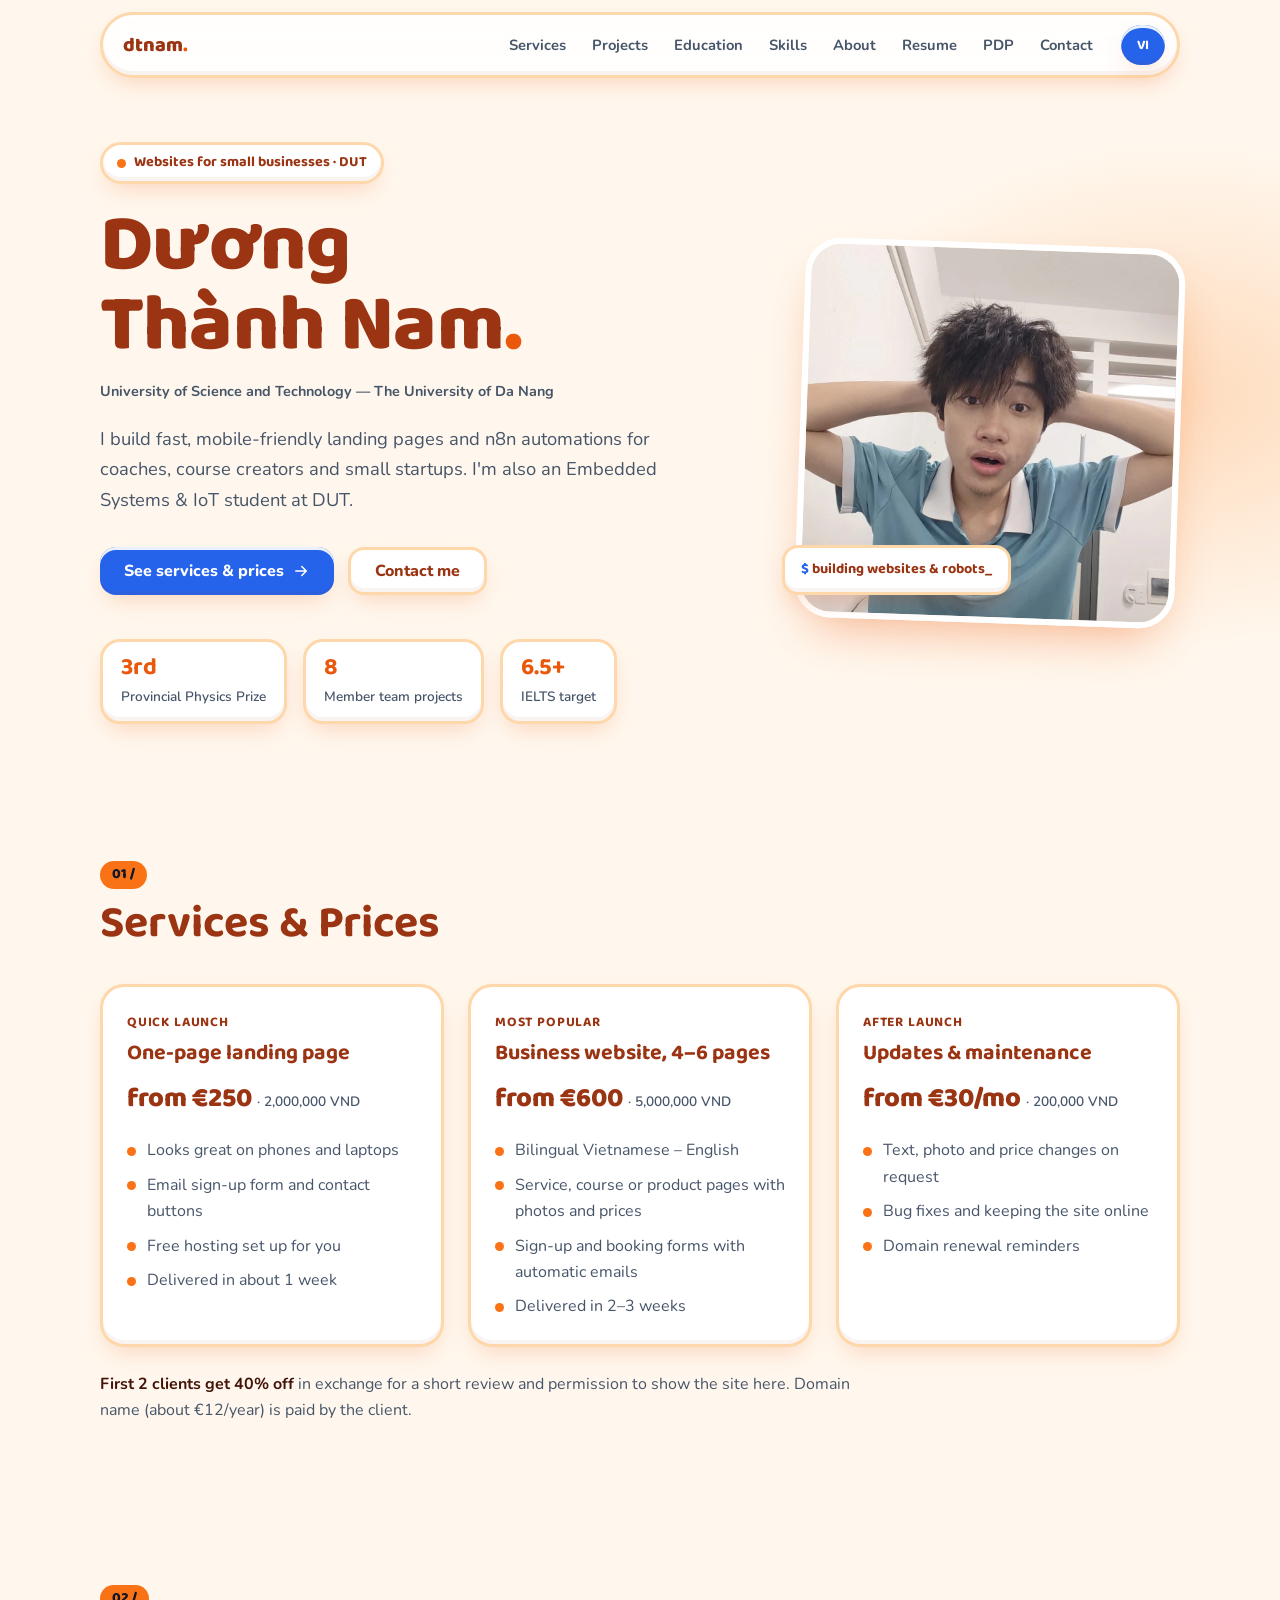
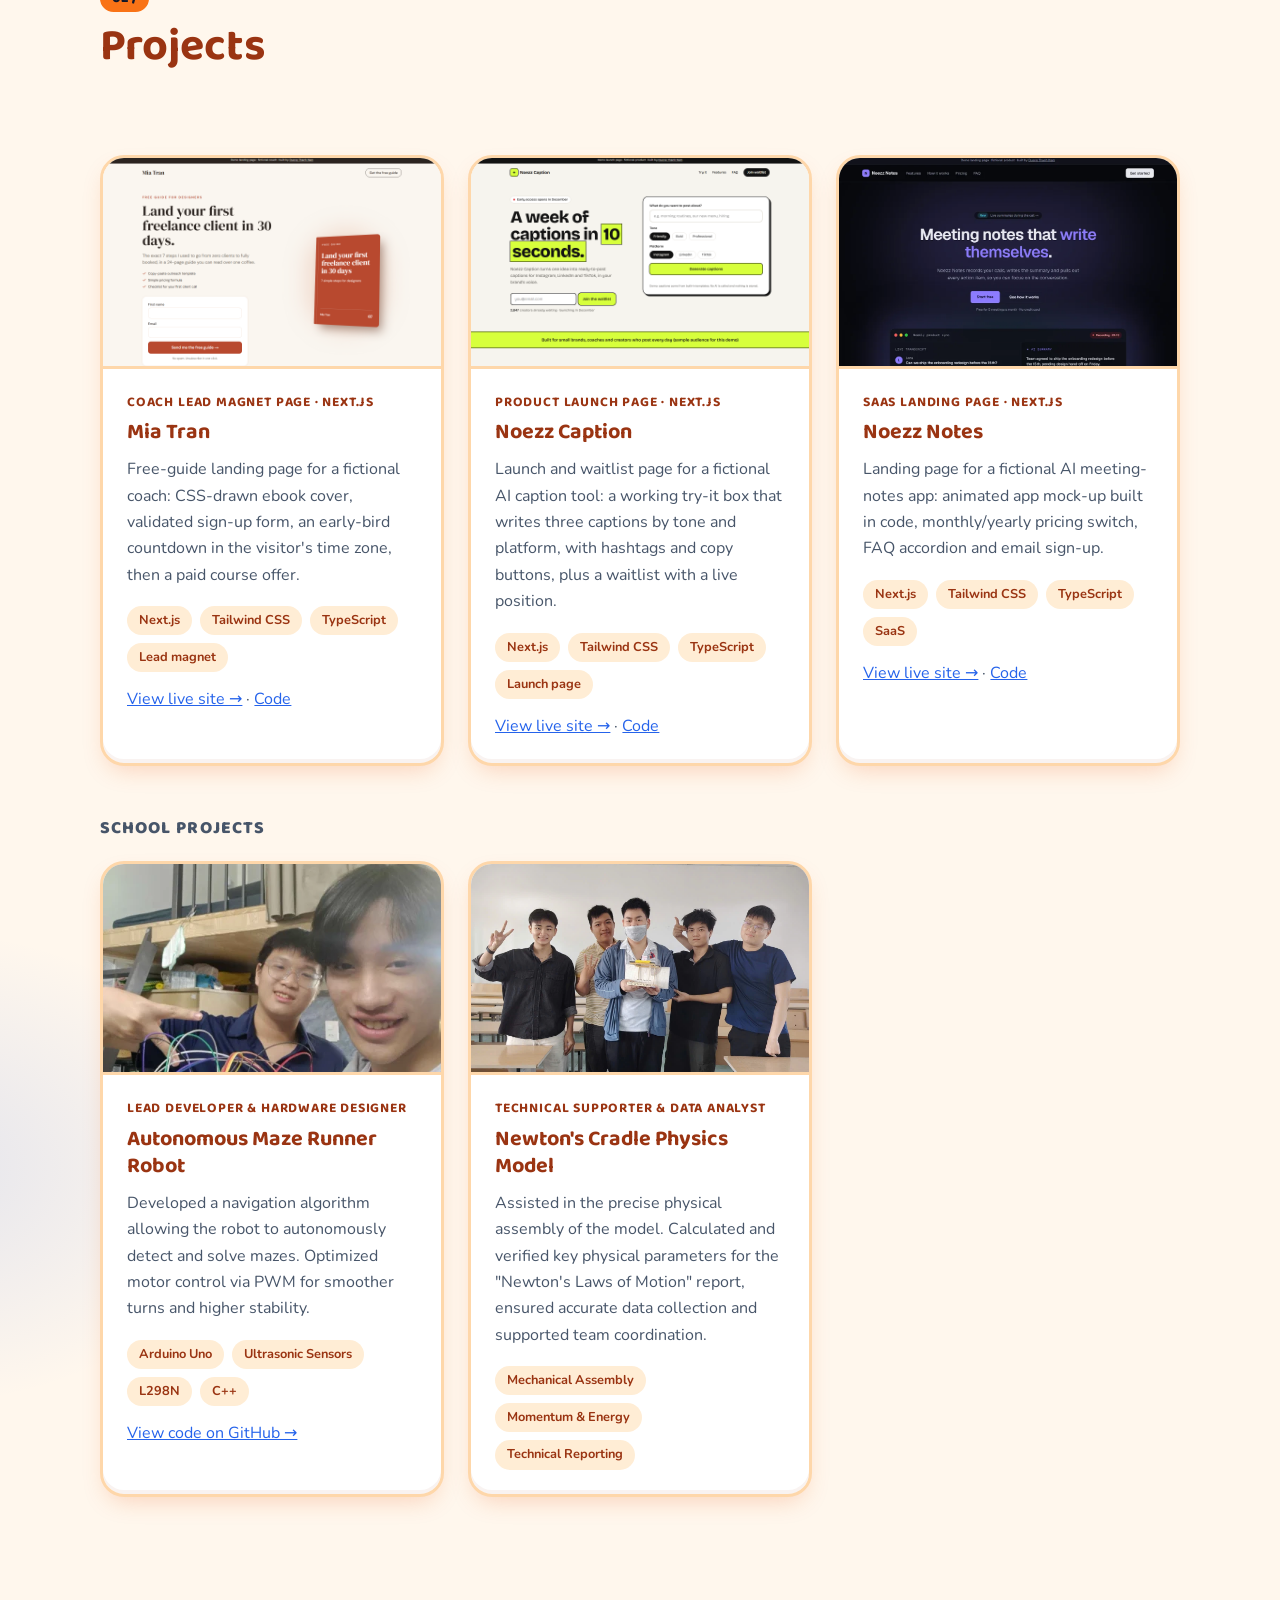
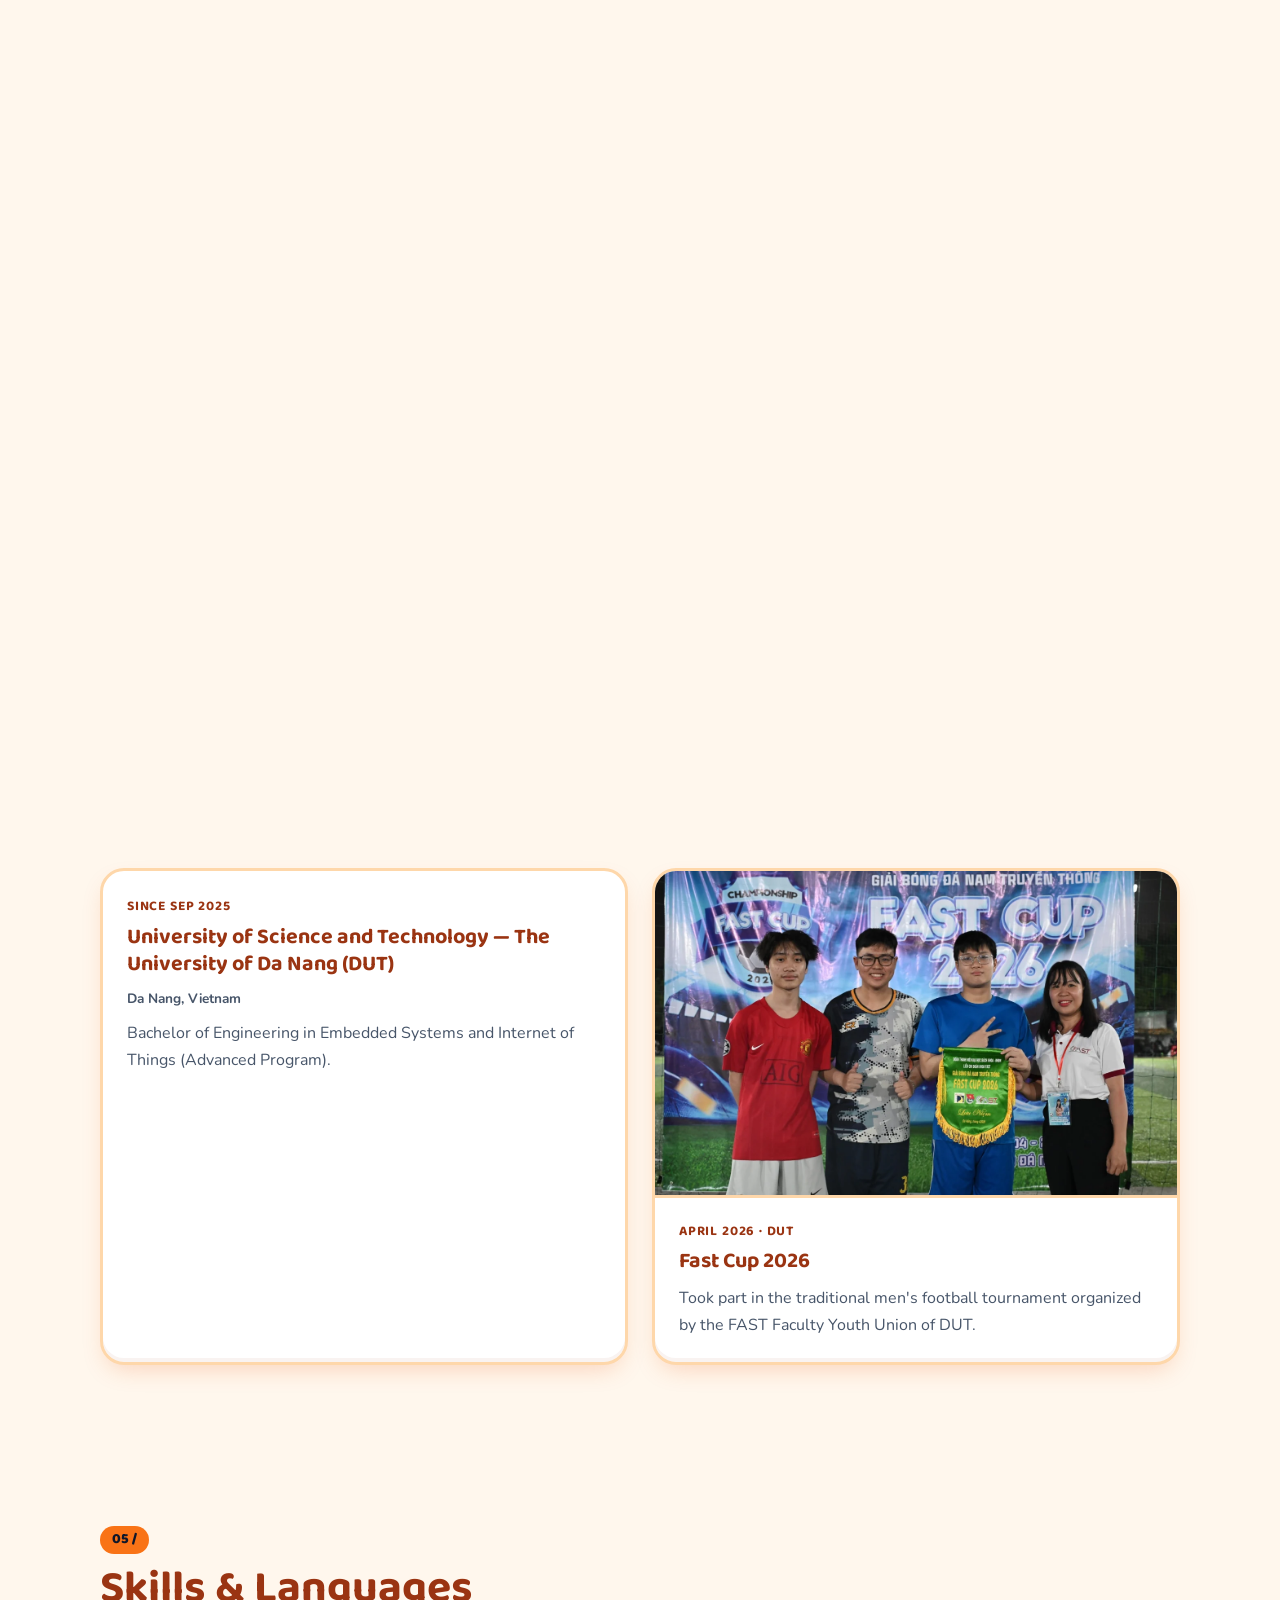
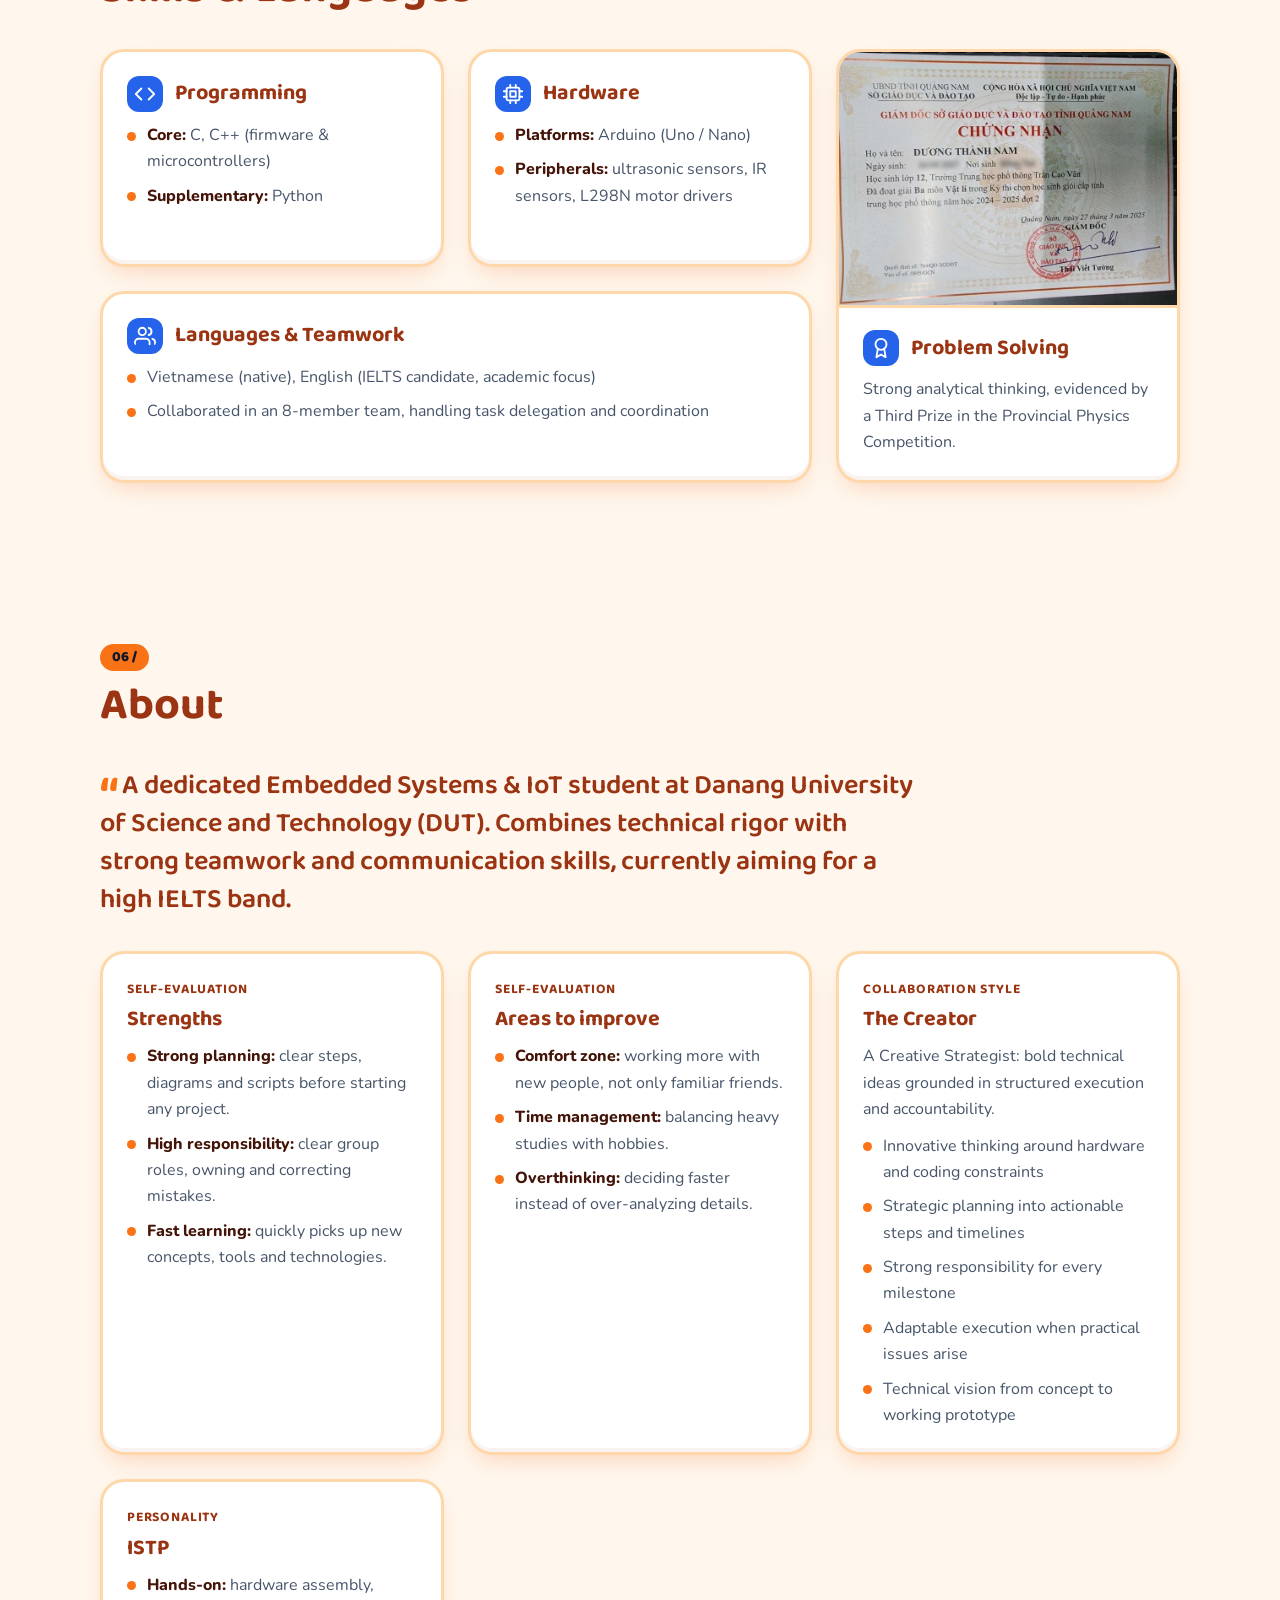
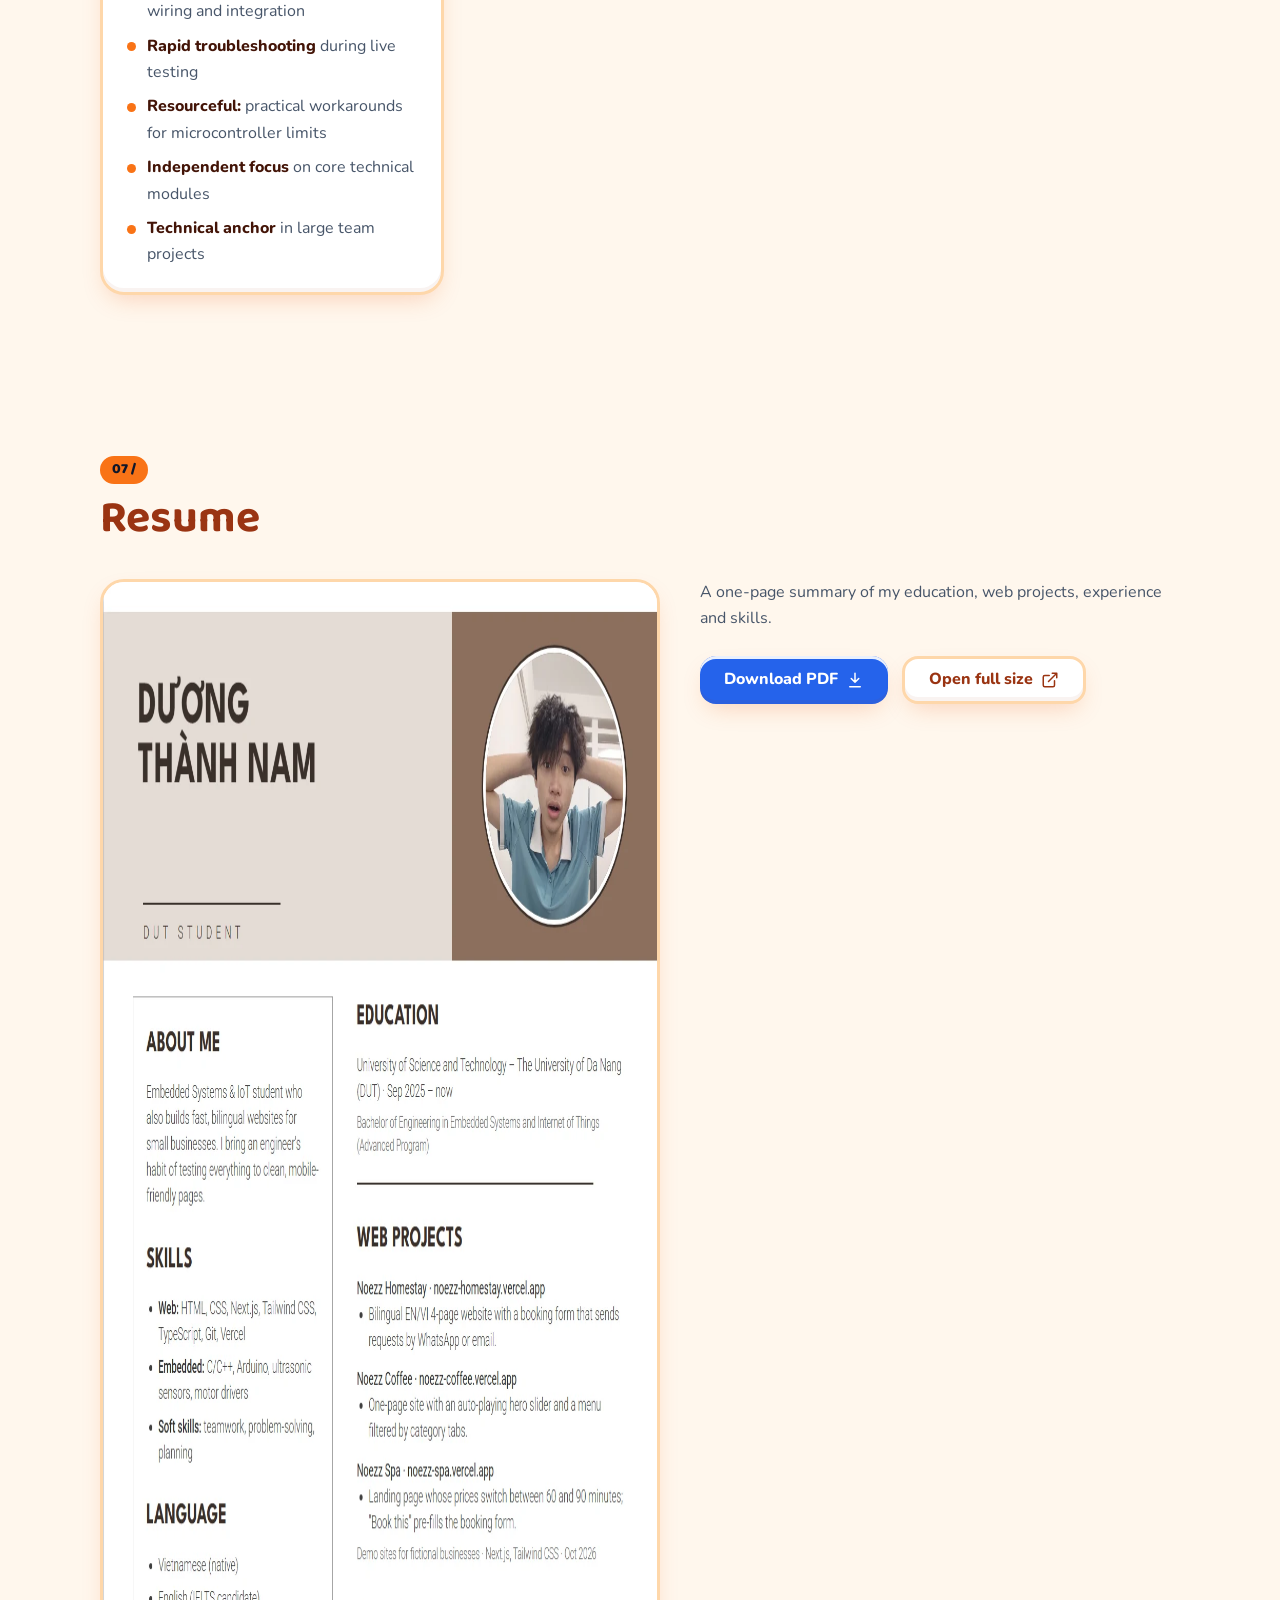
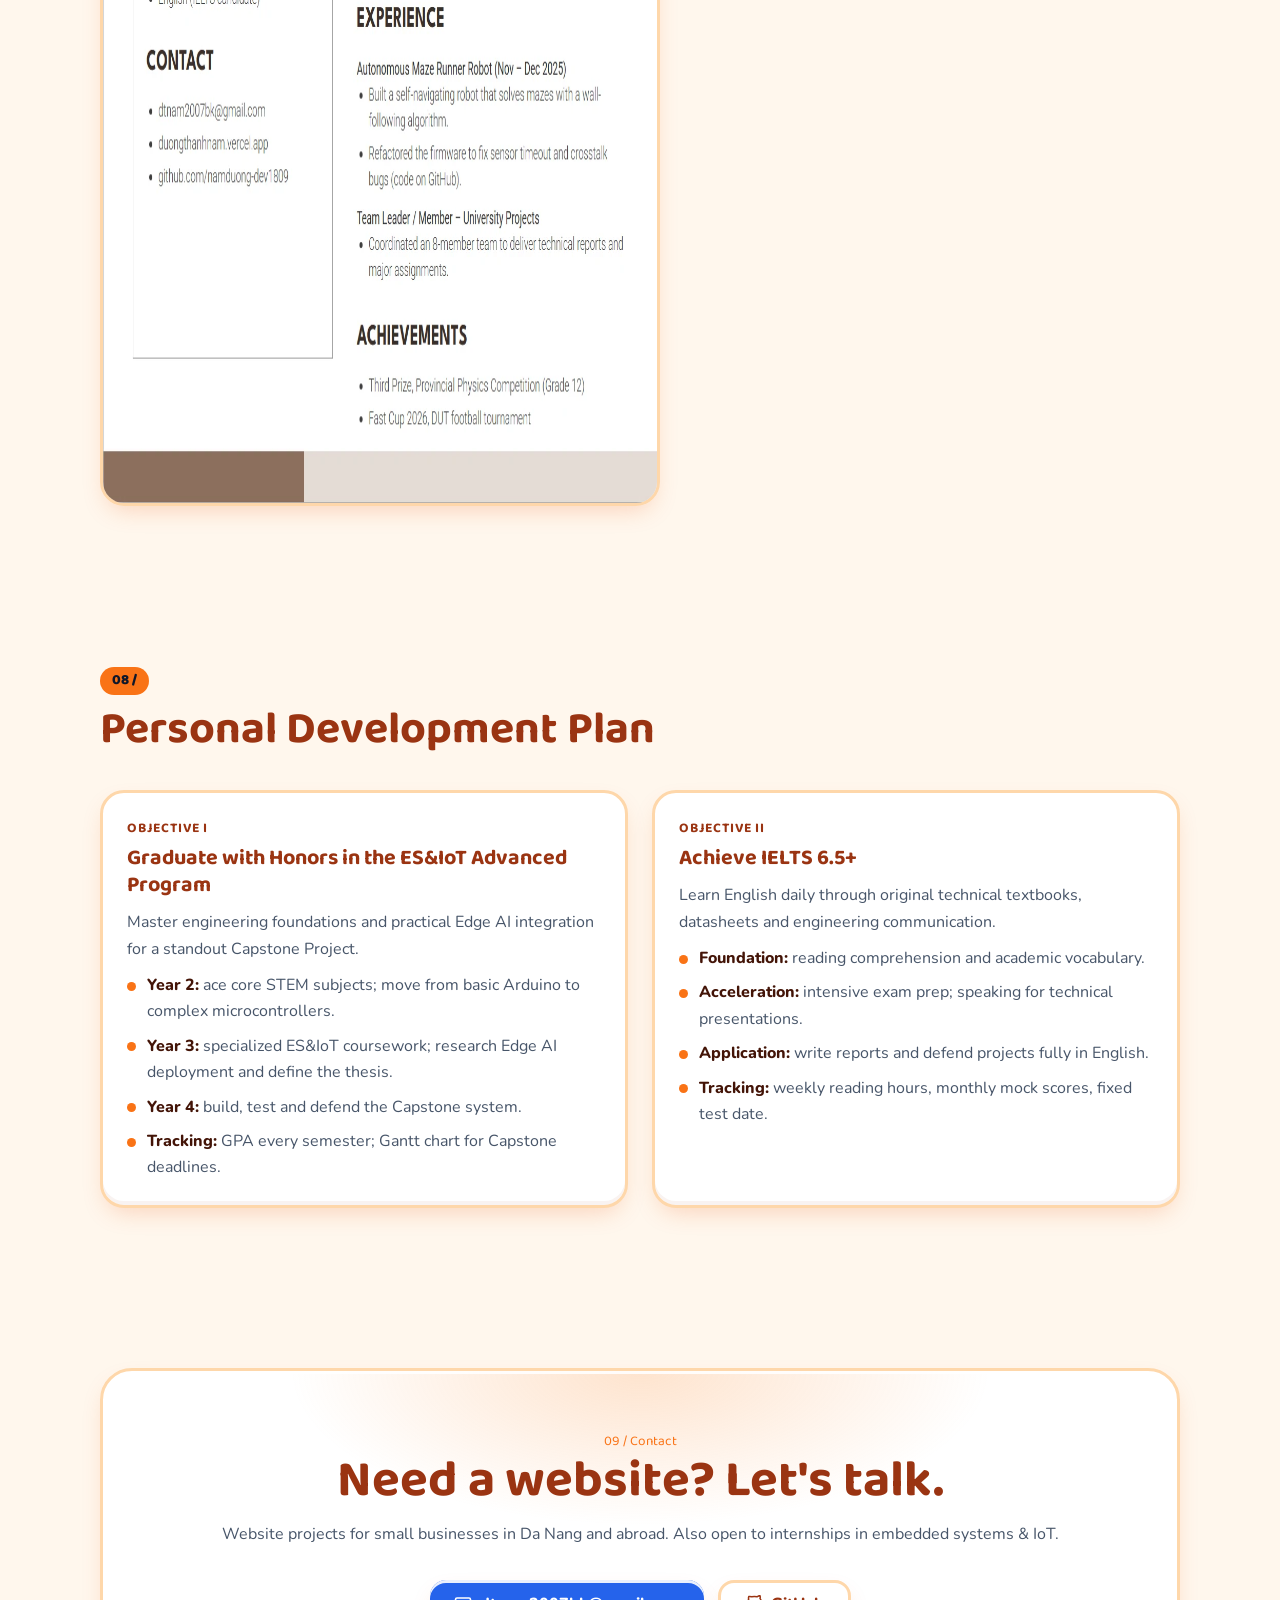
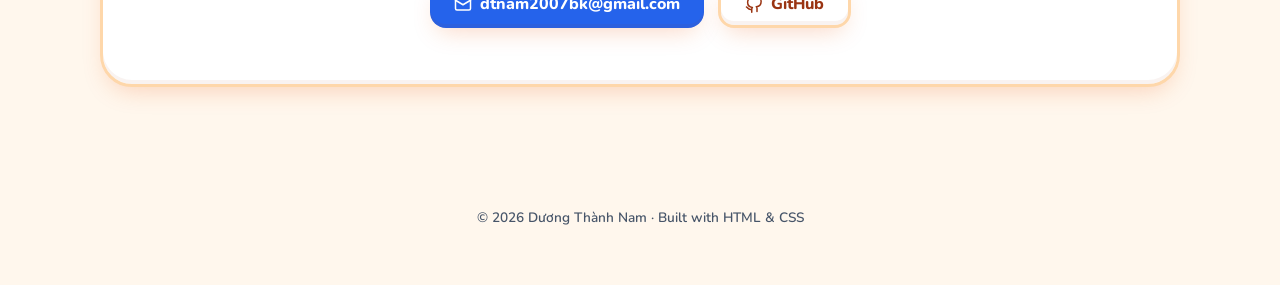
==== index.html @ d1606f35 "Playful clay redesign; add Mia Tran and Noezz Caption to Websites" ====
<!doctype html>
<html lang="en">
<head>
<meta charset="utf-8">
<meta name="viewport" content="width=device-width, initial-scale=1">
<title>Dương Thành Nam — Websites &amp; Embedded Systems</title>
<meta name="description" content="Fast, mobile-friendly websites for small businesses in Da Nang. Embedded Systems & IoT student at DUT.">
<link rel="preconnect" href="https://fonts.googleapis.com">
<link rel="preconnect" href="https://fonts.gstatic.com" crossorigin>
<link href="https://fonts.googleapis.com/css2?family=Baloo+2:wght@500;600;700;800&family=Nunito:wght@400;600;700;800&display=swap" rel="stylesheet">
<style>
  /* Design system: ui-ux-pro-max "Claymorphism" + "Playful orange + trust blue" palette.
     Headings use Baloo 2 instead of the suggested Fredoka because Fredoka has no Vietnamese glyphs. */
  :root {
    color-scheme: light;
    --bg:#fff7ed; --surface:#ffffff; --surface-2:#ffedd5;
    --line:#fed7aa; --line-strong:#fdba74;
    --text:#9a3412; --body:#431407; --muted:#475569;
    --accent:#f97316; --accent-text:#ea580c; --accent-soft:#ffedd5; --on-accent:#0f172a;
    --cta:#2563eb; --on-cta:#ffffff;
    --mono:"Baloo 2",system-ui,sans-serif;
    --sans:"Nunito",system-ui,"Segoe UI",sans-serif;
    --radius:24px; --ease:cubic-bezier(.34,1.56,.64,1);
    /* clay: soft outer shadow + inner highlight/shade */
    --clay: 0 10px 24px -8px rgba(234,88,12,.25), inset 0 -4px 0 rgba(154,52,18,.06), inset 0 3px 0 rgba(255,255,255,.9);
    --clay-press: 0 4px 10px -4px rgba(234,88,12,.3), inset 0 2px 0 rgba(154,52,18,.08);
  }
  * { box-sizing:border-box; margin:0; }
  html { scroll-behavior:smooth; scroll-padding-top:90px; }
  body {
    font-family:var(--sans); color:var(--body); line-height:1.65; font-size:16px;
    background:
      radial-gradient(520px 360px at 92% 4%, rgba(251,146,60,.28), transparent 70%),
      radial-gradient(460px 340px at -6% 28%, rgba(37,99,235,.12), transparent 70%),
      var(--bg);
  }
  h1, h2, h3 { font-family:var(--mono); color:var(--text); font-weight:700; }
  a { color:var(--cta); }
  img { max-width:100%; }
  :focus-visible { outline:3px solid var(--cta); outline-offset:3px; border-radius:10px; }
  .wrap { max-width:1120px; margin:0 auto; padding:0 20px; }

  /* nav */
  .nav { position:sticky; top:12px; z-index:10; margin-top:12px; }
  .nav .bar { display:flex; align-items:center; gap:16px; padding:10px 12px 10px 20px; border:3px solid var(--line); border-radius:999px; background:rgba(255,255,255,.88); backdrop-filter:blur(12px); -webkit-backdrop-filter:blur(12px); box-shadow:var(--clay); }
  .logo { font-family:var(--mono); font-weight:800; font-size:1.25rem; color:var(--text); text-decoration:none; white-space:nowrap; }
  .logo span { color:var(--accent-text); }
  .links { display:flex; gap:2px; margin-left:auto; overflow-x:auto; scrollbar-width:none; }
  .links::-webkit-scrollbar { display:none; }
  .links a { color:var(--muted); font-weight:700; text-decoration:none; font-size:.92rem; padding:8px 12px; border-radius:999px; white-space:nowrap; transition:color .2s, background .2s; }
  .links a:hover { color:var(--text); background:var(--surface-2); }
  .lang { flex:none; min-width:44px; min-height:40px; font:700 .85rem var(--mono); color:var(--on-cta); background:var(--cta); border:0; border-radius:999px; cursor:pointer; box-shadow:var(--clay); transition:transform .2s var(--ease); }
  .lang:hover { transform:translateY(-2px); }

  /* hero */
  .hero { display:grid; grid-template-columns:1.2fr .8fr; gap:56px; align-items:center; padding:64px 0 56px; }
  .tag { display:inline-flex; align-items:center; gap:8px; font-family:var(--mono); font-weight:700; font-size:.9rem; color:var(--text); background:var(--surface); border:3px solid var(--line); padding:6px 14px; border-radius:999px; box-shadow:var(--clay); }
  .tag::before { content:""; width:9px; height:9px; border-radius:50%; background:var(--accent); }
  .hero h1 { font-size:clamp(2.8rem,7.5vw,5rem); line-height:1; letter-spacing:-.01em; margin:22px 0 0; font-weight:800; }
  .hero h1 em { font-style:normal; color:var(--accent-text); }
  .hero .lead { color:var(--muted); font-size:1.15rem; max-width:560px; margin-top:20px; }
  .uni { font-weight:700; font-size:.9rem; color:var(--muted); margin-top:14px; }
  .actions { display:flex; flex-wrap:wrap; gap:14px; margin-top:32px; }
  .btn { display:inline-flex; align-items:center; gap:8px; min-height:48px; padding:0 24px; border-radius:16px; font-weight:800; text-decoration:none; cursor:pointer; box-shadow:var(--clay); transition:transform .2s var(--ease), box-shadow .2s ease-out, background .2s; }
  .btn:hover { transform:translateY(-3px); }
  .btn:active { transform:translateY(1px); box-shadow:var(--clay-press); }
  .btn.primary { background:var(--cta); color:var(--on-cta); }
  .btn.primary:hover { background:#1d4ed8; }
  .btn.ghost { color:var(--text); background:var(--surface); border:3px solid var(--line); }
  .btn.ghost:hover { border-color:var(--accent); }
  .btn svg { width:18px; height:18px; }
  .stats { display:flex; flex-wrap:wrap; gap:16px; margin-top:44px; }
  .stats > div { background:var(--surface); border:3px solid var(--line); border-radius:20px; padding:12px 18px; box-shadow:var(--clay); }
  .stats b { display:block; font-family:var(--mono); font-size:1.5rem; line-height:1.2; color:var(--accent-text); }
  .stats span { color:var(--muted); font-size:.85rem; font-weight:600; }
  .portrait { position:relative; justify-self:end; width:100%; max-width:380px; }
  .portrait img { display:block; width:100%; height:auto; aspect-ratio:1; object-fit:cover; object-position:50% 20%; border-radius:36px; border:6px solid var(--surface); box-shadow:0 24px 50px -18px rgba(234,88,12,.45); transform:rotate(2deg); }
  .portrait .chip { position:absolute; left:-18px; bottom:28px; font-family:var(--mono); font-weight:700; font-size:.9rem; color:var(--text); background:var(--surface); border:3px solid var(--line); padding:10px 16px; border-radius:16px; box-shadow:var(--clay); }
  .portrait .chip b { color:var(--cta); }

  /* sections */
  section { padding:80px 0; }
  .head { margin-bottom:36px; }
  .head .num { display:inline-block; font-family:var(--mono); font-weight:800; font-size:.9rem; color:var(--on-accent); background:var(--accent); padding:2px 12px; border-radius:999px; }
  .head h2 { font-size:clamp(2rem,4.4vw,2.8rem); line-height:1.1; margin-top:10px; }
  .grid { display:grid; grid-template-columns:repeat(auto-fit,minmax(300px,1fr)); gap:24px; }
  .card { position:relative; background:var(--surface); border:3px solid var(--line); border-radius:var(--radius); padding:24px; overflow:hidden; box-shadow:var(--clay); transition:transform .3s var(--ease), border-color .3s; }
  .card:hover { transform:translateY(-6px) rotate(-.4deg); border-color:var(--line-strong); }
  .card h3 { font-size:1.35rem; line-height:1.25; margin-bottom:10px; }
  .card p, .card li { color:var(--muted); }
  .card p + p, .card p + ul { margin-top:10px; }
  .card b { color:var(--body); font-weight:800; }
  .card .media { margin:-24px -24px 22px; overflow:hidden; aspect-ratio:16/10; background:var(--surface-2); border-bottom:3px solid var(--line); }
  .card .media img { display:block; width:100%; height:100%; object-fit:cover; transition:transform .6s var(--ease); }
  .card:hover .media img { transform:scale(1.04); }
  .card .media.whole { aspect-ratio:auto; }
  .label { font-family:var(--mono); font-weight:700; font-size:.85rem; color:var(--text); text-transform:uppercase; letter-spacing:.06em; margin-bottom:6px; display:block; }
  .meta { font-weight:700; font-size:.85rem; }
  ul { padding-left:0; list-style:none; }
  li { position:relative; padding-left:20px; }
  li + li { margin-top:8px; }
  li::before { content:""; position:absolute; left:0; top:.6em; width:9px; height:9px; border-radius:50%; background:var(--accent); }
  .tags { display:flex; flex-wrap:wrap; gap:8px; margin-top:18px; }
  .tags span { font-weight:700; font-size:.8rem; color:var(--text); background:var(--surface-2); padding:4px 12px; border-radius:999px; }
  .featured { grid-template-columns:repeat(auto-fill,minmax(320px,1fr)); } /* auto-fill: a lone card keeps card width */
  .subhead { font-family:var(--mono); font-size:1.1rem; font-weight:800; color:var(--muted); text-transform:uppercase; letter-spacing:.06em; margin:0 0 18px; }
  .featured + .subhead { margin-top:48px; }
  .card .price { font-family:var(--mono); font-size:1.7rem; font-weight:800; color:var(--text); margin:4px 0 16px; }
  .price small { font-family:var(--sans); font-size:.85rem; font-weight:600; color:var(--muted); }
  .note { color:var(--muted); margin-top:24px; max-width:760px; }
  .note b { color:var(--body); }

  /* bento skills */
  .bento { display:grid; grid-template-columns:repeat(3,1fr); gap:24px; }
  .bento .tall { grid-row:span 2; }
  .bento .wide { grid-column:span 2; }
  .ih { display:flex; align-items:center; gap:12px; }
  .ih svg { width:36px; height:36px; padding:7px; flex:none; color:var(--on-cta); background:var(--cta); border-radius:12px; }

  .quote { font-family:var(--mono); font-weight:600; font-size:clamp(1.3rem,2.6vw,1.7rem); line-height:1.4; max-width:820px; margin-bottom:32px; color:var(--text); }
  .quote::before { content:"\201C"; color:var(--accent); font-size:2em; line-height:0; vertical-align:-.35em; margin-right:4px; }

  .resume { display:grid; grid-template-columns:minmax(0,560px) 1fr; gap:40px; align-items:start; }
  .resume img { display:block; width:100%; border-radius:var(--radius); border:3px solid var(--line); box-shadow:var(--clay); }
  .resume p { color:var(--muted); margin-bottom:24px; }

  .contact { text-align:center; padding:56px 24px; border:3px solid var(--line); border-radius:32px; background:radial-gradient(500px 220px at 50% 0%, rgba(251,146,60,.25), transparent 70%), var(--surface); box-shadow:var(--clay); }
  .contact h2 { font-size:clamp(2rem,5vw,3.2rem); line-height:1.1; }
  .contact p { color:var(--muted); margin-top:12px; }
  .contact .actions { justify-content:center; }

  footer { padding:40px 0 56px; color:var(--muted); font-weight:600; font-size:.85rem; text-align:center; }

  /* reveal on scroll; only hidden when JS is running */
  .js .reveal { opacity:0; transform:translateY(20px) scale(.97); transition:opacity .45s ease-out, transform .45s var(--ease); }
  .js .reveal.in { opacity:1; transform:none; }
  @media (prefers-reduced-motion: reduce) {
    html { scroll-behavior:auto; }
    .js .reveal { opacity:1; transform:none; transition:none; }
    .card, .card .media img, .btn, .lang { transition:none; }
    .card:hover, .btn:hover { transform:none; }
    .portrait img { transform:none; }
  }

  @media (max-width:900px) {
    .hero { grid-template-columns:1fr; gap:40px; padding-top:56px; }
    .portrait { max-width:300px; justify-self:start; }
    .bento { grid-template-columns:1fr 1fr; }
    .resume { grid-template-columns:1fr; }
  }
  @media (max-width:600px) {
    .nav .bar { padding-left:14px; }
    .bento { grid-template-columns:1fr; }
    .bento .tall { grid-row:auto; }
    .bento .wide { grid-column:auto; }
    .grid, .featured { grid-template-columns:1fr; }
    .portrait .chip { left:12px; }
    section { padding:60px 0; }
  }
</style>
</head>
<body>
<script>document.documentElement.classList.add('js')</script>
<div class="wrap">
  <header class="nav">
    <div class="bar">
      <a class="logo" href="#top">dtnam<span>.</span></a>
      <nav class="links" aria-label="Sections">
        <a href="#services" data-vi="Dịch vụ">Services</a><a href="#projects" data-vi="Dự án">Projects</a><a href="#education" data-vi="Học vấn">Education</a><a href="#skills" data-vi="Kỹ năng">Skills</a><a href="#about" data-vi="Giới thiệu">About</a><a href="#resume" data-vi="CV">Resume</a><a href="#pdp">PDP</a><a href="#contact" data-vi="Liên hệ">Contact</a>
      </nav>
      <button class="lang" type="button">VI</button>
    </div>
  </header>

  <main id="top">
  <section class="hero">
    <div>
      <span class="tag" data-vi="Làm website cho doanh nghiệp nhỏ · DUT">Websites for small businesses · DUT</span>
      <h1>Dương<br>Thành Nam<em>.</em></h1>
      <p class="uni">University of Science and Technology — The University of Da Nang</p>
      <p class="lead" data-vi="Mình làm landing page nhanh, đẹp trên điện thoại và tự động hóa bằng n8n cho coach, người bán khóa học và startup nhỏ. Mình cũng là sinh viên Hệ thống nhúng &amp; IoT tại Bách Khoa Đà Nẵng.">I build fast, mobile-friendly landing pages and n8n automations for coaches, course creators and small startups. I'm also an Embedded Systems &amp; IoT student at DUT.</p>
      <div class="actions">
        <a class="btn primary" href="#services"><span data-vi="Xem dịch vụ &amp; giá">See services &amp; prices</span>
          <svg viewBox="0 0 24 24" fill="none" stroke="currentColor" stroke-width="2" stroke-linecap="round" aria-hidden="true"><path d="M5 12h14M13 6l6 6-6 6"/></svg></a>
        <a class="btn ghost" href="#contact" data-vi="Liên hệ">Contact me</a>
      </div>
      <div class="stats">
        <div><b>3rd</b><span>Provincial Physics Prize</span></div>
        <div><b>8</b><span>Member team projects</span></div>
        <div><b>6.5+</b><span>IELTS target</span></div>
      </div>
    </div>
    <div class="portrait">
      <img src="images/me.webp" alt="Portrait of Dương Thành Nam" width="960" height="1280">
      <div class="chip"><b>$</b> building websites &amp; robots_</div>
    </div>
  </section>

  <section id="services">
    <div class="head reveal"><span class="num">01 /</span><h2 data-vi="Dịch vụ &amp; bảng giá">Services &amp; Prices</h2></div>
    <div class="grid">
      <article class="card reveal">
        <span class="label" data-vi="Ra mắt nhanh">Quick launch</span>
        <h3 data-vi="Landing page 1 trang">One-page landing page</h3>
        <p class="price" data-vi="từ 2.000.000đ">from €250 <small>· 2,000,000 VND</small></p>
        <ul data-vi="&lt;li&gt;Đẹp trên điện thoại và máy tính&lt;/li&gt;&lt;li&gt;Form thu email hoặc đăng ký, nút Zalo và email&lt;/li&gt;&lt;li&gt;Cài đặt hosting miễn phí&lt;/li&gt;&lt;li&gt;Giao trong khoảng 1 tuần&lt;/li&gt;">
          <li>Looks great on phones and laptops</li>
          <li>Email sign-up form and contact buttons</li>
          <li>Free hosting set up for you</li>
          <li>Delivered in about 1 week</li>
        </ul>
      </article>
      <article class="card reveal">
        <span class="label" data-vi="Phổ biến nhất">Most popular</span>
        <h3 data-vi="Website giới thiệu 4–6 trang">Business website, 4–6 pages</h3>
        <p class="price" data-vi="từ 5.000.000đ">from €600 <small>· 5,000,000 VND</small></p>
        <ul data-vi="&lt;li&gt;Song ngữ Việt – Anh cho khách nước ngoài&lt;/li&gt;&lt;li&gt;Trang dịch vụ, khóa học hoặc sản phẩm, có ảnh và giá&lt;/li&gt;&lt;li&gt;Form đăng ký, đặt lịch hẹn, gửi email tự động&lt;/li&gt;&lt;li&gt;Giao trong 2–3 tuần&lt;/li&gt;">
          <li>Bilingual Vietnamese – English</li>
          <li>Service, course or product pages with photos and prices</li>
          <li>Sign-up and booking forms with automatic emails</li>
          <li>Delivered in 2–3 weeks</li>
        </ul>
      </article>
      <article class="card reveal">
        <span class="label" data-vi="Sau khi bàn giao">After launch</span>
        <h3 data-vi="Bảo trì &amp; cập nhật">Updates &amp; maintenance</h3>
        <p class="price" data-vi="từ 200.000đ/tháng">from €30/mo <small>· 200,000 VND</small></p>
        <ul data-vi="&lt;li&gt;Đổi chữ, ảnh, giá khi bạn cần&lt;/li&gt;&lt;li&gt;Sửa lỗi và giữ website luôn chạy&lt;/li&gt;&lt;li&gt;Nhắc gia hạn tên miền&lt;/li&gt;">
          <li>Text, photo and price changes on request</li>
          <li>Bug fixes and keeping the site online</li>
          <li>Domain renewal reminders</li>
        </ul>
      </article>
    </div>
    <p class="note reveal" data-vi="&lt;b&gt;2 khách hàng đầu tiên giảm 40%&lt;/b&gt;, đổi lại một đánh giá ngắn và cho phép đưa website vào đây. Tên miền (khoảng 300.000đ/năm) do khách tự trả.">
      <b>First 2 clients get 40% off</b> in exchange for a short review and permission to show the site here. Domain name (about €12/year) is paid by the client.</p>
  </section>

  <section id="projects">
    <div class="head reveal"><span class="num">02 /</span><h2 data-vi="Dự án">Projects</h2></div>
    <h3 class="subhead reveal" data-vi="Website">Websites</h3>
    <div class="grid featured">
      <article class="card reveal">
        <div class="media"><a href="https://mia-tran-coach.vercel.app" target="_blank" rel="noopener"><img src="images/mia-tran.png" alt="Home page of the Mia Tran coach landing page demo, with a free guide sign-up form and ebook cover" loading="lazy" width="1440" height="900"></a></div>
        <span class="label" data-vi="Landing page cho coach · Next.js">Coach lead magnet page · Next.js</span>
        <h3>Mia Tran</h3>
        <p data-vi="Landing page tặng ebook để thu email cho một coach (giả định): bìa ebook dựng bằng CSS, form đăng ký kiểm tra từng ô, đồng hồ đếm ngược ưu đãi theo múi giờ người xem, rồi giới thiệu khóa học trả phí.">Free-guide landing page for a fictional coach: CSS-drawn ebook cover, validated sign-up form, an early-bird countdown in the visitor's time zone, then a paid course offer.</p>
        <div class="tags"><span>Next.js</span><span>Tailwind CSS</span><span>TypeScript</span><span>Lead magnet</span></div>
        <p style="margin-top:14px"><a href="https://mia-tran-coach.vercel.app" target="_blank" rel="noopener" data-vi="Xem website →">View live site →</a> · <a href="https://github.com/namduong-dev1809/mia-tran-coach" target="_blank" rel="noopener" data-vi="Mã nguồn">Code</a></p>
      </article>
      <article class="card reveal">
        <div class="media"><a href="https://noezz-caption.vercel.app" target="_blank" rel="noopener"><img src="images/caption.png" alt="Home page of the Noezz Caption launch page demo, with a caption generator box and waitlist form" loading="lazy" width="1440" height="900"></a></div>
        <span class="label" data-vi="Trang ra mắt sản phẩm · Next.js">Product launch page · Next.js</span>
        <h3>Noezz Caption</h3>
        <p data-vi="Trang ra mắt và đăng ký waitlist cho một công cụ AI viết caption (giả định): ô dùng thử tạo 3 caption theo giọng văn và nền tảng, có hashtag và nút sao chép; đăng ký waitlist hiện số thứ tự.">Launch and waitlist page for a fictional AI caption tool: a working try-it box that writes three captions by tone and platform, with hashtags and copy buttons, plus a waitlist with a live position.</p>
        <div class="tags"><span>Next.js</span><span>Tailwind CSS</span><span>TypeScript</span><span>Launch page</span></div>
        <p style="margin-top:14px"><a href="https://noezz-caption.vercel.app" target="_blank" rel="noopener" data-vi="Xem website →">View live site →</a> · <a href="https://github.com/namduong-dev1809/noezz-caption" target="_blank" rel="noopener" data-vi="Mã nguồn">Code</a></p>
      </article>
      <article class="card reveal">
        <div class="media"><a href="https://noezz-notes.vercel.app" target="_blank" rel="noopener"><img src="images/notes.webp" alt="Home page of the Noezz Notes SaaS demo website" loading="lazy" width="960" height="600"></a></div>
        <span class="label" data-vi="Landing page SaaS · Next.js">SaaS landing page · Next.js</span>
        <h3>Noezz Notes</h3>
        <p data-vi="Landing page cho một ứng dụng AI ghi chép cuộc họp (giả định): khung app có hiệu ứng dựng bằng code, bảng giá gạt Tháng/Năm, FAQ đóng mở và ô đăng ký email.">Landing page for a fictional AI meeting-notes app: animated app mock-up built in code, monthly/yearly pricing switch, FAQ accordion and email sign-up.</p>
        <div class="tags"><span>Next.js</span><span>Tailwind CSS</span><span>TypeScript</span><span>SaaS</span></div>
        <p style="margin-top:14px"><a href="https://noezz-notes.vercel.app" target="_blank" rel="noopener" data-vi="Xem website →">View live site →</a> · <a href="https://github.com/namduong-dev1809/noezz-notes" target="_blank" rel="noopener" data-vi="Mã nguồn">Code</a></p>
      </article>
    </div>
    <h3 class="subhead reveal" data-vi="Dự án ở trường">School projects</h3>
    <div class="grid featured">
      <article class="card reveal">
        <div class="media"><img src="images/robot.png" alt="Maze Runner Robot with Arduino, ultrasonic sensors and wiring" loading="lazy"></div>
        <span class="label">Lead Developer &amp; Hardware Designer</span>
        <h3>Autonomous Maze Runner Robot</h3>
        <p>Developed a navigation algorithm allowing the robot to autonomously detect and solve mazes. Optimized motor control via PWM for smoother turns and higher stability.</p>
        <div class="tags"><span>Arduino Uno</span><span>Ultrasonic Sensors</span><span>L298N</span><span>C++</span></div>
        <p style="margin-top:14px"><a href="https://github.com/namduong-dev1809/maze-runner-robot" target="_blank" rel="noopener">View code on GitHub →</a></p>
      </article>
      <article class="card reveal">
        <div class="media"><img src="images/newton.webp" alt="Team holding the Newton's Cradle model" loading="lazy"></div>
        <span class="label">Technical Supporter &amp; Data Analyst</span>
        <h3>Newton's Cradle Physics Model</h3>
        <p>Assisted in the precise physical assembly of the model. Calculated and verified key physical parameters for the "Newton's Laws of Motion" report, ensured accurate data collection and supported team coordination.</p>
        <div class="tags"><span>Mechanical Assembly</span><span>Momentum &amp; Energy</span><span>Technical Reporting</span></div>
      </article>
    </div>
  </section>

  <section id="journal">
    <div class="head reveal"><span class="num">03 /</span><h2 data-vi="Nhật ký học tập">Learning Journal</h2></div>
    <div class="grid">
      <article class="card reveal">
        <span class="label">Hardware · Firmware</span>
        <h3>Maze Runner Robot: Bridging the Gap between Code and Hardware</h3>
        <p>Building an autonomous robot was my first real-world lesson in embedded logic. The biggest hurdle was sensor interference: the HC-SR04 sensors often gave erratic data due to wall reflections.</p>
        <p><b>The fix:</b> calibrated the PWM speed of each motor on the L298N so the robot drives straight, and added side-wall corrections. Later, in v2, I added an echo timeout and a short gap between sensor pings to stop crosstalk (<a href="https://github.com/namduong-dev1809/maze-runner-robot" target="_blank" rel="noopener">code on GitHub</a>).</p>
        <p><b>Takeaway:</b> hardware is unpredictable; robust firmware must account for physical environmental noise.</p>
      </article>
      <article class="card reveal">
        <span class="label">Industry visit</span>
        <h3>Industrial Insights from F-Complex (FPT Software)</h3>
        <p>Witnessing the professional workflow at FPT Software was a turning point. Technical skills are only half the battle. To excel in the industry, one must master technical documentation, large-scale teamwork and professional communication, which is why I am dedicated to my IELTS preparation.</p>
      </article>
    </div>
  </section>

  <section id="education">
    <div class="head reveal"><span class="num">04 /</span><h2 data-vi="Học vấn &amp; hoạt động">Education &amp; Activities</h2></div>
    <div class="grid">
      <div class="card reveal">
        <span class="label">Since Sep 2025</span>
        <h3>University of Science and Technology — The University of Da Nang (DUT)</h3>
        <p class="meta">Da Nang, Vietnam</p>
        <p>Bachelor of Engineering in Embedded Systems and Internet of Things (Advanced Program).</p>
      </div>
      <article class="card reveal">
        <div class="media"><img src="images/fastcup.webp" alt="Team photo at the Fast Cup 2026 football tournament" loading="lazy"></div>
        <span class="label">April 2026 · DUT</span>
        <h3>Fast Cup 2026</h3>
        <p>Took part in the traditional men's football tournament organized by the FAST Faculty Youth Union of DUT.</p>
      </article>
    </div>
  </section>

  <section id="skills">
    <div class="head reveal"><span class="num">05 /</span><h2 data-vi="Kỹ năng &amp; ngoại ngữ">Skills &amp; Languages</h2></div>
    <div class="bento">
      <div class="card reveal">
        <h3 class="ih"><svg viewBox="0 0 24 24" fill="none" stroke="currentColor" stroke-width="2" stroke-linecap="round" stroke-linejoin="round" aria-hidden="true"><path d="m16 18 6-6-6-6M8 6l-6 6 6 6"/></svg>Programming</h3>
        <ul><li><b>Core:</b> C, C++ (firmware &amp; microcontrollers)</li><li><b>Supplementary:</b> Python</li></ul>
      </div>
      <div class="card reveal">
        <h3 class="ih"><svg viewBox="0 0 24 24" fill="none" stroke="currentColor" stroke-width="2" stroke-linecap="round" stroke-linejoin="round" aria-hidden="true"><rect x="5" y="5" width="14" height="14" rx="2"/><path d="M9 9h6v6H9zM9 2v3M15 2v3M9 19v3M15 19v3M2 9h3M2 15h3M19 9h3M19 15h3"/></svg>Hardware</h3>
        <ul><li><b>Platforms:</b> Arduino (Uno / Nano)</li><li><b>Peripherals:</b> ultrasonic sensors, IR sensors, L298N motor drivers</li></ul>
      </div>
      <div class="card tall reveal">
        <div class="media whole"><img src="images/certificate.webp" alt="Certificate: Third Prize in Physics, Quang Nam provincial competition 2024–2025" loading="lazy"></div>
        <h3 class="ih"><svg viewBox="0 0 24 24" fill="none" stroke="currentColor" stroke-width="2" stroke-linecap="round" stroke-linejoin="round" aria-hidden="true"><circle cx="12" cy="8" r="6"/><path d="M15.5 13 17 22l-5-3-5 3 1.5-9"/></svg>Problem Solving</h3>
        <p>Strong analytical thinking, evidenced by a Third Prize in the Provincial Physics Competition.</p>
      </div>
      <div class="card wide reveal">
        <h3 class="ih"><svg viewBox="0 0 24 24" fill="none" stroke="currentColor" stroke-width="2" stroke-linecap="round" stroke-linejoin="round" aria-hidden="true"><path d="M17 21v-2a4 4 0 0 0-4-4H5a4 4 0 0 0-4 4v2"/><circle cx="9" cy="7" r="4"/><path d="M23 21v-2a4 4 0 0 0-3-3.9M16 3.1a4 4 0 0 1 0 7.8"/></svg>Languages &amp; Teamwork</h3>
        <ul><li>Vietnamese (native), English (IELTS candidate, academic focus)</li><li>Collaborated in an 8-member team, handling task delegation and coordination</li></ul>
      </div>
    </div>
  </section>

  <section id="about">
    <div class="head reveal"><span class="num">06 /</span><h2 data-vi="Giới thiệu">About</h2></div>
    <p class="quote reveal">A dedicated Embedded Systems &amp; IoT student at Danang University of Science and Technology (DUT). Combines technical rigor with strong teamwork and communication skills, currently aiming for a high IELTS band.</p>
    <div class="grid">
      <div class="card reveal">
        <span class="label">Self-evaluation</span>
        <h3>Strengths</h3>
        <ul>
          <li><b>Strong planning:</b> clear steps, diagrams and scripts before starting any project.</li>
          <li><b>High responsibility:</b> clear group roles, owning and correcting mistakes.</li>
          <li><b>Fast learning:</b> quickly picks up new concepts, tools and technologies.</li>
        </ul>
      </div>
      <div class="card reveal">
        <span class="label">Self-evaluation</span>
        <h3>Areas to improve</h3>
        <ul>
          <li><b>Comfort zone:</b> working more with new people, not only familiar friends.</li>
          <li><b>Time management:</b> balancing heavy studies with hobbies.</li>
          <li><b>Overthinking:</b> deciding faster instead of over-analyzing details.</li>
        </ul>
      </div>
      <div class="card reveal">
        <span class="label">Collaboration style</span>
        <h3>The Creator</h3>
        <p>A Creative Strategist: bold technical ideas grounded in structured execution and accountability.</p>
        <ul>
          <li>Innovative thinking around hardware and coding constraints</li>
          <li>Strategic planning into actionable steps and timelines</li>
          <li>Strong responsibility for every milestone</li>
          <li>Adaptable execution when practical issues arise</li>
          <li>Technical vision from concept to working prototype</li>
        </ul>
      </div>
      <div class="card reveal">
        <span class="label">Personality</span>
        <h3>ISTP</h3>
        <ul>
          <li><b>Hands-on:</b> hardware assembly, wiring and integration</li>
          <li><b>Rapid troubleshooting</b> during live testing</li>
          <li><b>Resourceful:</b> practical workarounds for microcontroller limits</li>
          <li><b>Independent focus</b> on core technical modules</li>
          <li><b>Technical anchor</b> in large team projects</li>
        </ul>
      </div>
    </div>
  </section>

  <section id="resume">
    <div class="head reveal"><span class="num">07 /</span><h2 data-vi="CV">Resume</h2></div>
    <div class="resume reveal">
      <a href="resume.html" target="_blank" rel="noopener"><img src="images/resume.webp" alt="Resume of Dương Thành Nam" loading="lazy" width="1080" height="1527"></a>
      <div>
        <p data-vi="Tóm tắt một trang về học vấn, dự án web, kinh nghiệm và kỹ năng.">A one-page summary of my education, web projects, experience and skills.</p>
        <div class="actions" style="margin-top:0">
          <a class="btn primary" href="resume.pdf" download><span data-vi="Tải PDF">Download PDF</span>
            <svg viewBox="0 0 24 24" fill="none" stroke="currentColor" stroke-width="2" stroke-linecap="round" stroke-linejoin="round" aria-hidden="true"><path d="M12 3v12M7 10l5 5 5-5M5 21h14"/></svg></a>
          <a class="btn ghost" href="resume.html" target="_blank" rel="noopener"><span data-vi="Xem toàn trang">Open full size</span>
            <svg viewBox="0 0 24 24" fill="none" stroke="currentColor" stroke-width="2" stroke-linecap="round" stroke-linejoin="round" aria-hidden="true"><path d="M15 3h6v6M10 14 21 3M18 13v6a2 2 0 0 1-2 2H5a2 2 0 0 1-2-2V8a2 2 0 0 1 2-2h6"/></svg></a>
        </div>
      </div>
    </div>
  </section>

  <section id="pdp">
    <div class="head reveal"><span class="num">08 /</span><h2 data-vi="Kế hoạch phát triển bản thân">Personal Development Plan</h2></div>
    <div class="grid">
      <div class="card reveal">
        <span class="label">Objective I</span>
        <h3>Graduate with Honors in the ES&amp;IoT Advanced Program</h3>
        <p>Master engineering foundations and practical Edge AI integration for a standout Capstone Project.</p>
        <ul>
          <li><b>Year 2:</b> ace core STEM subjects; move from basic Arduino to complex microcontrollers.</li>
          <li><b>Year 3:</b> specialized ES&amp;IoT coursework; research Edge AI deployment and define the thesis.</li>
          <li><b>Year 4:</b> build, test and defend the Capstone system.</li>
          <li><b>Tracking:</b> GPA every semester; Gantt chart for Capstone deadlines.</li>
        </ul>
      </div>
      <div class="card reveal">
        <span class="label">Objective II</span>
        <h3>Achieve IELTS 6.5+</h3>
        <p>Learn English daily through original technical textbooks, datasheets and engineering communication.</p>
        <ul>
          <li><b>Foundation:</b> reading comprehension and academic vocabulary.</li>
          <li><b>Acceleration:</b> intensive exam prep; speaking for technical presentations.</li>
          <li><b>Application:</b> write reports and defend projects fully in English.</li>
          <li><b>Tracking:</b> weekly reading hours, monthly mock scores, fixed test date.</li>
        </ul>
      </div>
    </div>
  </section>

  <section id="contact">
    <div class="contact reveal">
      <span class="num head" style="font-family:var(--mono);color:var(--accent);font-size:.85rem" data-vi="09 / Liên hệ">09 / Contact</span>
      <h2 data-vi="Cần làm website? Nhắn mình nhé.">Need a website? Let's talk.</h2>
      <p data-vi="Nhận làm website cho doanh nghiệp nhỏ ở Đà Nẵng và nước ngoài. Cũng sẵn sàng thực tập về hệ thống nhúng &amp; IoT.">Website projects for small businesses in Da Nang and abroad. Also open to internships in embedded systems &amp; IoT.</p>
      <div class="actions">
        <a class="btn primary" href="mailto:dtnam2007bk@gmail.com">
          <svg viewBox="0 0 24 24" fill="none" stroke="currentColor" stroke-width="2" stroke-linecap="round" stroke-linejoin="round" aria-hidden="true"><rect x="2" y="4" width="20" height="16" rx="2"/><path d="m22 7-10 6L2 7"/></svg>dtnam2007bk@gmail.com</a>
        <a class="btn ghost" href="https://github.com/namduong-dev1809" target="_blank" rel="noopener">
          <svg viewBox="0 0 24 24" fill="none" stroke="currentColor" stroke-width="2" stroke-linecap="round" stroke-linejoin="round" aria-hidden="true"><path d="M9 19c-5 1.5-5-2.5-7-3m14 6v-3.9a3.4 3.4 0 0 0-.9-2.6c3.1-.3 6.4-1.5 6.4-7a5.4 5.4 0 0 0-1.5-3.8 5 5 0 0 0-.1-3.8s-1.2-.3-3.9 1.5a13.4 13.4 0 0 0-7 0C6.3 1.6 5.1 2 5.1 2a5 5 0 0 0-.1 3.8A5.4 5.4 0 0 0 3.5 9.6c0 5.4 3.3 6.6 6.4 7a3.4 3.4 0 0 0-.9 2.6V23"/></svg>GitHub</a>
      </div>
    </div>
  </section>
  </main>

  <footer>© 2026 Dương Thành Nam · Built with HTML &amp; CSS</footer>
</div>
<script>
  // shortcut: no-IO browsers just show everything, which is fine
  const io = 'IntersectionObserver' in window && new IntersectionObserver(es => es.forEach(e => {
    if (e.isIntersecting) { e.target.classList.add('in'); io.unobserve(e.target); }
  }), { rootMargin: '0px 0px -8% 0px' });
  document.querySelectorAll('.reveal').forEach(el => io ? io.observe(el) : el.classList.add('in'));

  // VI/EN: elements with data-vi hold the Vietnamese HTML; English stays in the markup.
  // shortcut: only client-facing parts (nav, hero, services, contact, headings) are translated, extend data-vi if needed
  const langBtn = document.querySelector('.lang');
  const tr = [...document.querySelectorAll('[data-vi]')];
  tr.forEach(el => el.dataset.en = el.innerHTML);
  function setLang(lang) {
    tr.forEach(el => el.innerHTML = el.dataset[lang]);
    document.documentElement.lang = lang;
    langBtn.textContent = lang === 'vi' ? 'EN' : 'VI';
    langBtn.setAttribute('aria-label', lang === 'vi' ? 'Switch to English' : 'Chuyển sang tiếng Việt');
    try { localStorage.setItem('lang', lang); } catch (e) {}
  }
  let saved = null;
  try { saved = localStorage.getItem('lang'); } catch (e) {}
  setLang(saved || (navigator.language.startsWith('vi') ? 'vi' : 'en'));
  langBtn.addEventListener('click', () => setLang(document.documentElement.lang === 'vi' ? 'en' : 'vi'));
</script>
</body>
</html>
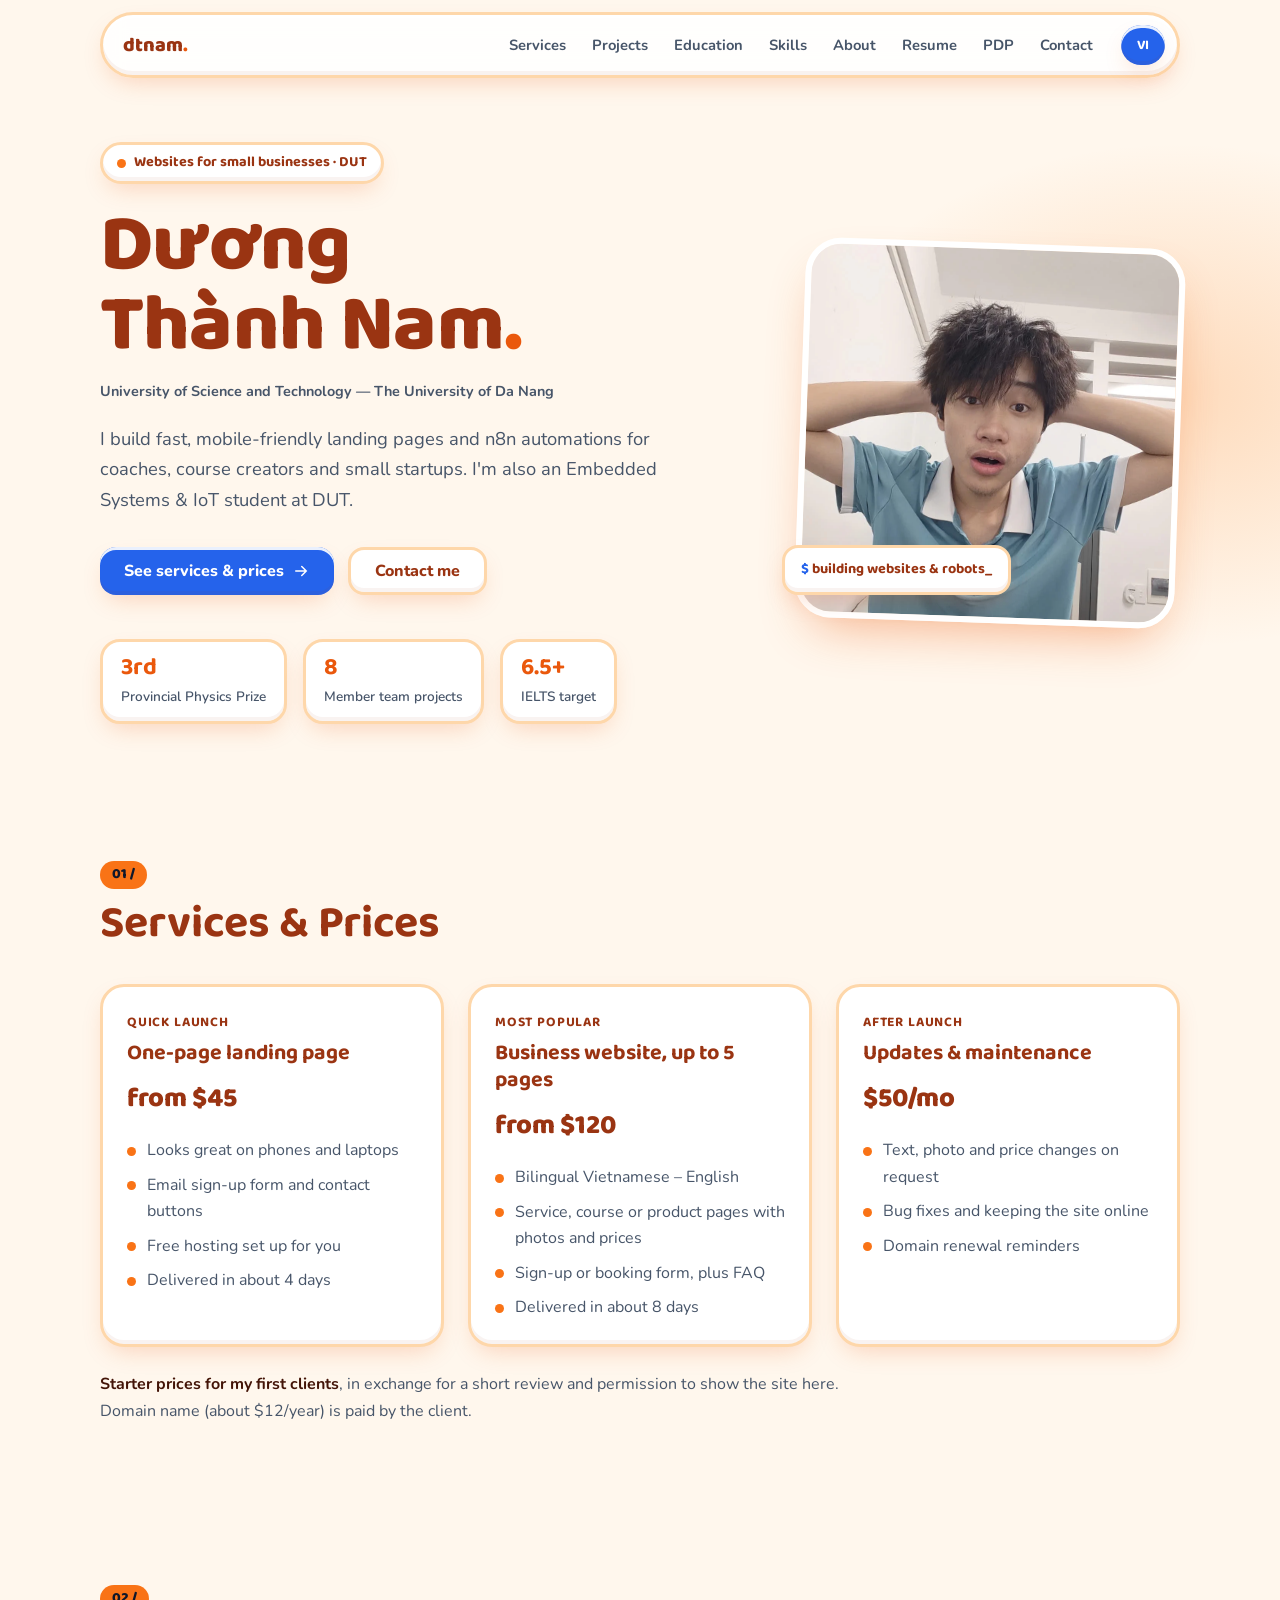
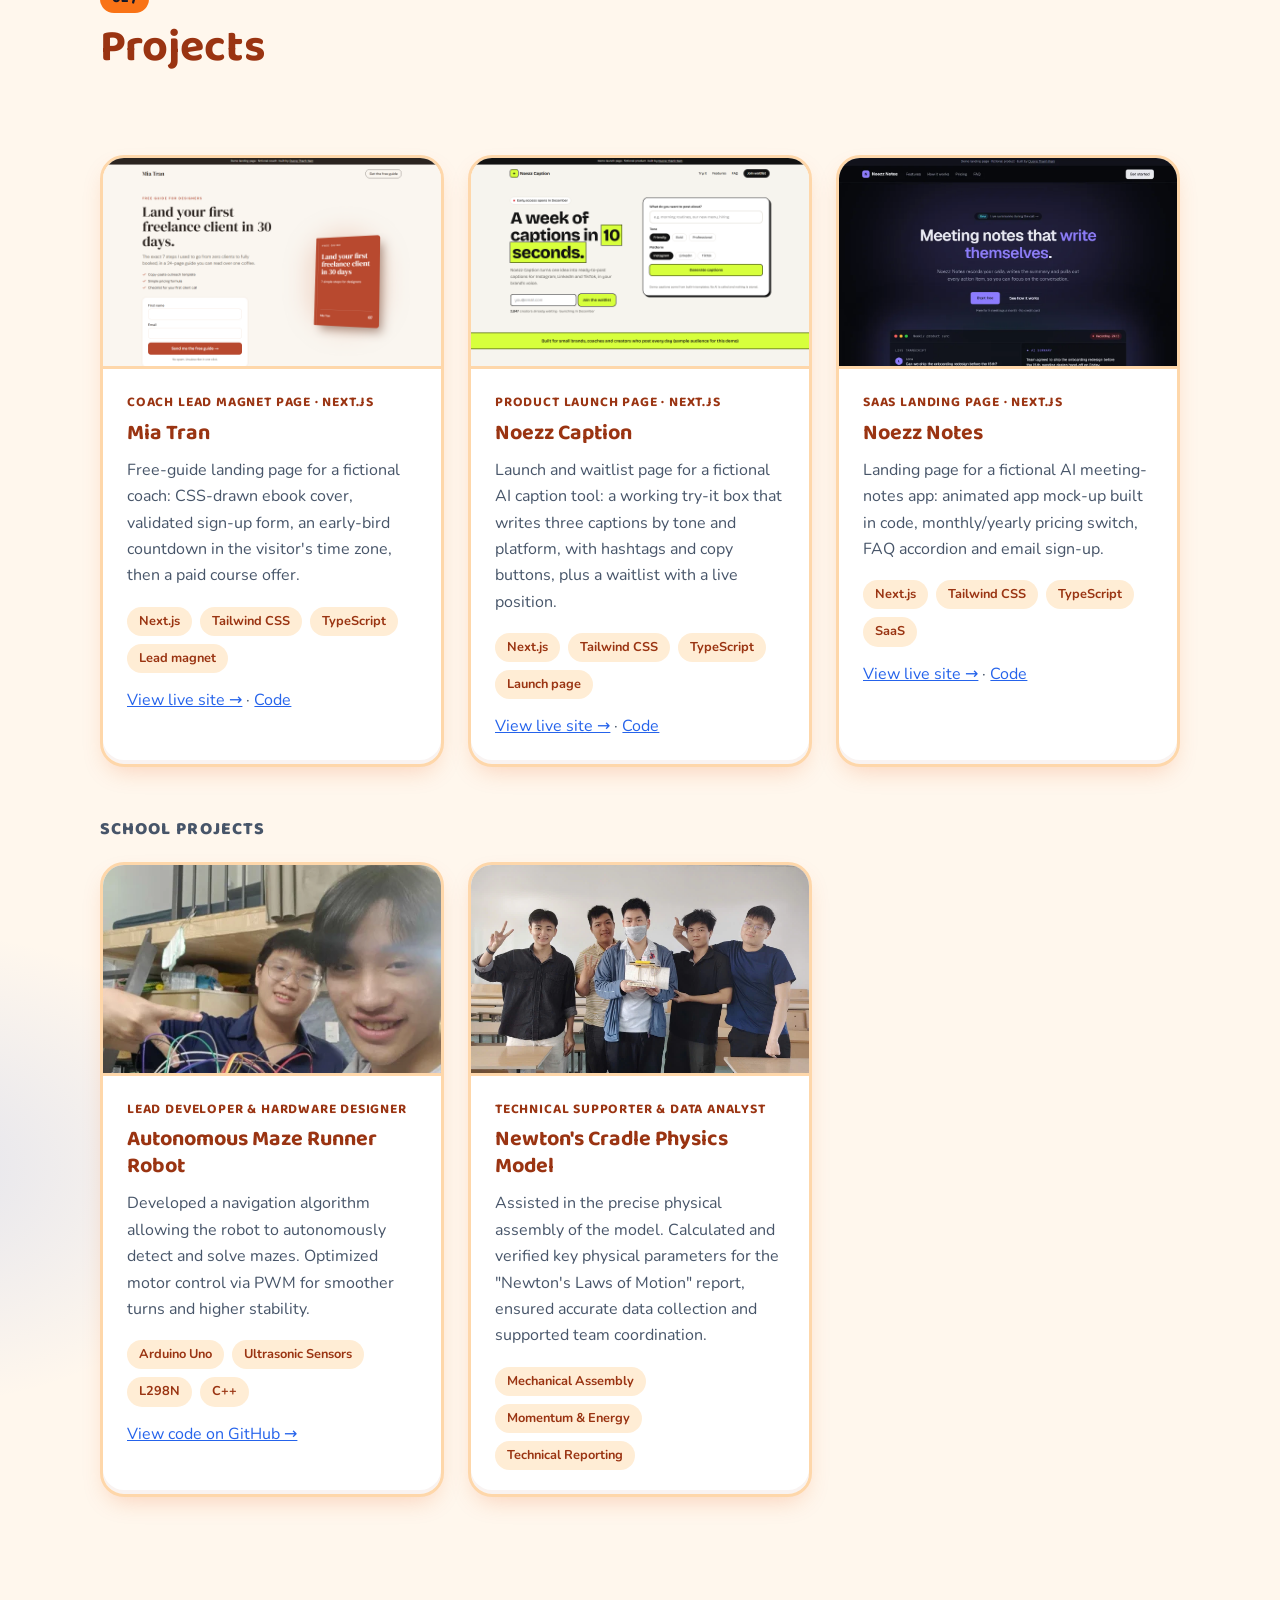
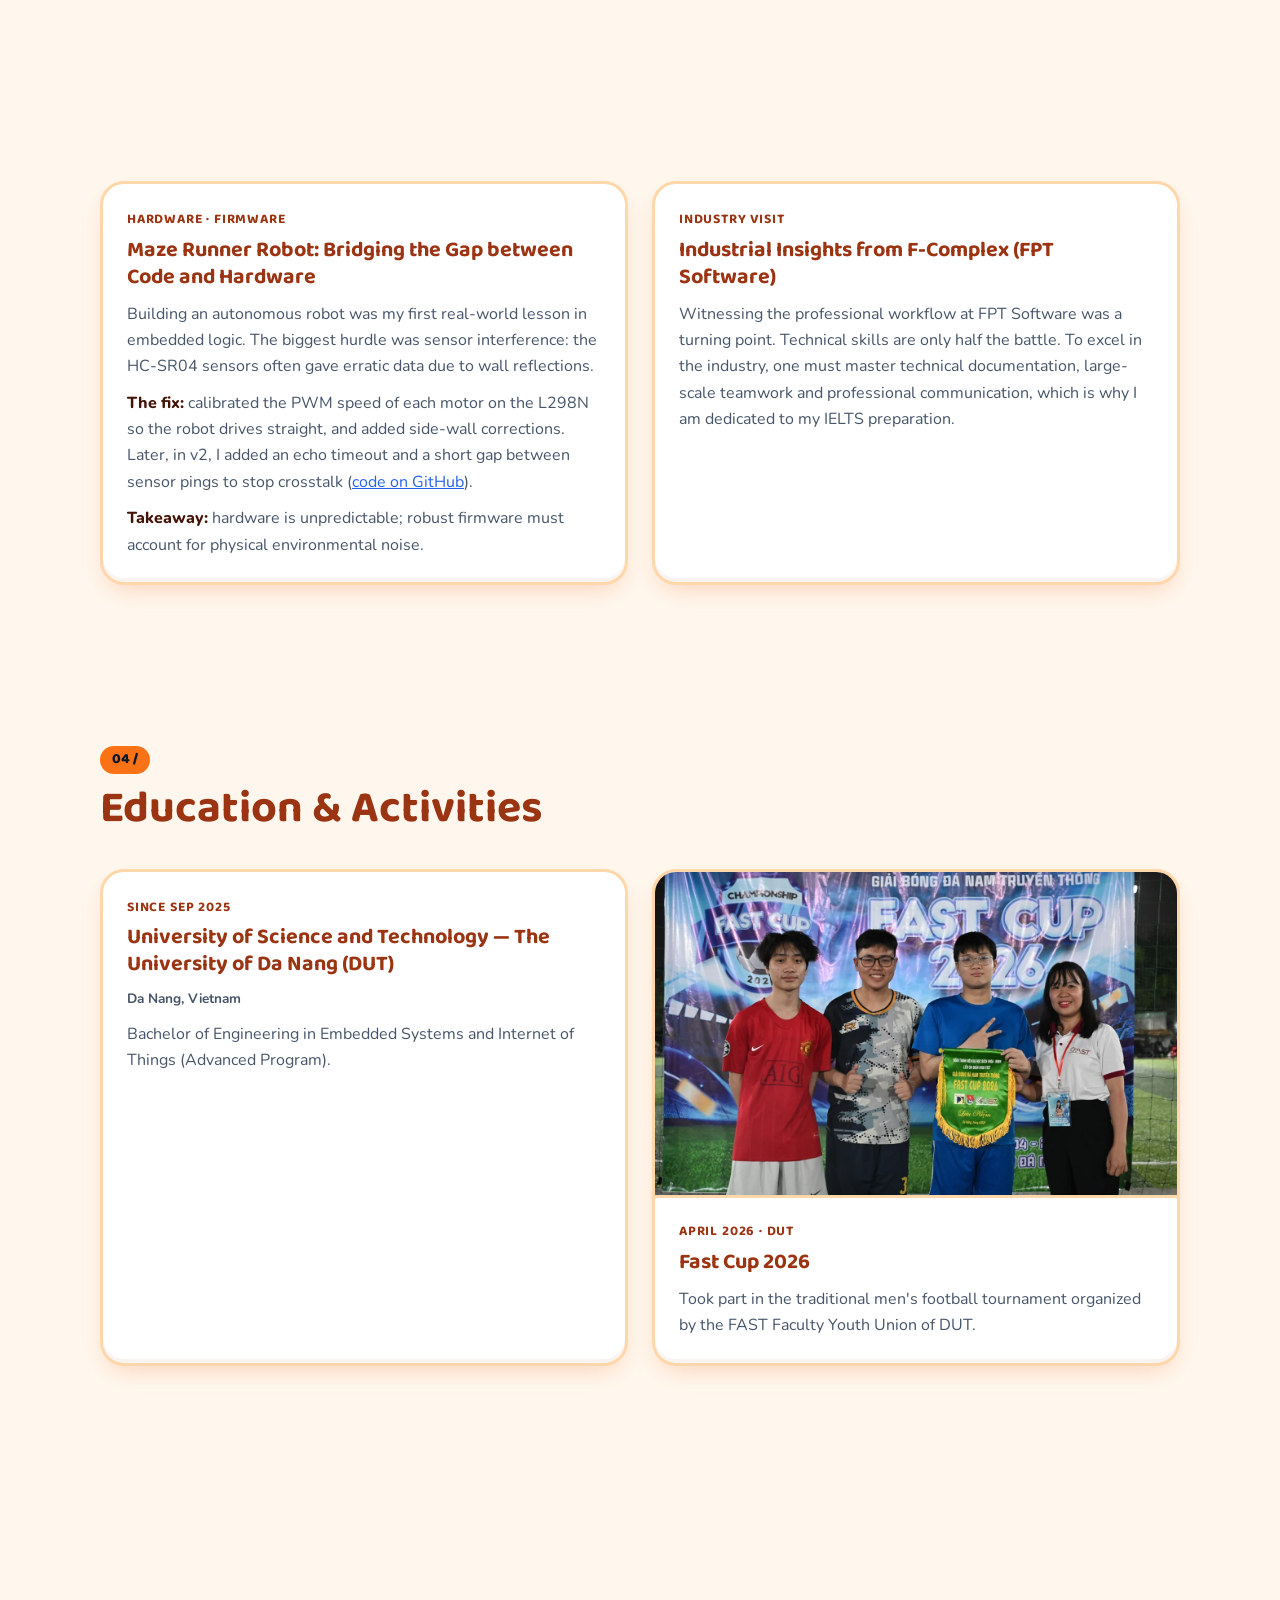
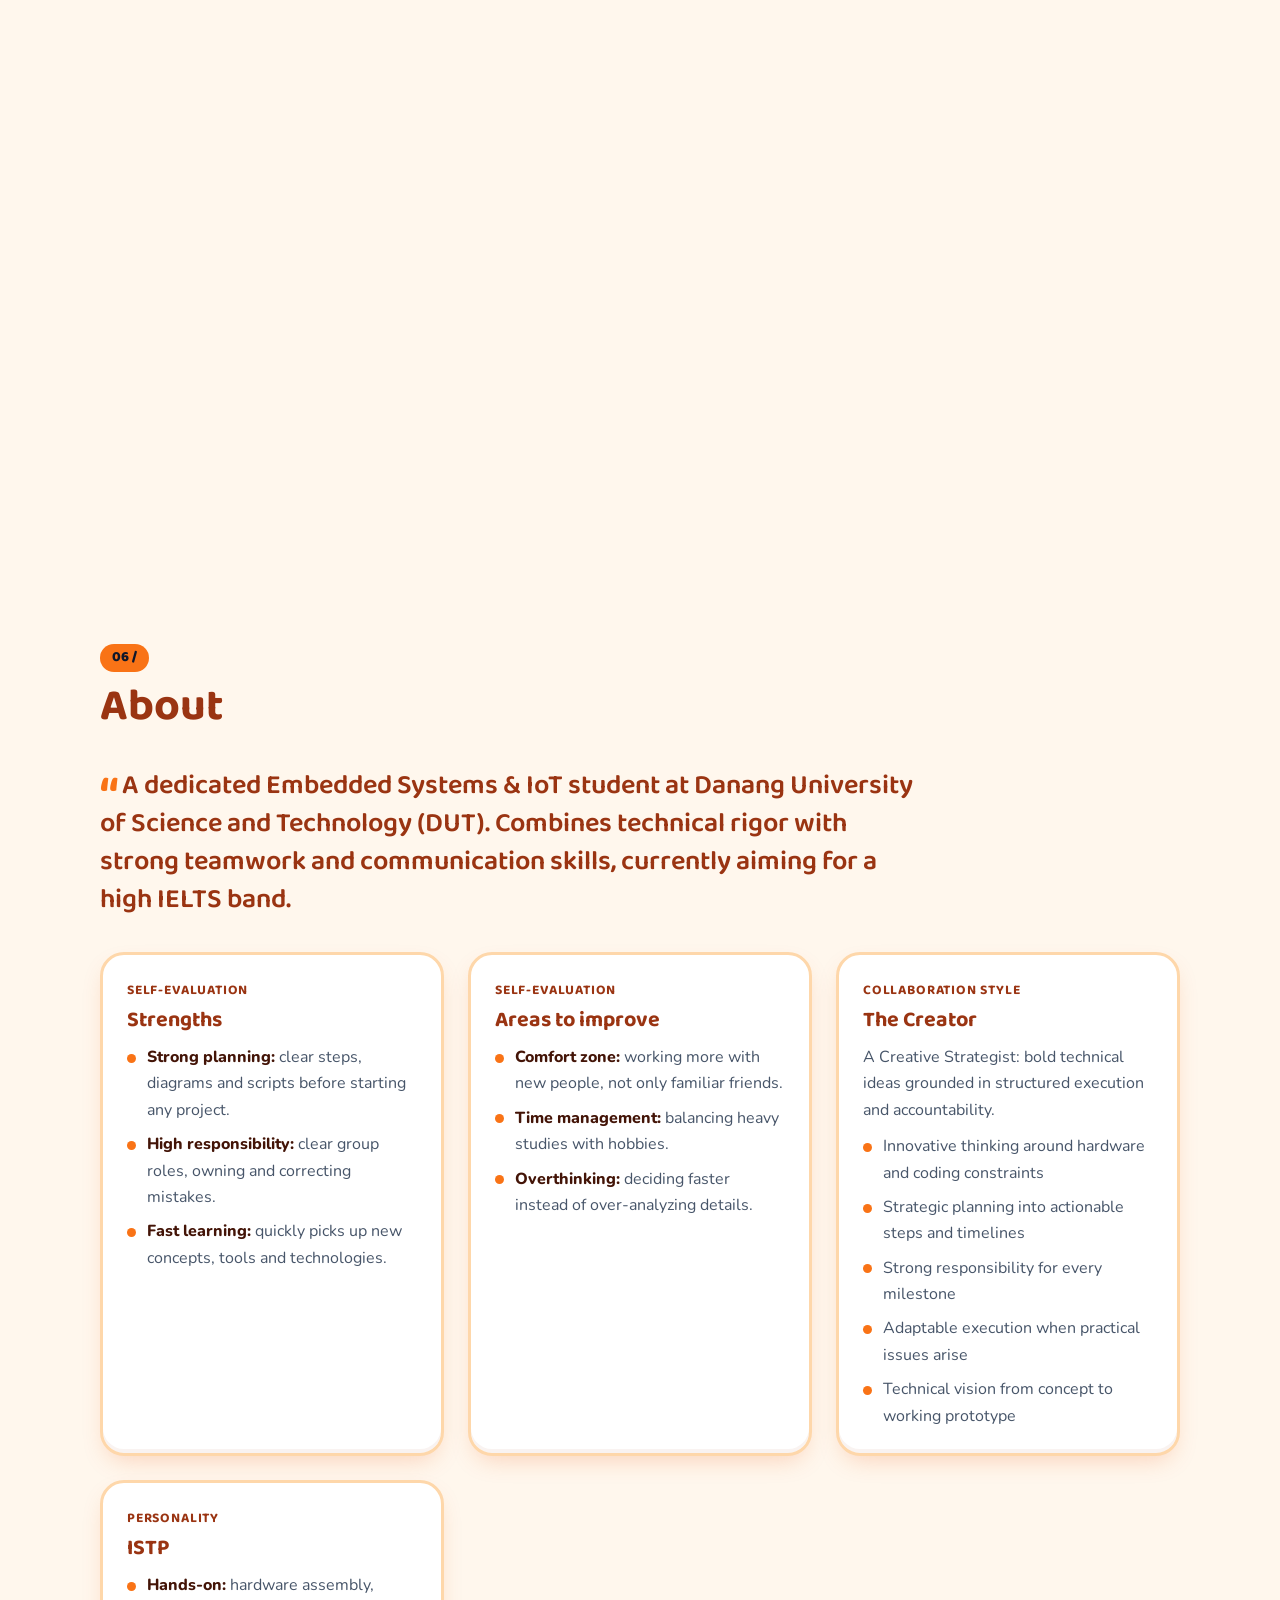
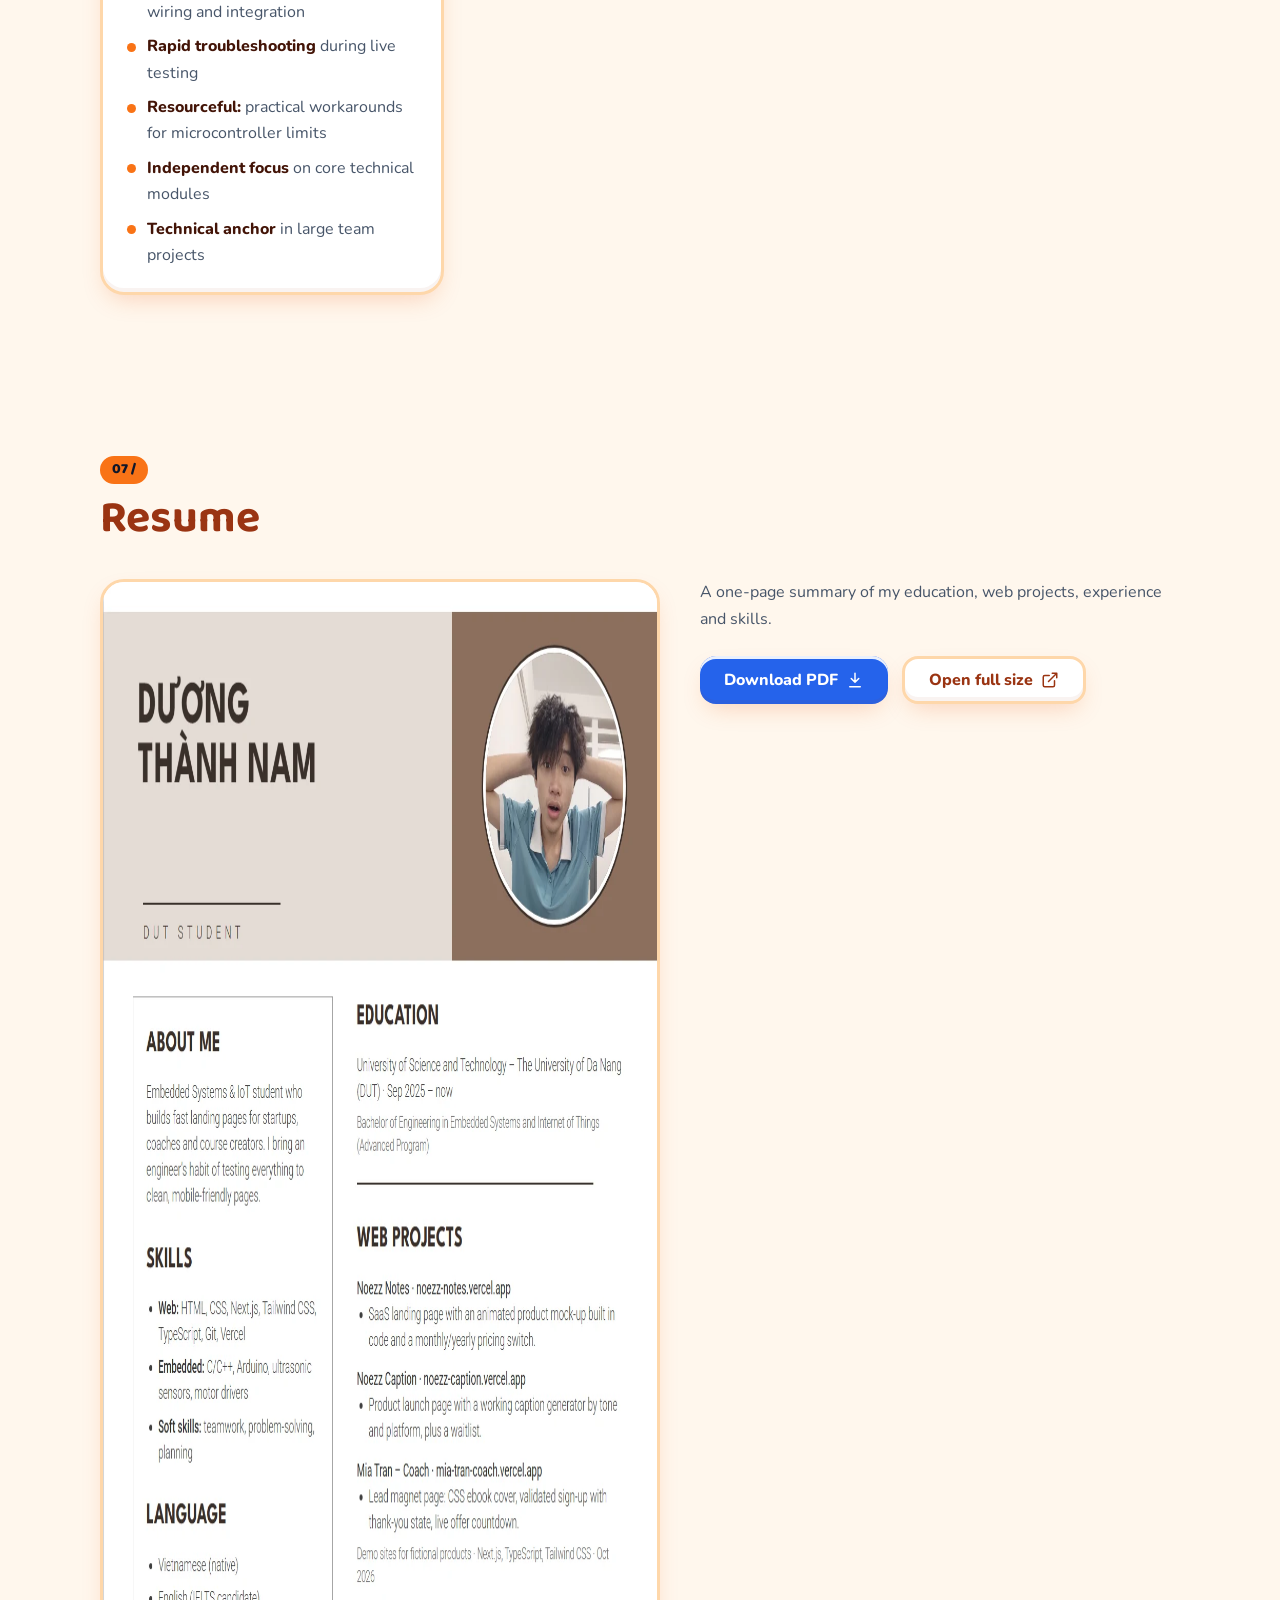
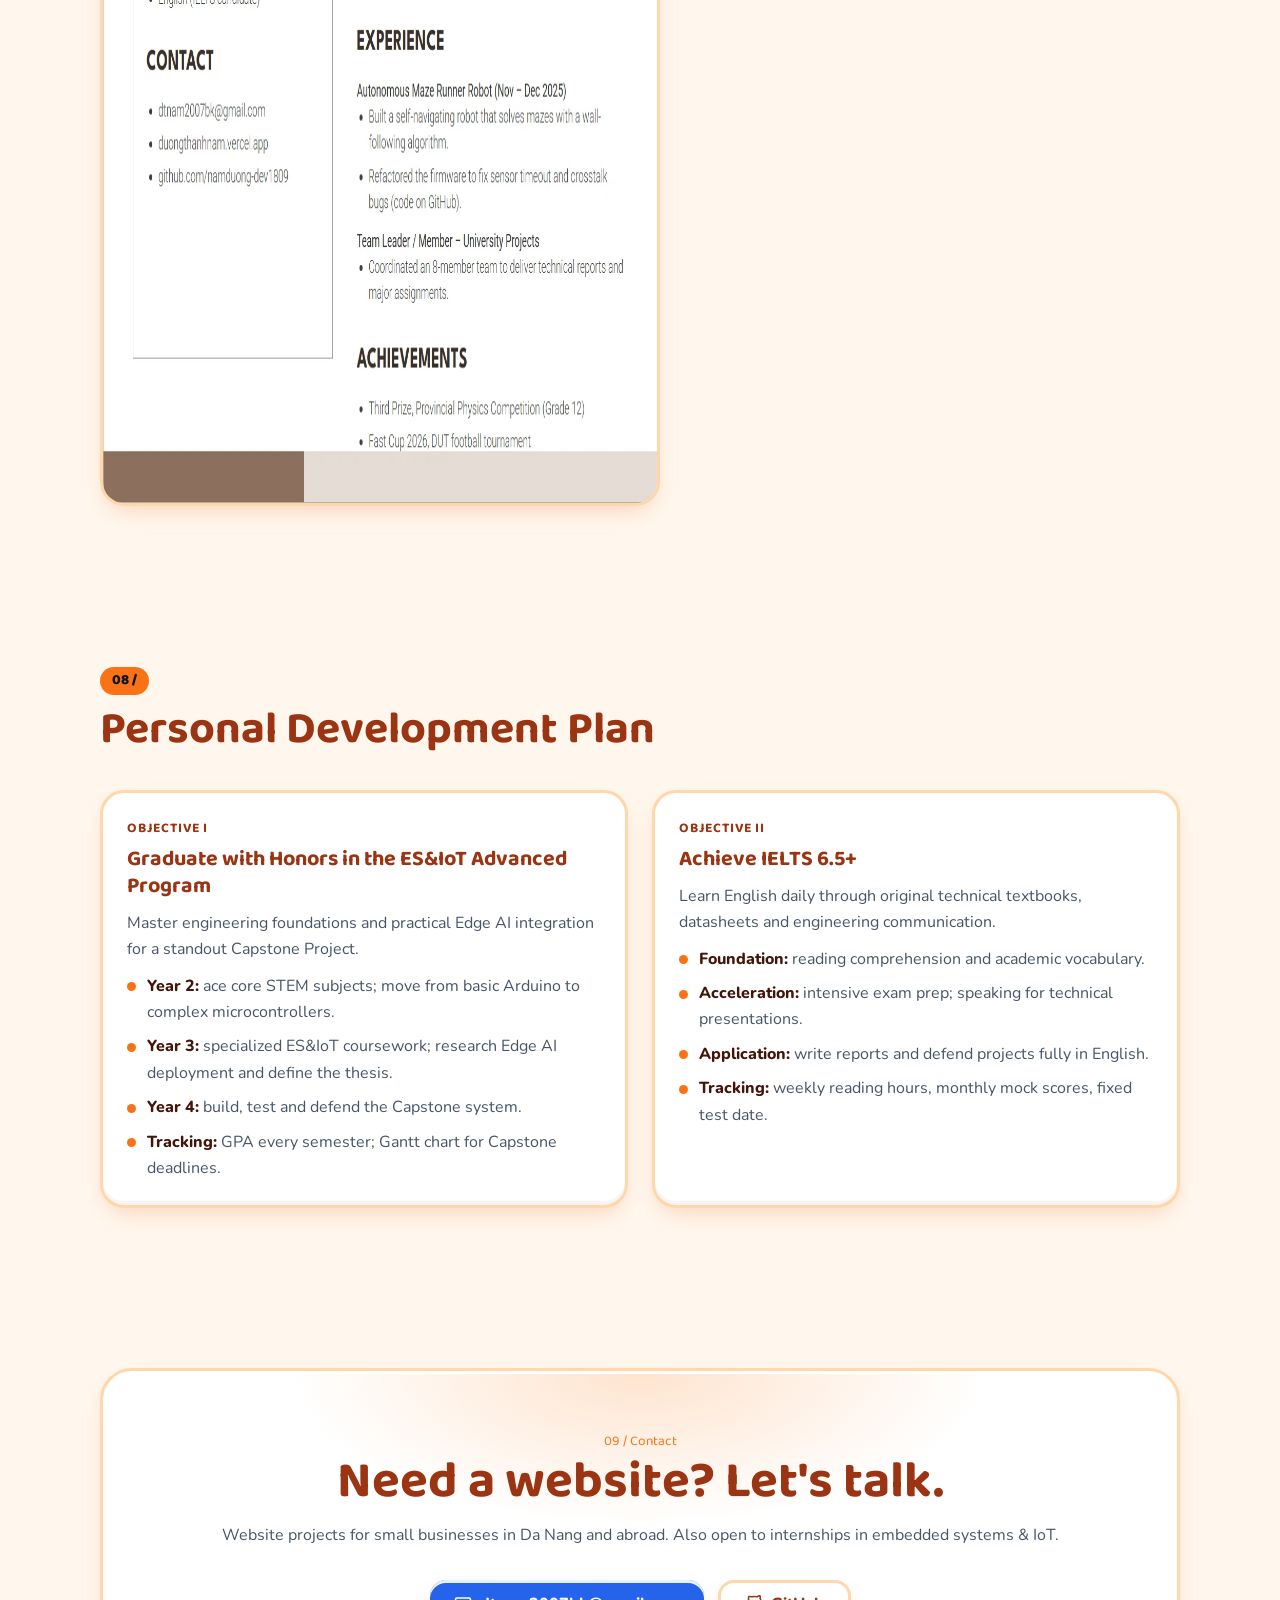
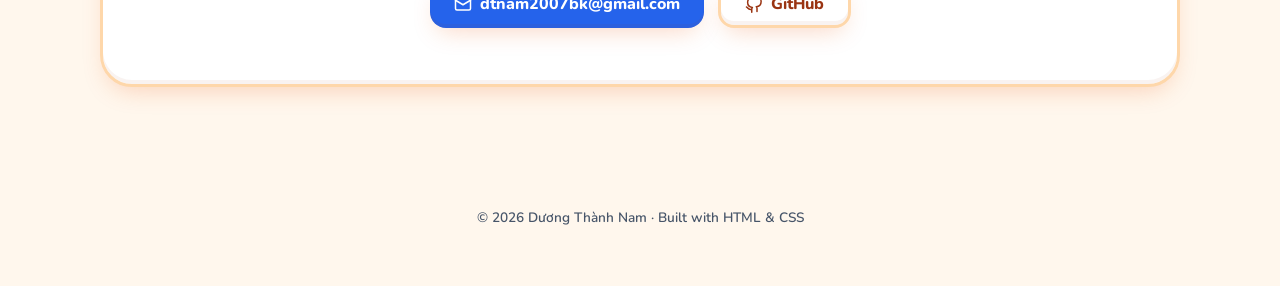
==== commit dfac4a76: "Switch prices to USD starter prices, drop VND Co-Authored-By: Claude Opus 5.5 <noreply@anthropic.com" ====
--- a/index.html
+++ b/index.html
@@ -202,29 +202,29 @@
       <article class="card reveal">
         <span class="label" data-vi="Ra mắt nhanh">Quick launch</span>
         <h3 data-vi="Landing page 1 trang">One-page landing page</h3>
-        <p class="price" data-vi="từ 2.000.000đ">from €250 <small>· 2,000,000 VND</small></p>
-        <ul data-vi="&lt;li&gt;Đẹp trên điện thoại và máy tính&lt;/li&gt;&lt;li&gt;Form thu email hoặc đăng ký, nút Zalo và email&lt;/li&gt;&lt;li&gt;Cài đặt hosting miễn phí&lt;/li&gt;&lt;li&gt;Giao trong khoảng 1 tuần&lt;/li&gt;">
+        <p class="price" data-vi="từ $45">from $45</p>
+        <ul data-vi="&lt;li&gt;Đẹp trên điện thoại và máy tính&lt;/li&gt;&lt;li&gt;Form thu email hoặc đăng ký, nút Zalo và email&lt;/li&gt;&lt;li&gt;Cài đặt hosting miễn phí&lt;/li&gt;&lt;li&gt;Giao trong khoảng 4 ngày&lt;/li&gt;">
           <li>Looks great on phones and laptops</li>
           <li>Email sign-up form and contact buttons</li>
           <li>Free hosting set up for you</li>
-          <li>Delivered in about 1 week</li>
+          <li>Delivered in about 4 days</li>
         </ul>
       </article>
       <article class="card reveal">
         <span class="label" data-vi="Phổ biến nhất">Most popular</span>
-        <h3 data-vi="Website giới thiệu 4–6 trang">Business website, 4–6 pages</h3>
-        <p class="price" data-vi="từ 5.000.000đ">from €600 <small>· 5,000,000 VND</small></p>
-        <ul data-vi="&lt;li&gt;Song ngữ Việt – Anh cho khách nước ngoài&lt;/li&gt;&lt;li&gt;Trang dịch vụ, khóa học hoặc sản phẩm, có ảnh và giá&lt;/li&gt;&lt;li&gt;Form đăng ký, đặt lịch hẹn, gửi email tự động&lt;/li&gt;&lt;li&gt;Giao trong 2–3 tuần&lt;/li&gt;">
+        <h3 data-vi="Website tối đa 5 trang">Business website, up to 5 pages</h3>
+        <p class="price" data-vi="từ $120">from $120</p>
+        <ul data-vi="&lt;li&gt;Song ngữ Việt – Anh cho khách nước ngoài&lt;/li&gt;&lt;li&gt;Trang dịch vụ, khóa học hoặc sản phẩm, có ảnh và giá&lt;/li&gt;&lt;li&gt;Form đăng ký hoặc đặt lịch hẹn, có FAQ&lt;/li&gt;&lt;li&gt;Giao trong khoảng 8 ngày&lt;/li&gt;">
           <li>Bilingual Vietnamese – English</li>
           <li>Service, course or product pages with photos and prices</li>
-          <li>Sign-up and booking forms with automatic emails</li>
-          <li>Delivered in 2–3 weeks</li>
+          <li>Sign-up or booking form, plus FAQ</li>
+          <li>Delivered in about 8 days</li>
         </ul>
       </article>
       <article class="card reveal">
         <span class="label" data-vi="Sau khi bàn giao">After launch</span>
         <h3 data-vi="Bảo trì &amp; cập nhật">Updates &amp; maintenance</h3>
-        <p class="price" data-vi="từ 200.000đ/tháng">from €30/mo <small>· 200,000 VND</small></p>
+        <p class="price" data-vi="$50/tháng">$50/mo</p>
         <ul data-vi="&lt;li&gt;Đổi chữ, ảnh, giá khi bạn cần&lt;/li&gt;&lt;li&gt;Sửa lỗi và giữ website luôn chạy&lt;/li&gt;&lt;li&gt;Nhắc gia hạn tên miền&lt;/li&gt;">
           <li>Text, photo and price changes on request</li>
           <li>Bug fixes and keeping the site online</li>
@@ -232,8 +232,8 @@
         </ul>
       </article>
     </div>
-    <p class="note reveal" data-vi="&lt;b&gt;2 khách hàng đầu tiên giảm 40%&lt;/b&gt;, đổi lại một đánh giá ngắn và cho phép đưa website vào đây. Tên miền (khoảng 300.000đ/năm) do khách tự trả.">
-      <b>First 2 clients get 40% off</b> in exchange for a short review and permission to show the site here. Domain name (about €12/year) is paid by the client.</p>
+    <p class="note reveal" data-vi="&lt;b&gt;Giá khởi điểm cho những khách hàng đầu tiên&lt;/b&gt;, đổi lại một đánh giá ngắn và cho phép đưa website vào đây. Tên miền (khoảng $12/năm) do khách tự trả.">
+      <b>Starter prices for my first clients</b>, in exchange for a short review and permission to show the site here. Domain name (about $12/year) is paid by the client.</p>
   </section>
 
   <section id="projects">
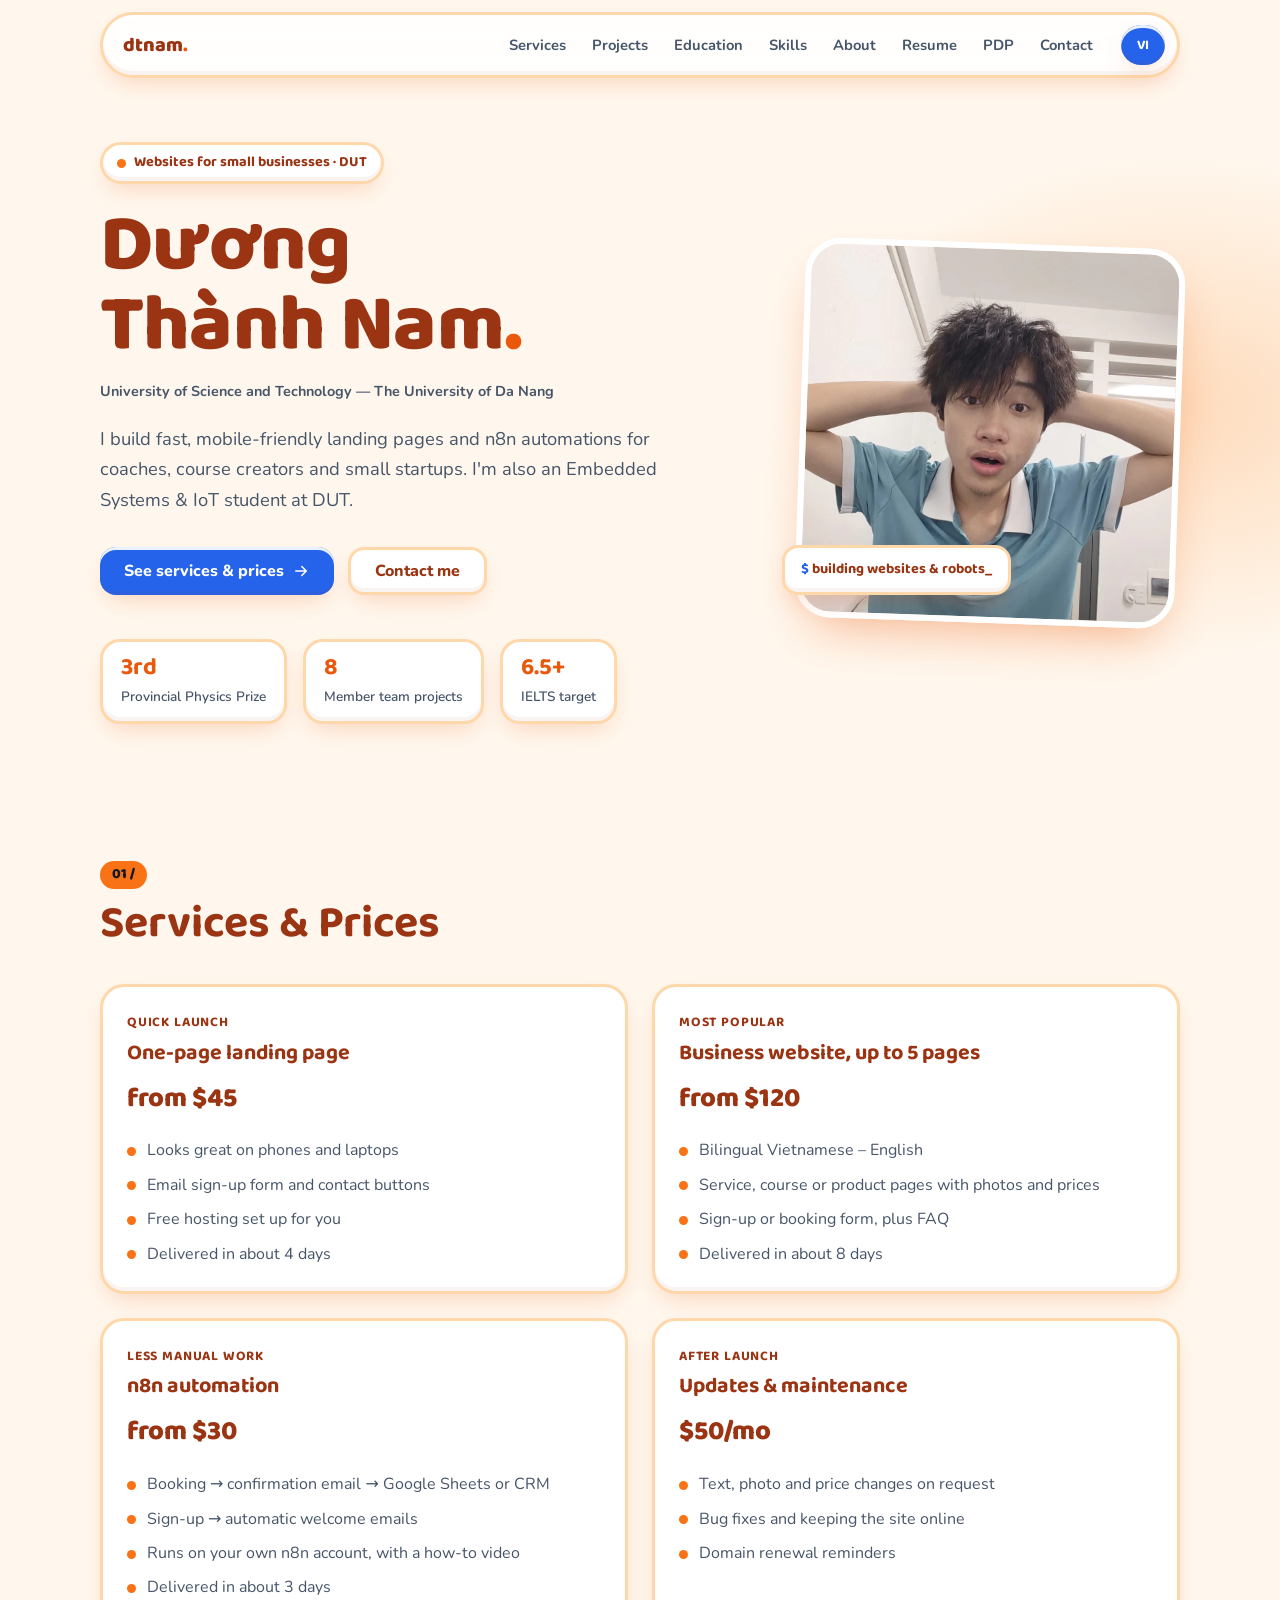
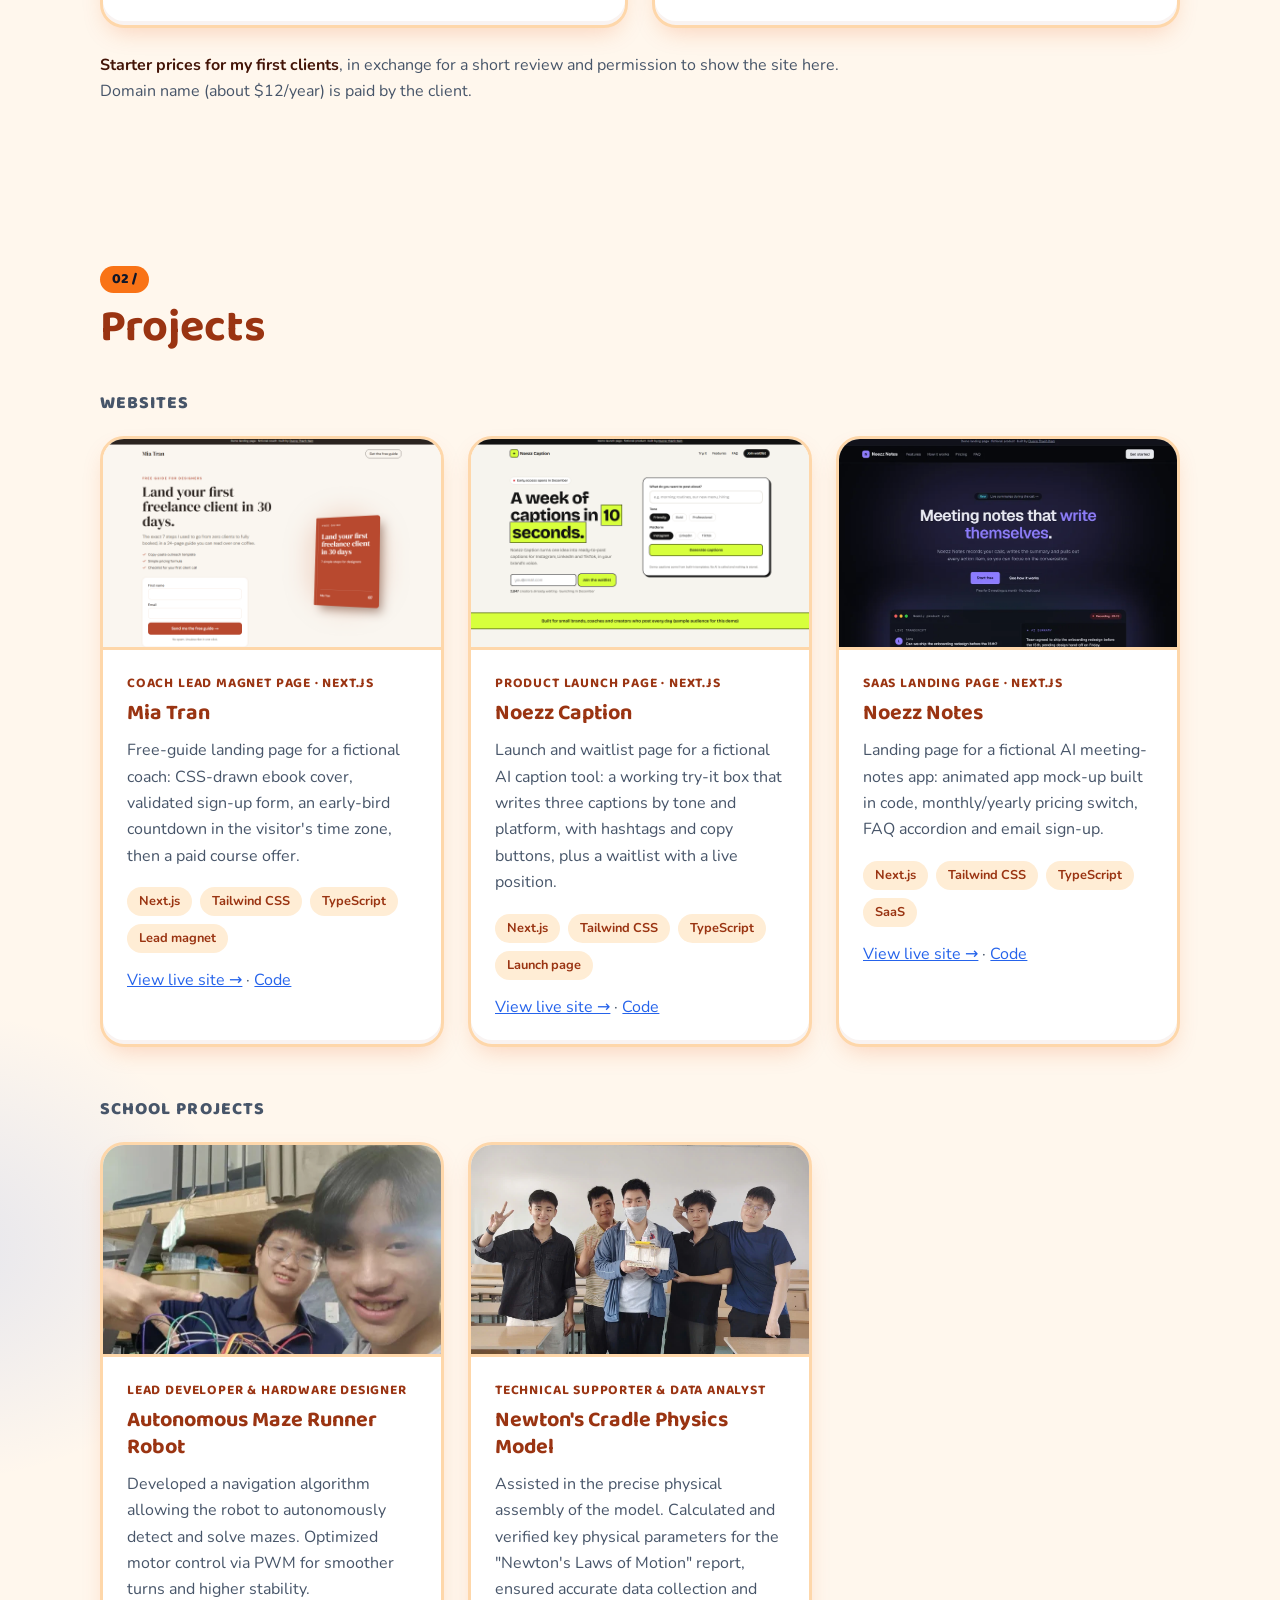
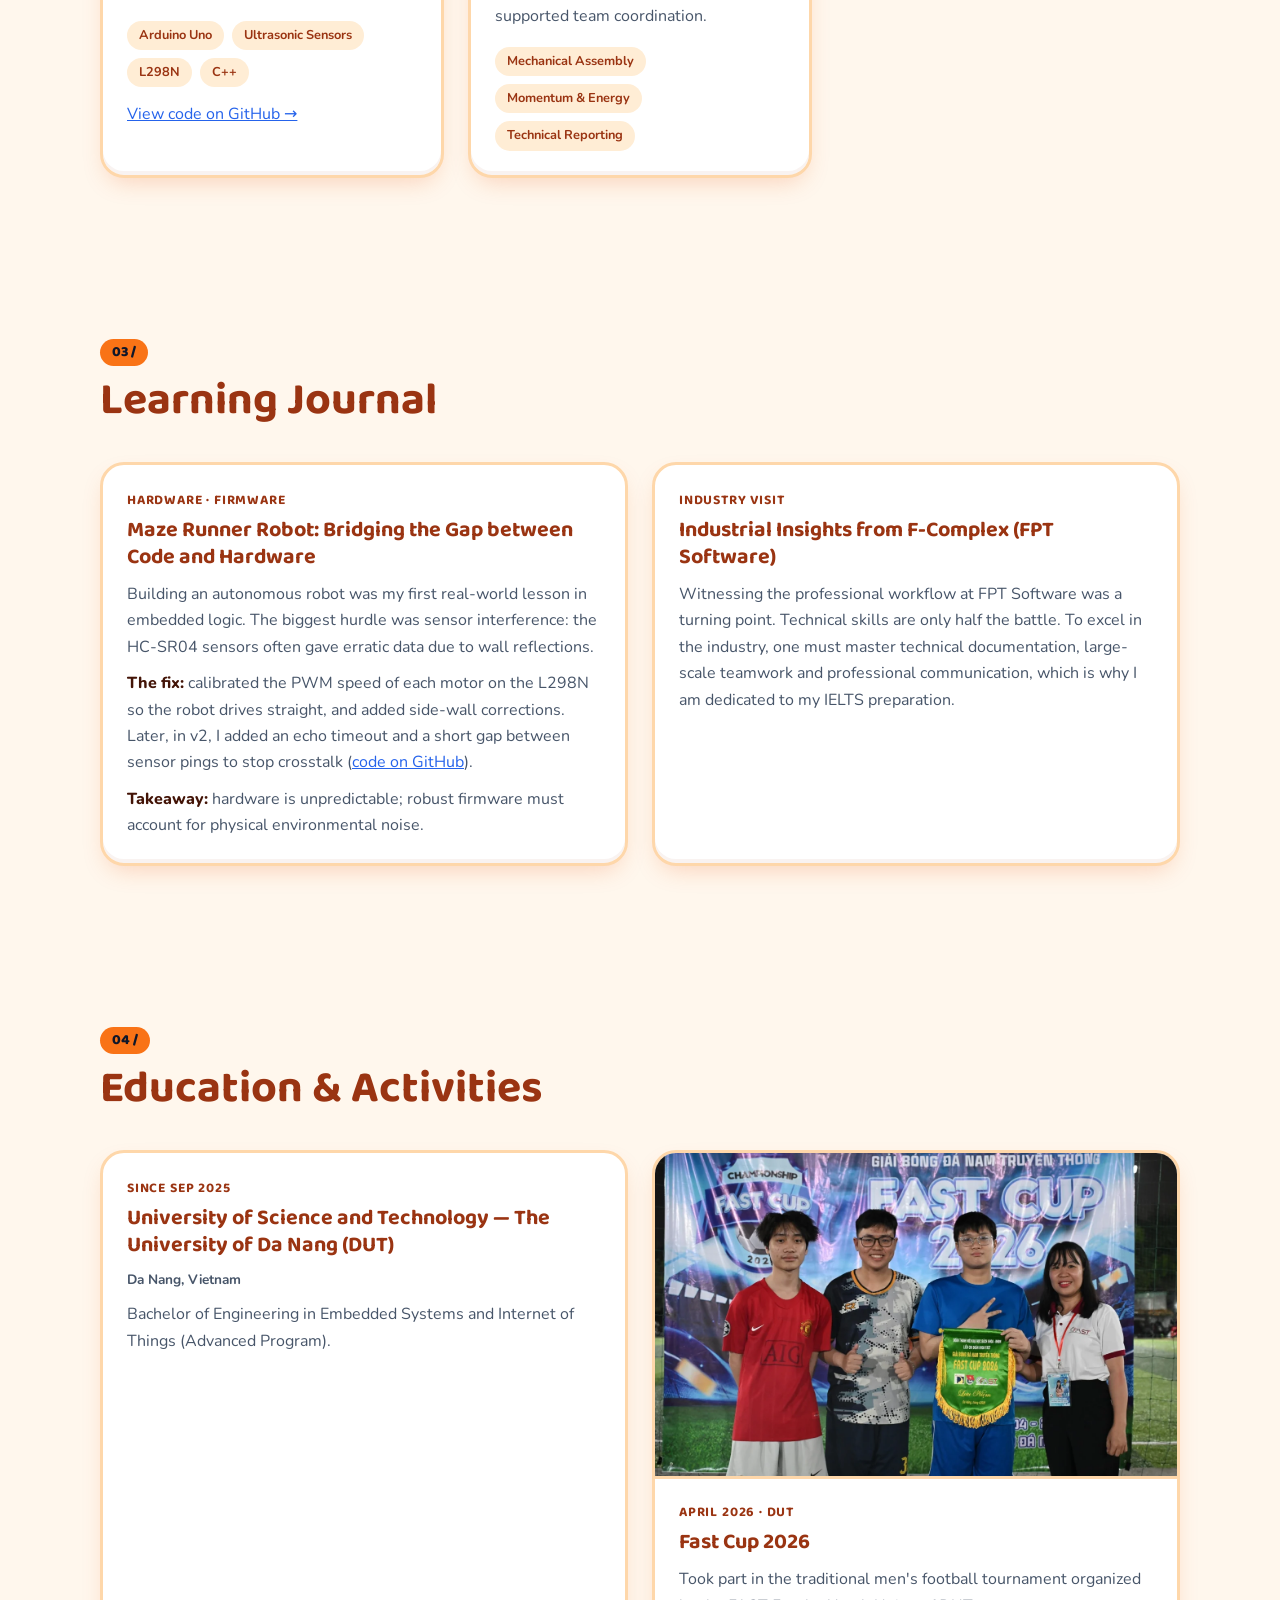
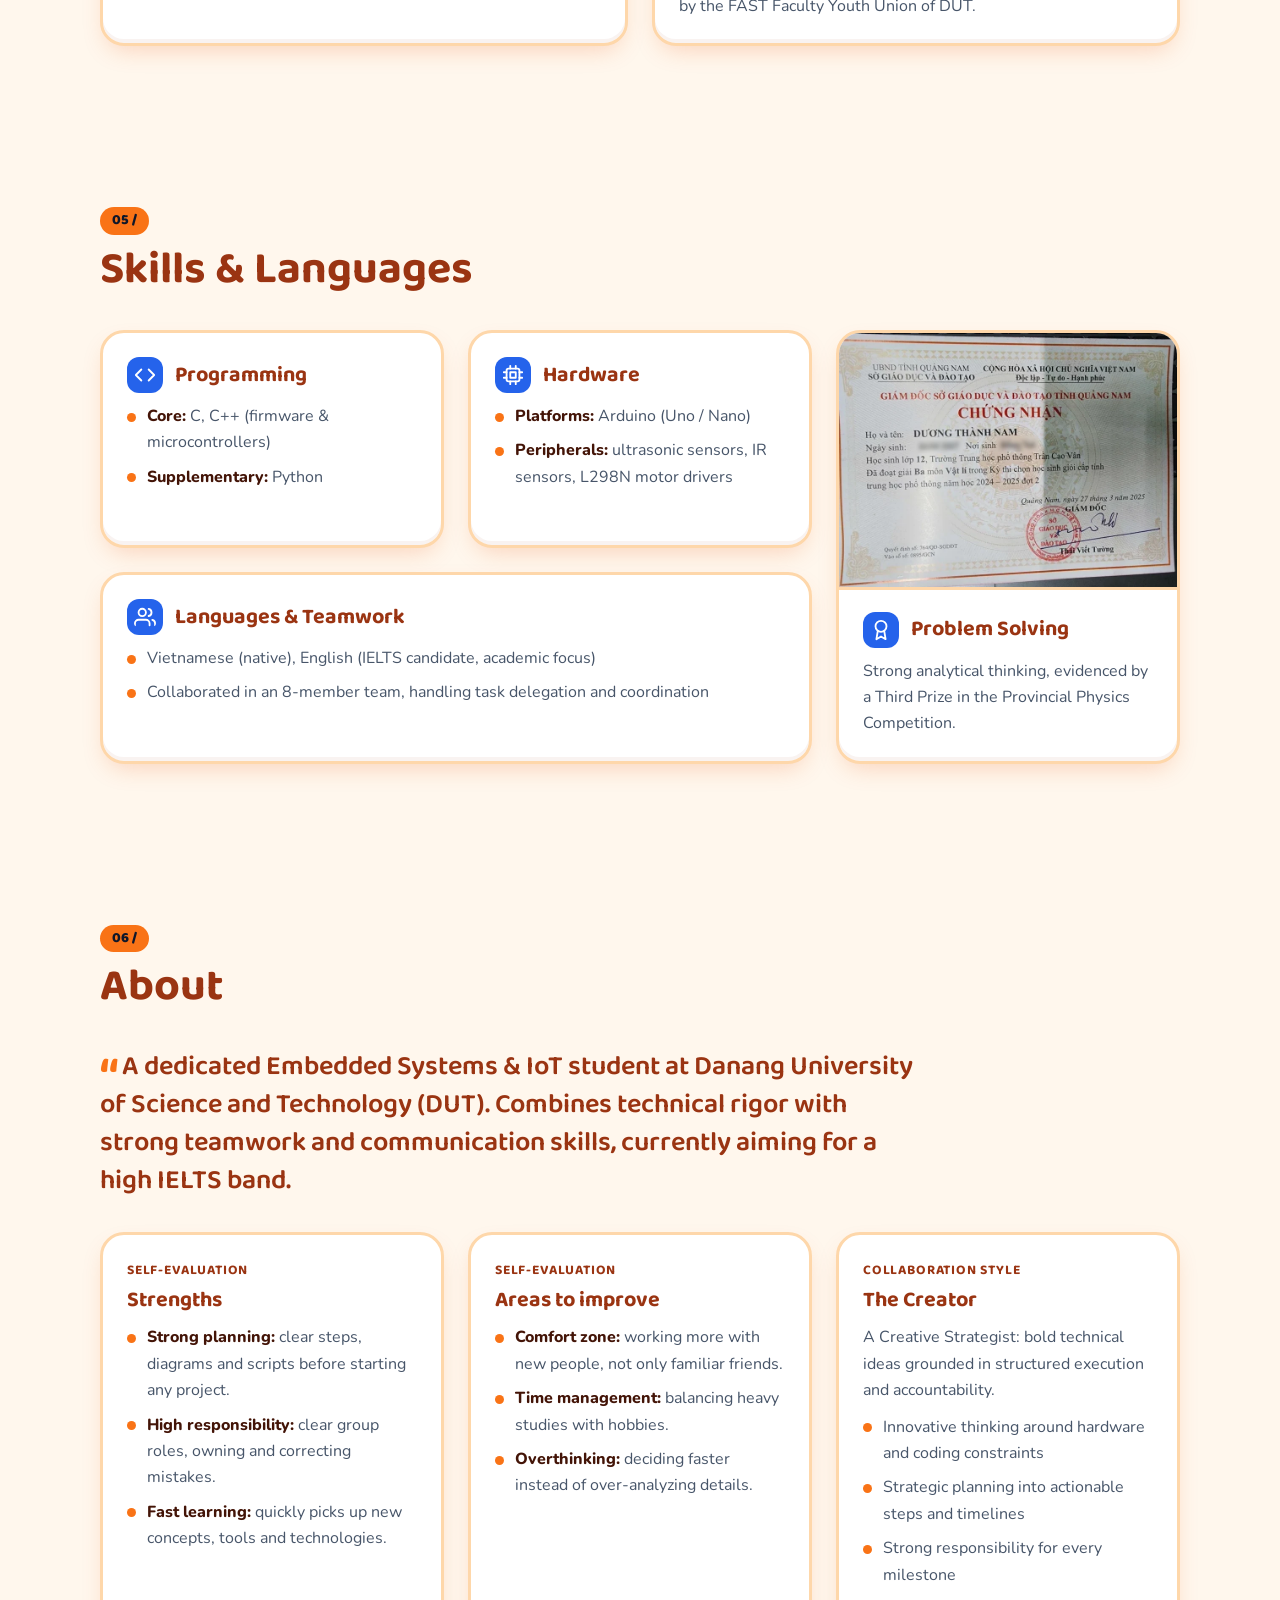
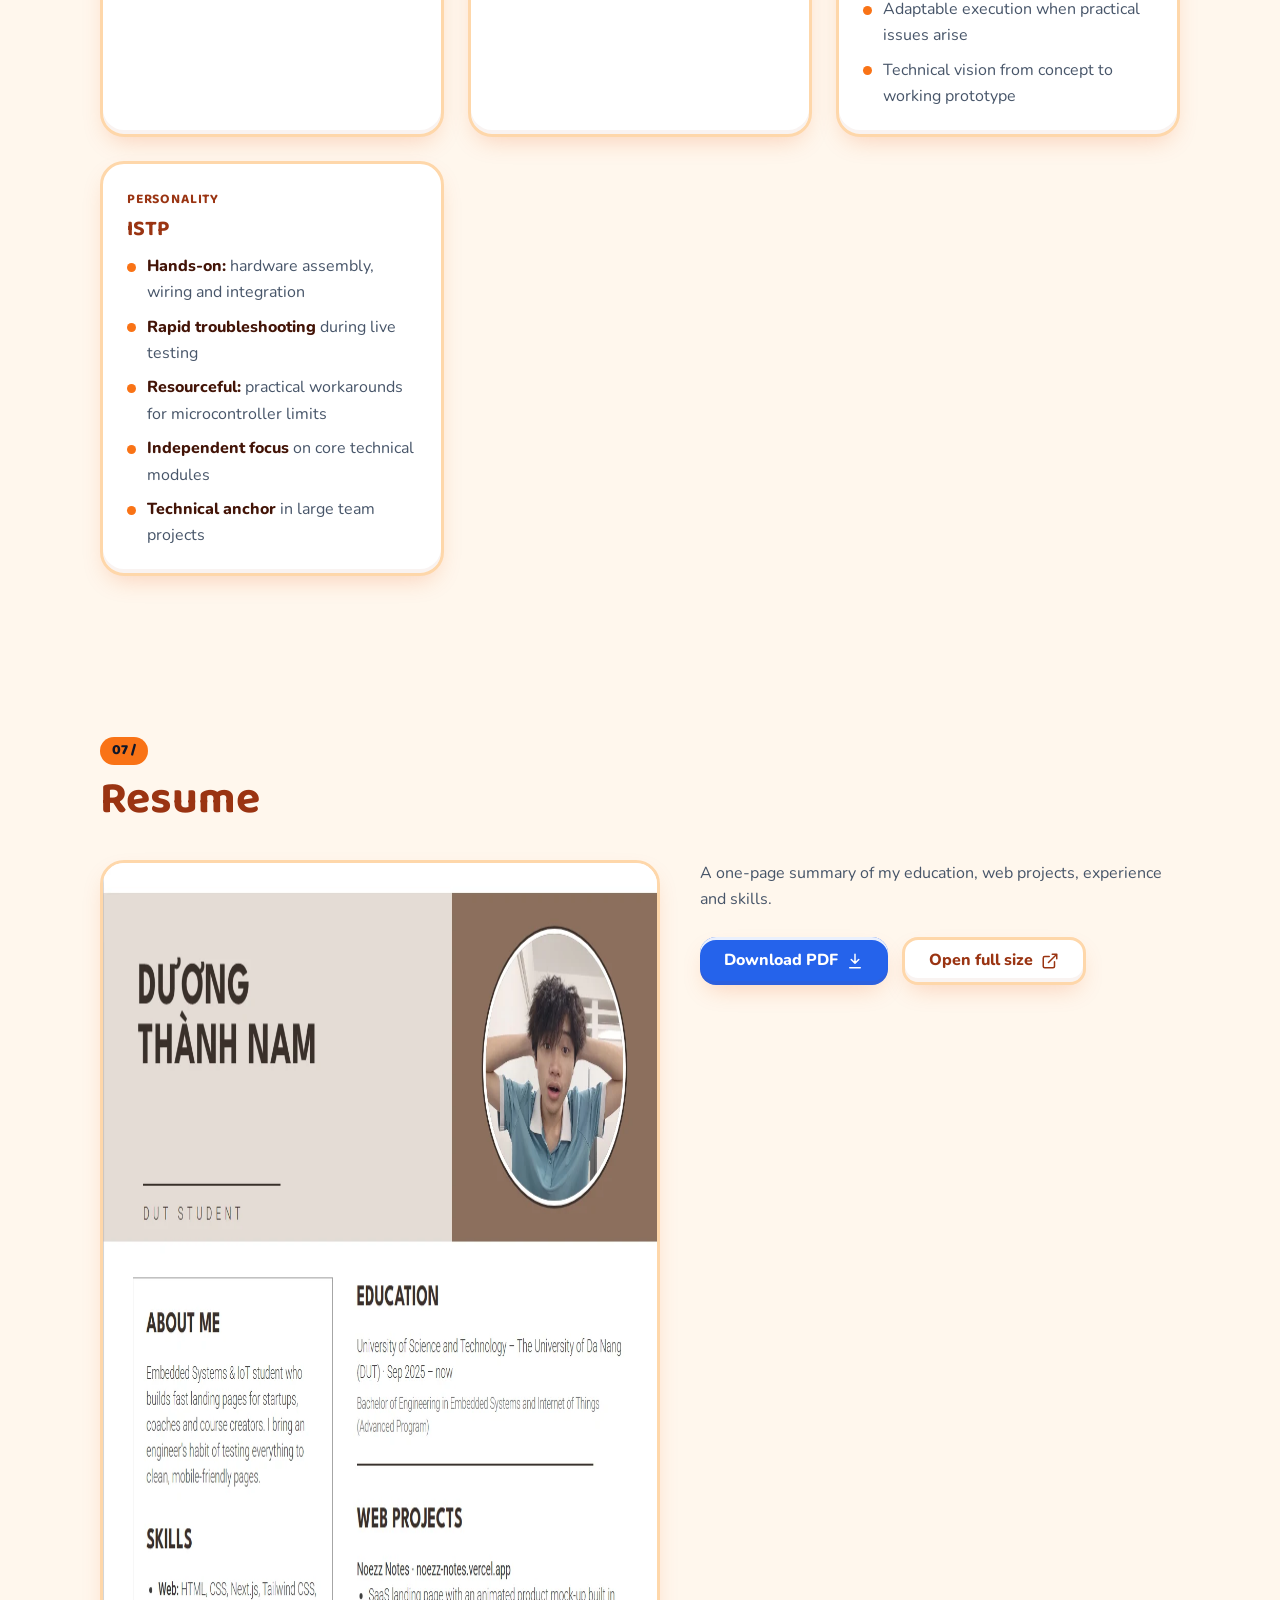
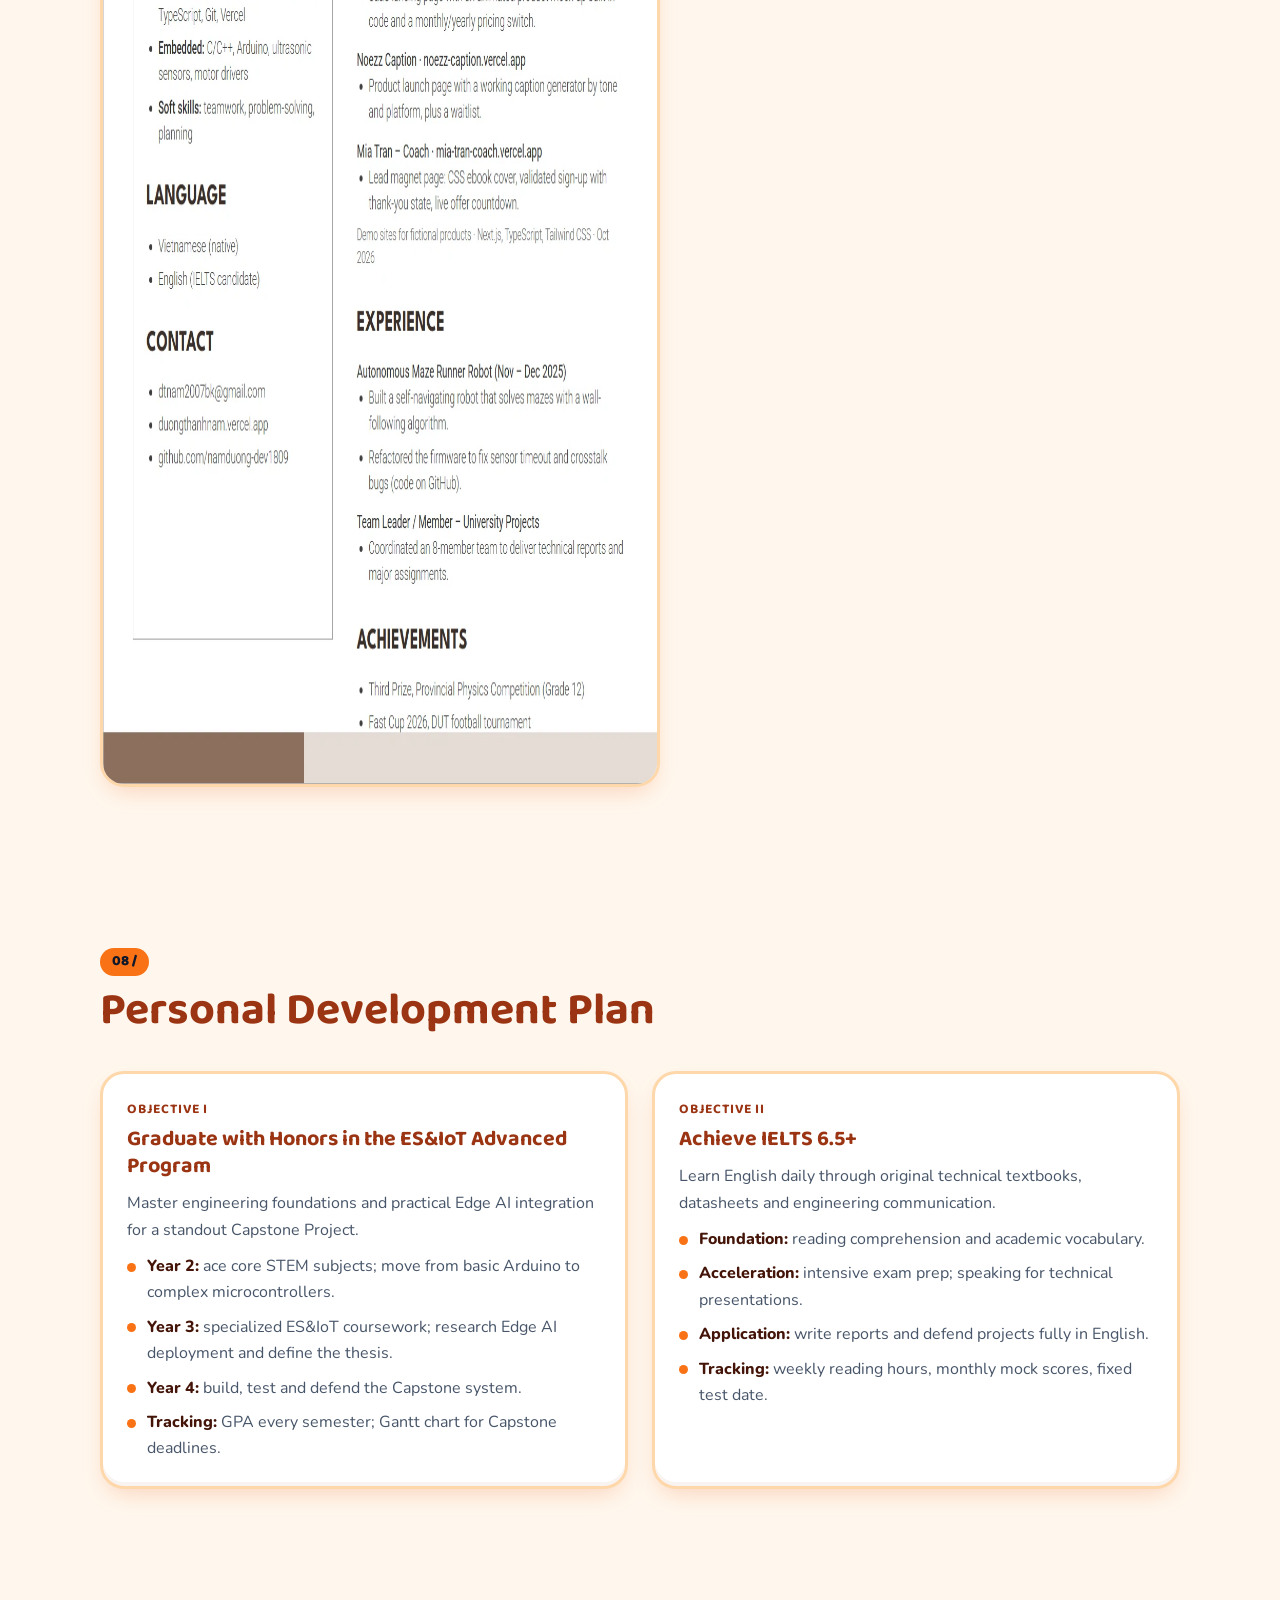
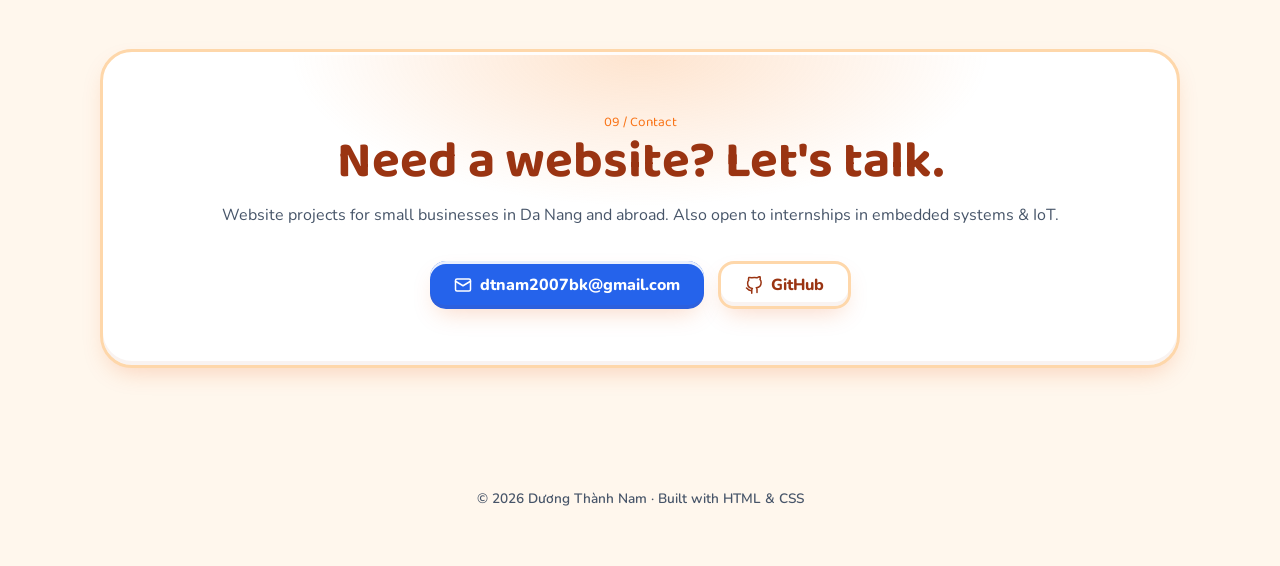
==== commit 0f85f16f: "Add n8n automation price card, show services as 2x2 Co-Authored-By: Claude Opus 5.5 <noreply@anthrop" ====
--- a/index.html
+++ b/index.html
@@ -84,6 +84,7 @@
   .head .num { display:inline-block; font-family:var(--mono); font-weight:800; font-size:.9rem; color:var(--on-accent); background:var(--accent); padding:2px 12px; border-radius:999px; }
   .head h2 { font-size:clamp(2rem,4.4vw,2.8rem); line-height:1.1; margin-top:10px; }
   .grid { display:grid; grid-template-columns:repeat(auto-fit,minmax(300px,1fr)); gap:24px; }
+  .grid.services { grid-template-columns:repeat(2,1fr); } /* 4 price cards: 2×2 instead of 3+1 */
   .card { position:relative; background:var(--surface); border:3px solid var(--line); border-radius:var(--radius); padding:24px; overflow:hidden; box-shadow:var(--clay); transition:transform .3s var(--ease), border-color .3s; }
   .card:hover { transform:translateY(-6px) rotate(-.4deg); border-color:var(--line-strong); }
   .card h3 { font-size:1.35rem; line-height:1.25; margin-bottom:10px; }
@@ -153,7 +154,7 @@
     .bento { grid-template-columns:1fr; }
     .bento .tall { grid-row:auto; }
     .bento .wide { grid-column:auto; }
-    .grid, .featured { grid-template-columns:1fr; }
+    .grid, .grid.services, .featured { grid-template-columns:1fr; }
     .portrait .chip { left:12px; }
     section { padding:60px 0; }
   }
@@ -198,7 +199,7 @@
 
   <section id="services">
     <div class="head reveal"><span class="num">01 /</span><h2 data-vi="Dịch vụ &amp; bảng giá">Services &amp; Prices</h2></div>
-    <div class="grid">
+    <div class="grid services">
       <article class="card reveal">
         <span class="label" data-vi="Ra mắt nhanh">Quick launch</span>
         <h3 data-vi="Landing page 1 trang">One-page landing page</h3>
@@ -219,6 +220,17 @@
           <li>Service, course or product pages with photos and prices</li>
           <li>Sign-up or booking form, plus FAQ</li>
           <li>Delivered in about 8 days</li>
+        </ul>
+      </article>
+      <article class="card reveal">
+        <span class="label" data-vi="Bớt việc tay">Less manual work</span>
+        <h3 data-vi="Tự động hóa với n8n">n8n automation</h3>
+        <p class="price" data-vi="từ $30">from $30</p>
+        <ul data-vi="&lt;li&gt;Đặt lịch → email xác nhận → Google Sheets hoặc CRM&lt;/li&gt;&lt;li&gt;Đăng ký → email chào mừng tự động&lt;/li&gt;&lt;li&gt;Chạy trên tài khoản n8n của bạn, kèm video hướng dẫn&lt;/li&gt;&lt;li&gt;Giao trong khoảng 3 ngày&lt;/li&gt;">
+          <li>Booking → confirmation email → Google Sheets or CRM</li>
+          <li>Sign-up → automatic welcome emails</li>
+          <li>Runs on your own n8n account, with a how-to video</li>
+          <li>Delivered in about 3 days</li>
         </ul>
       </article>
       <article class="card reveal">
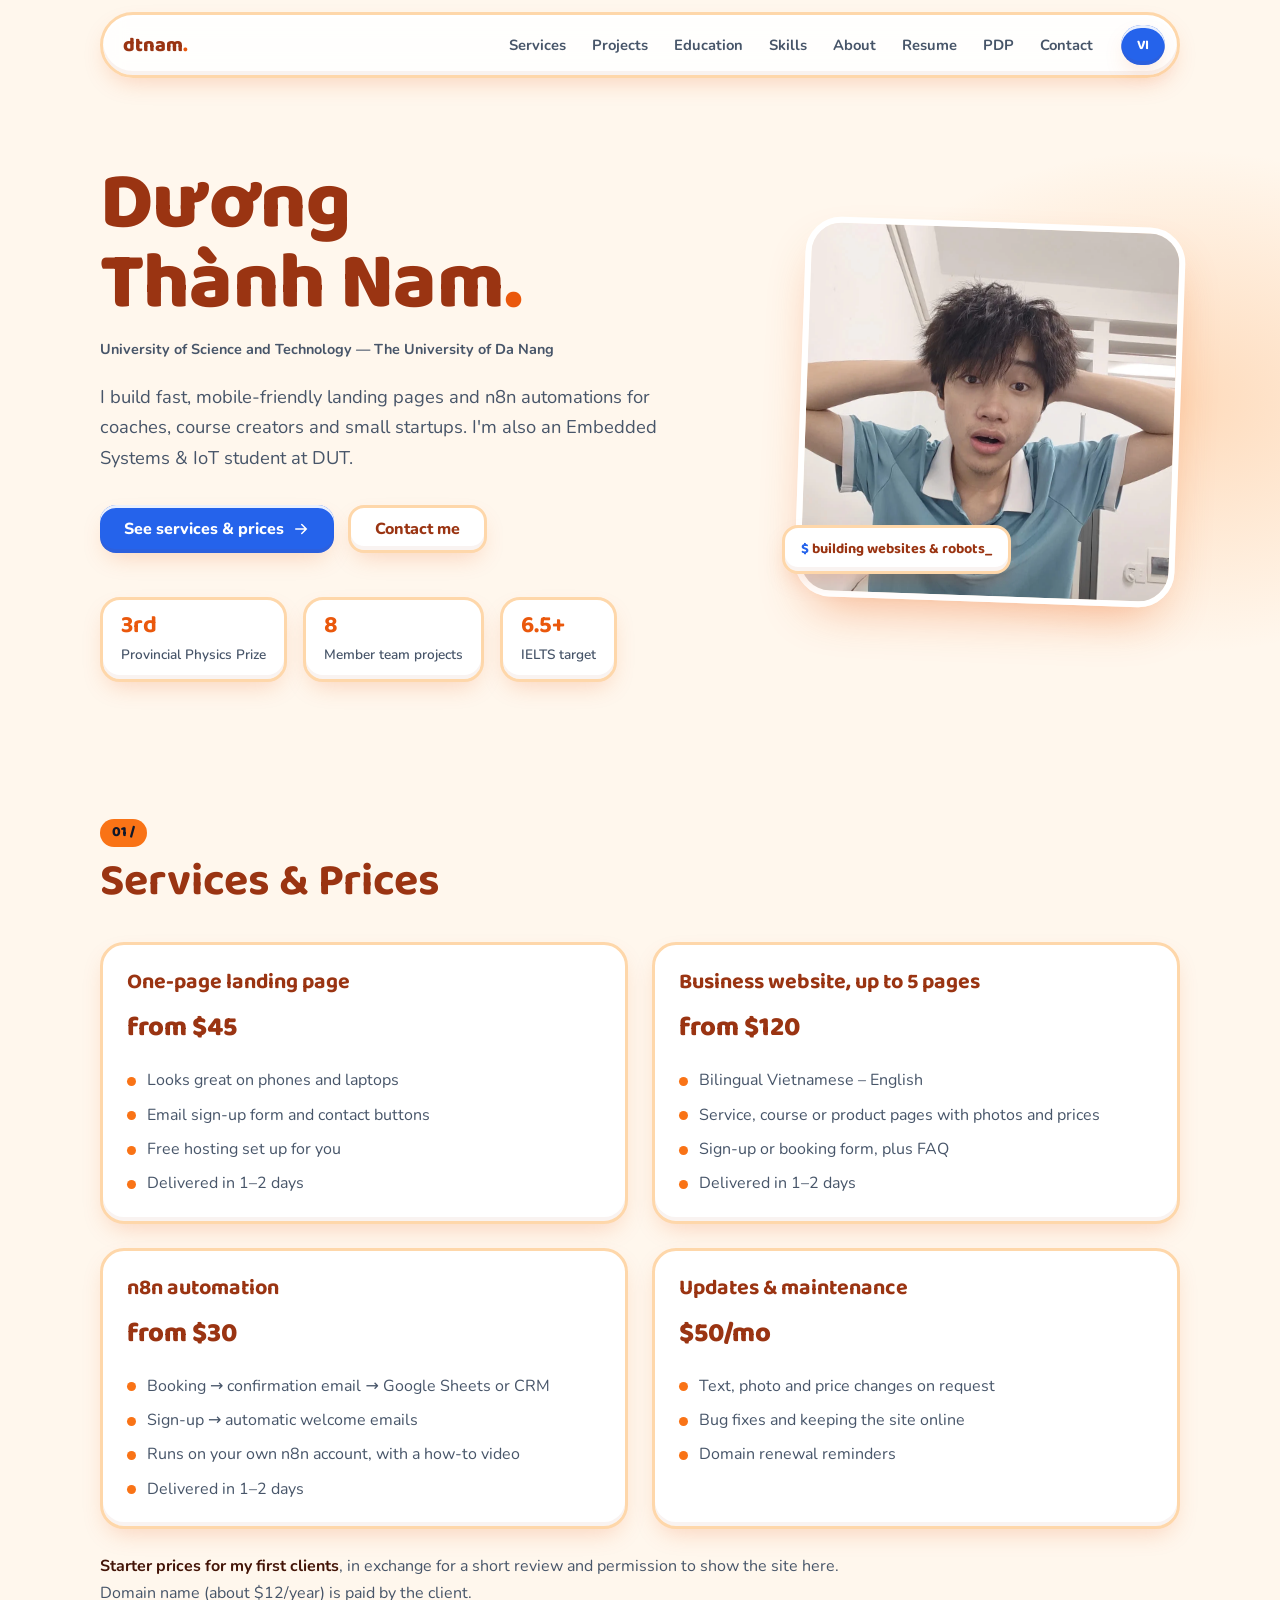
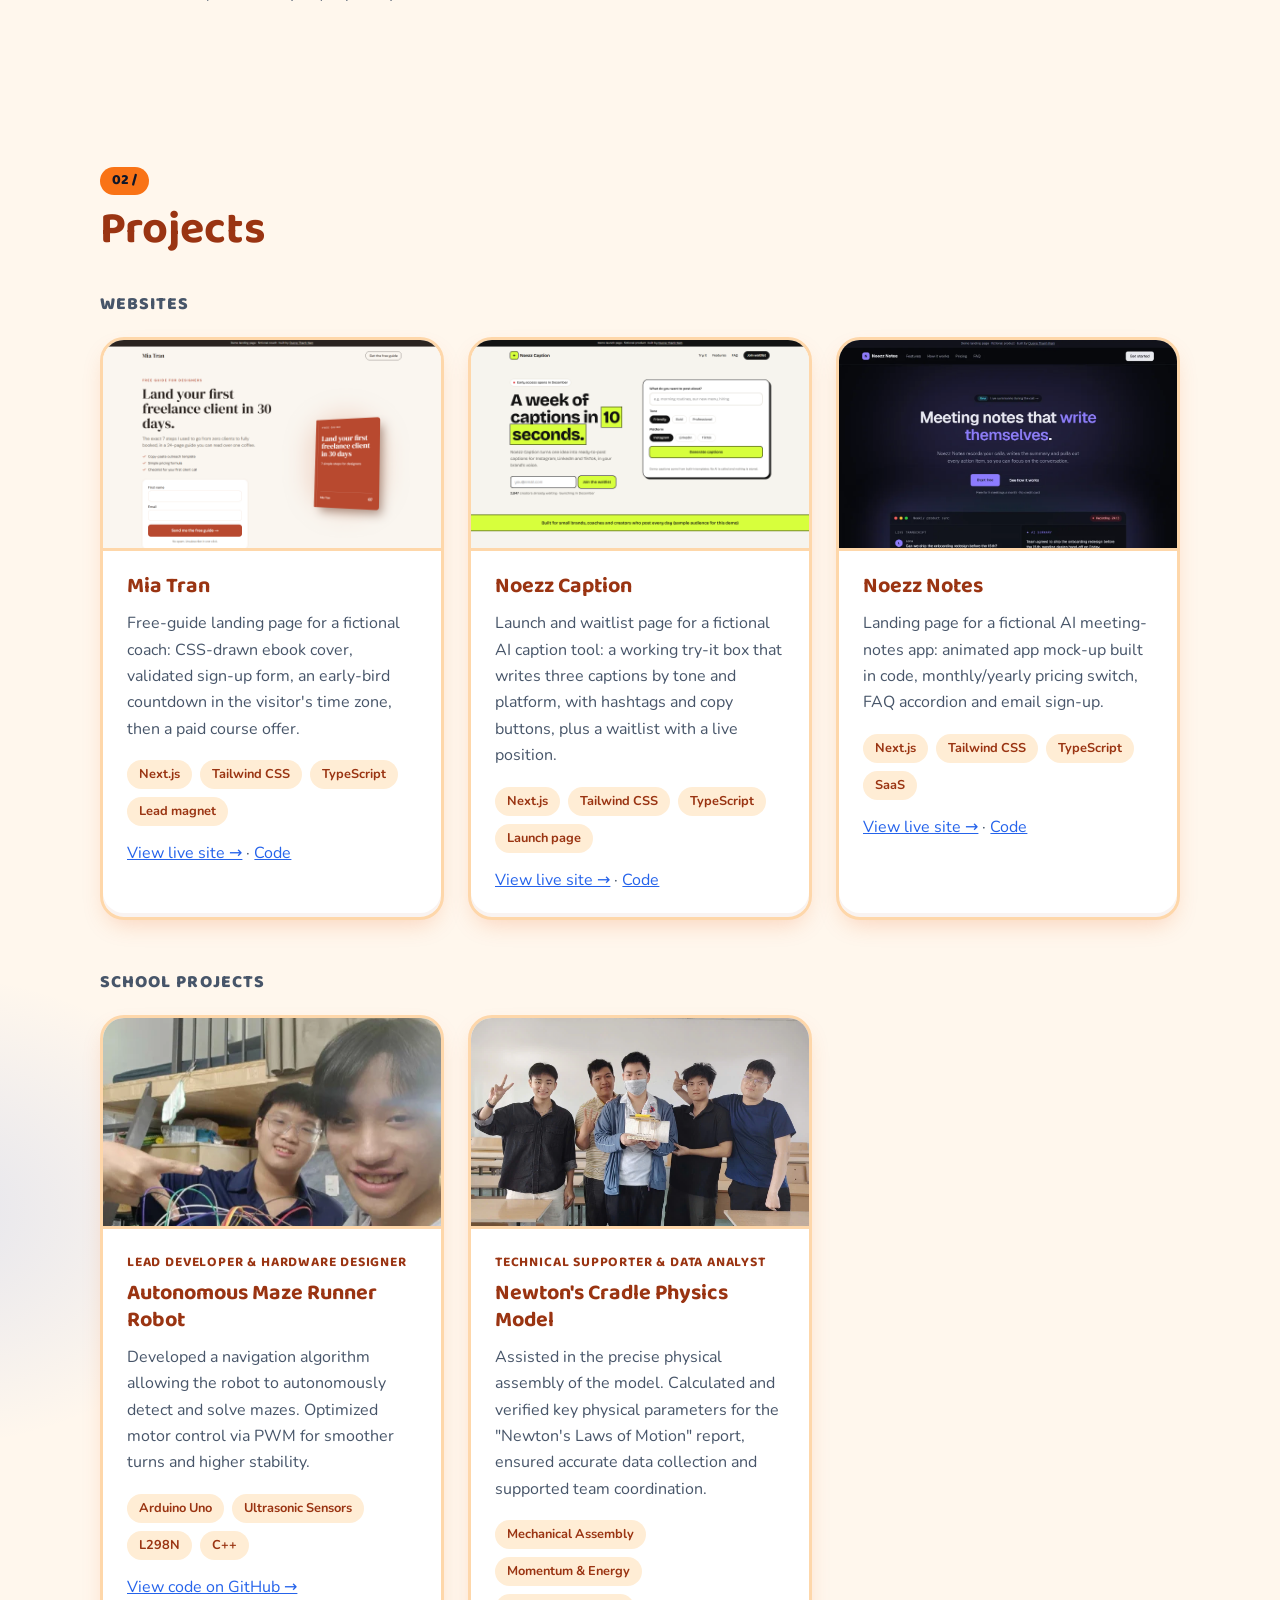
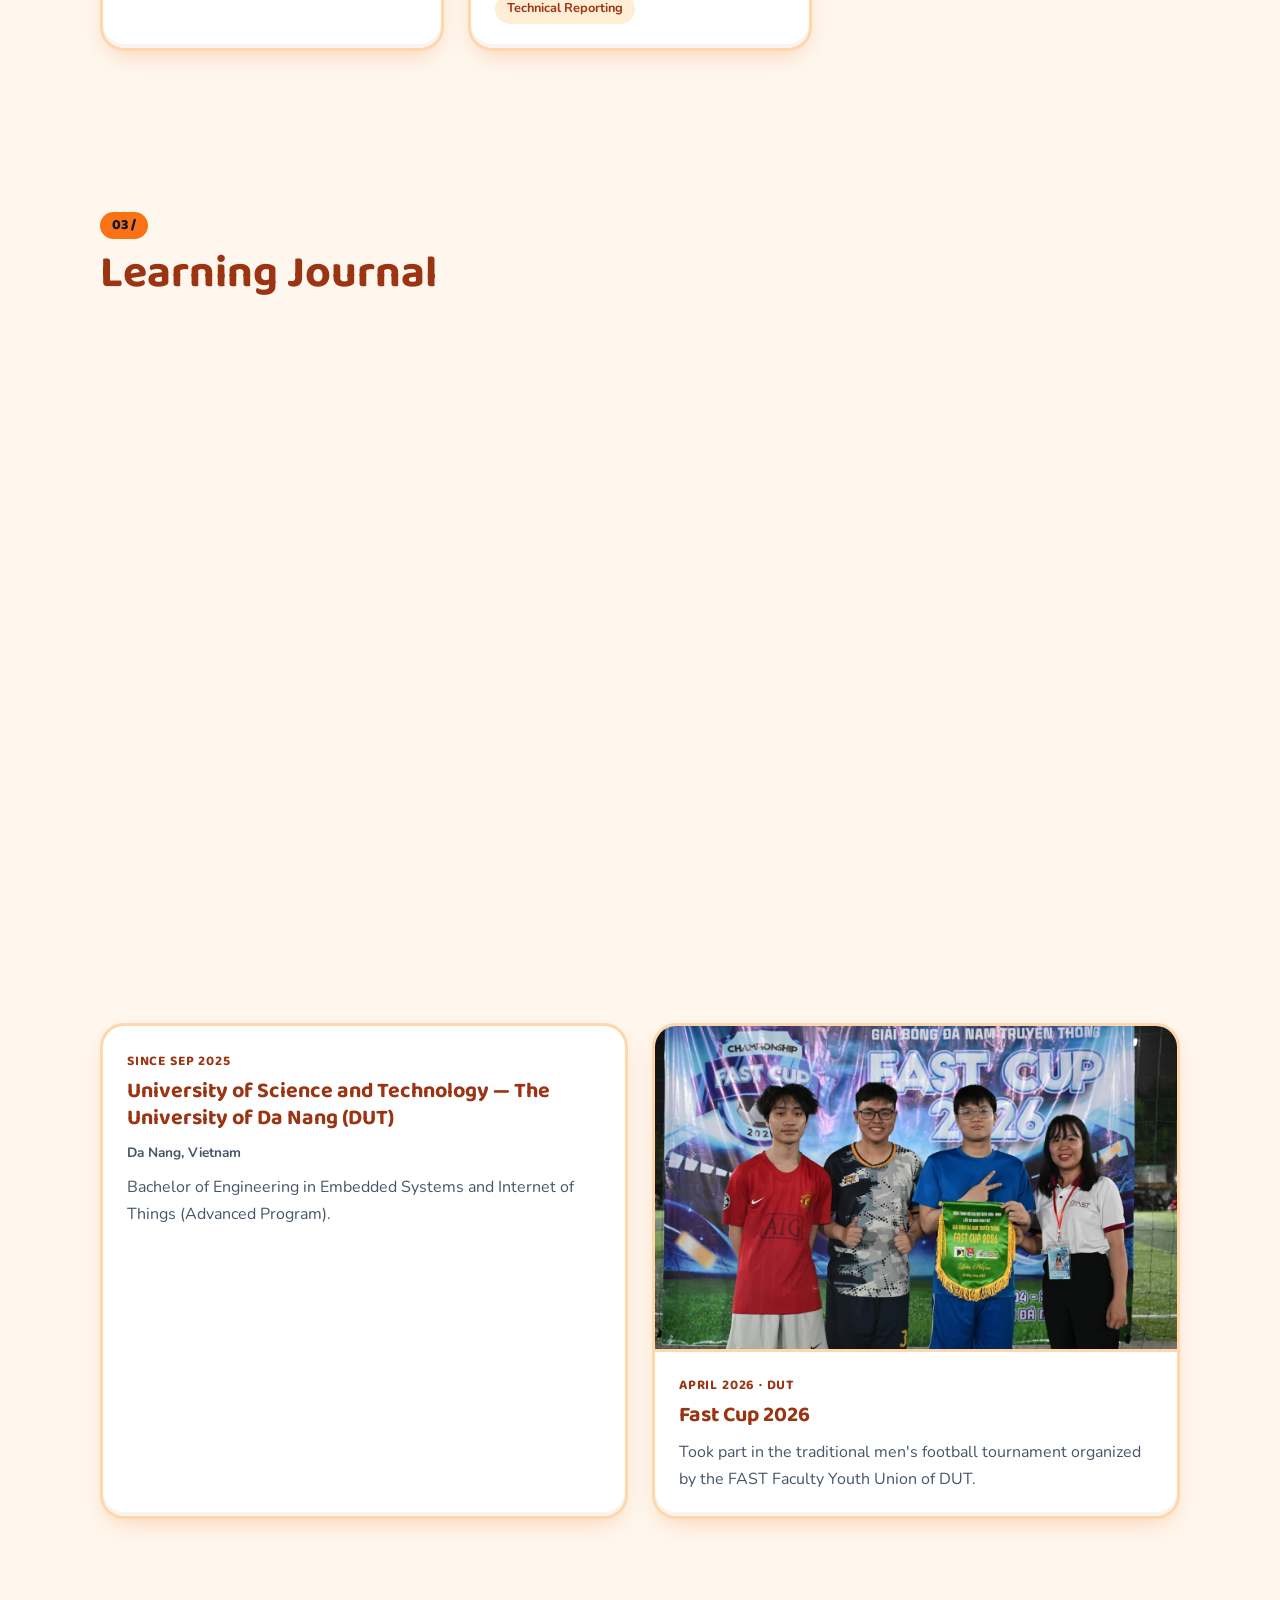
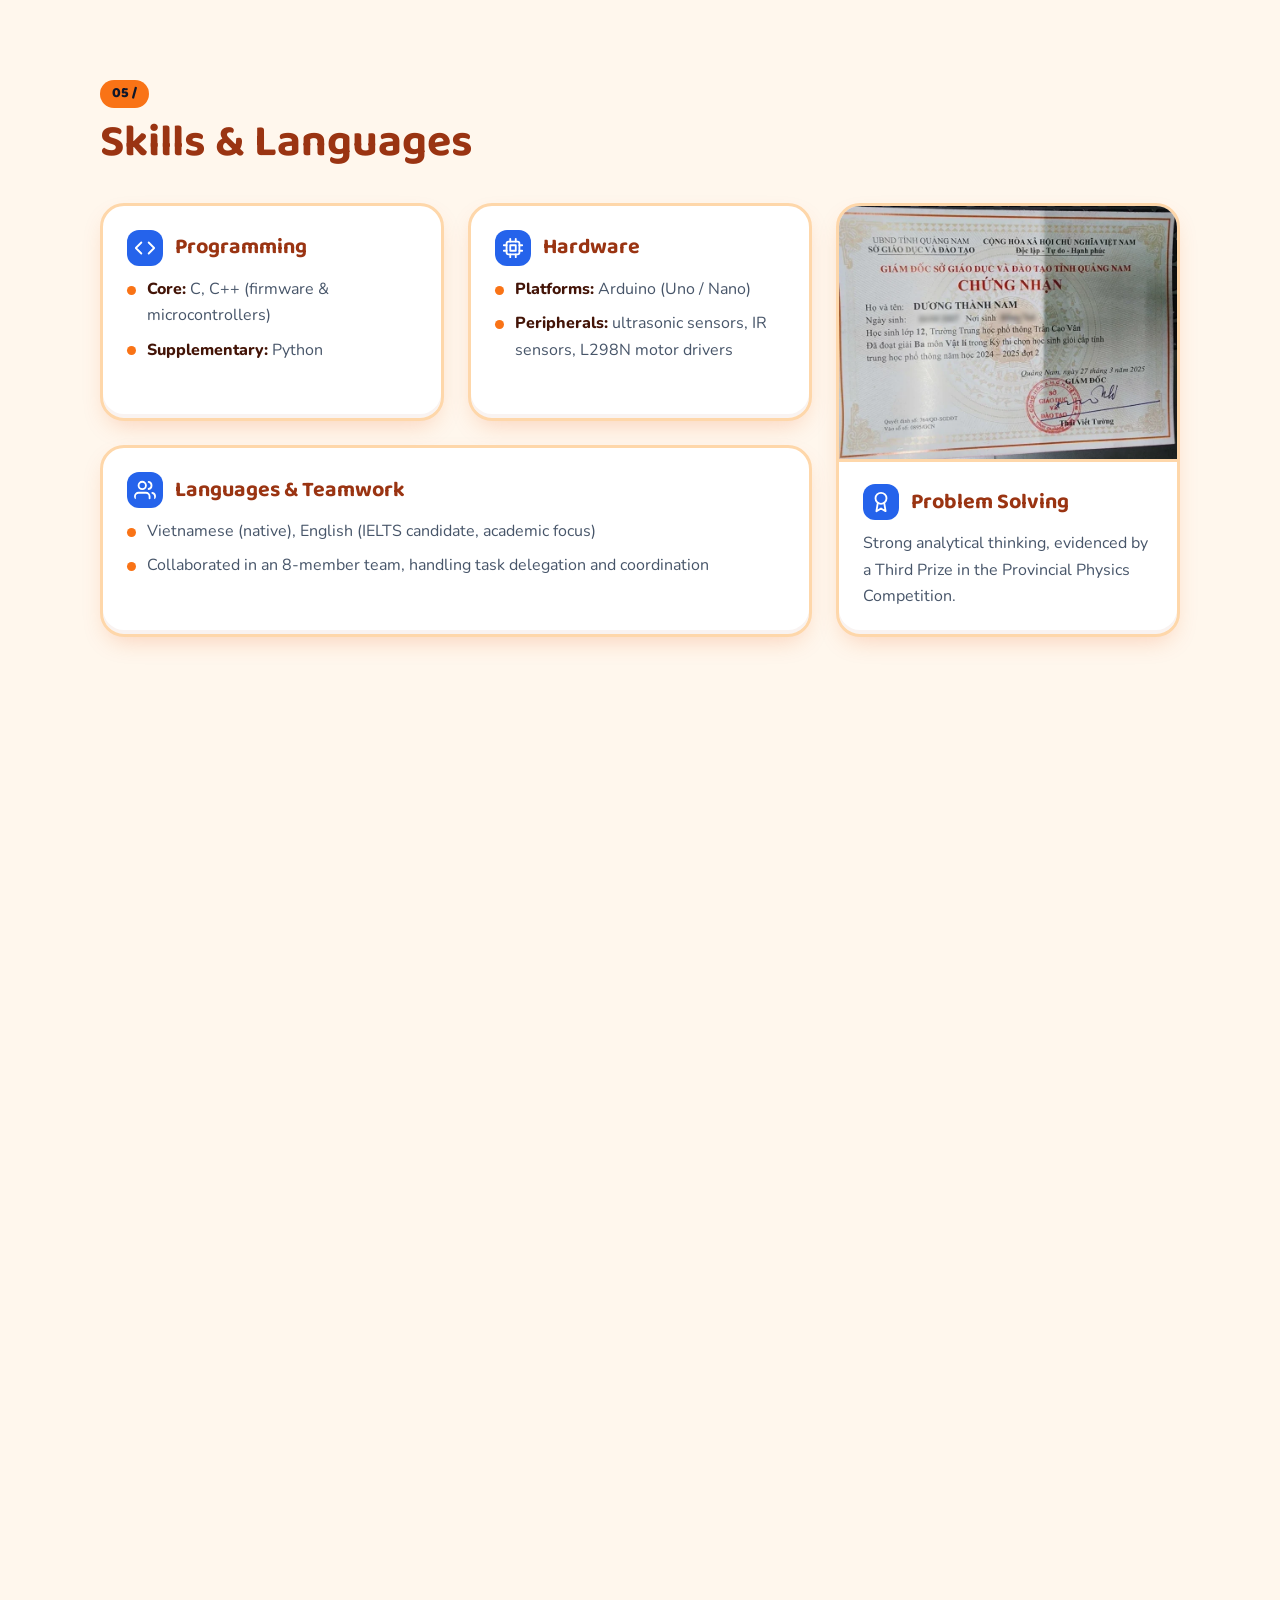
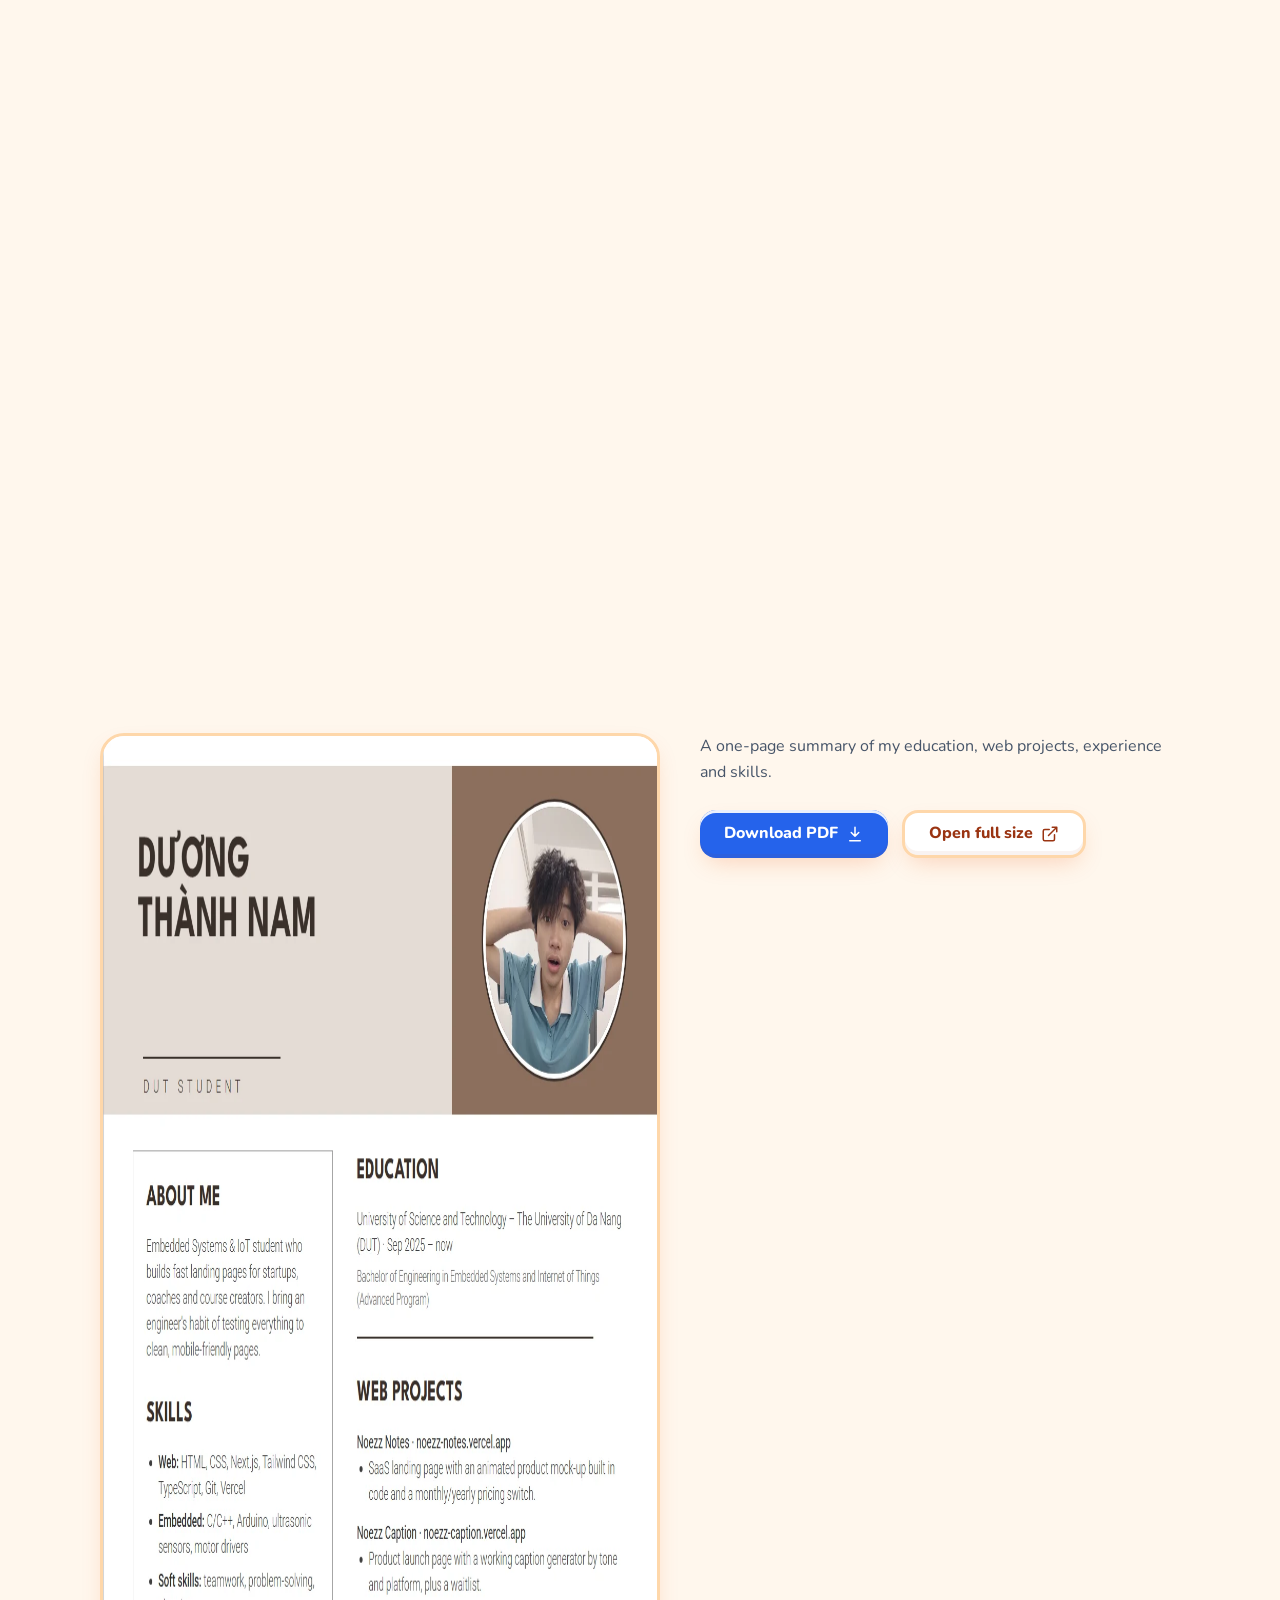
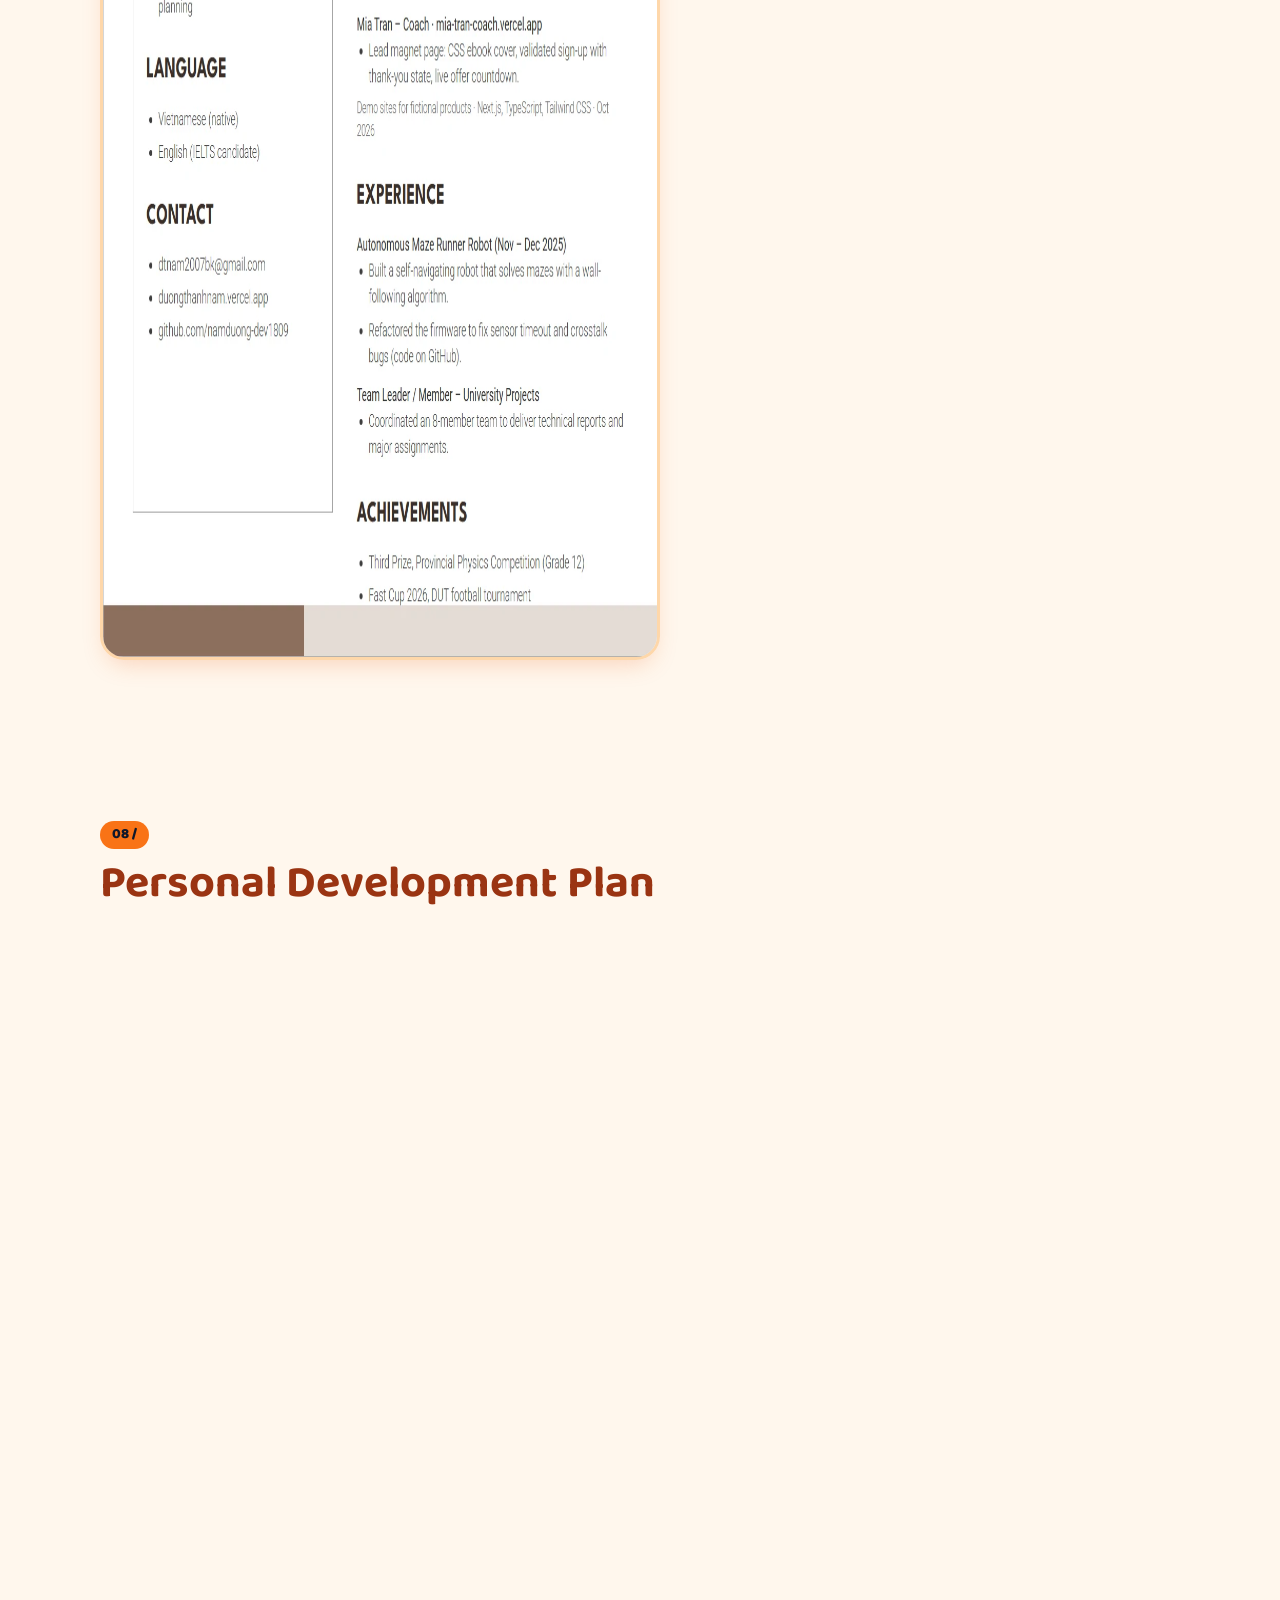
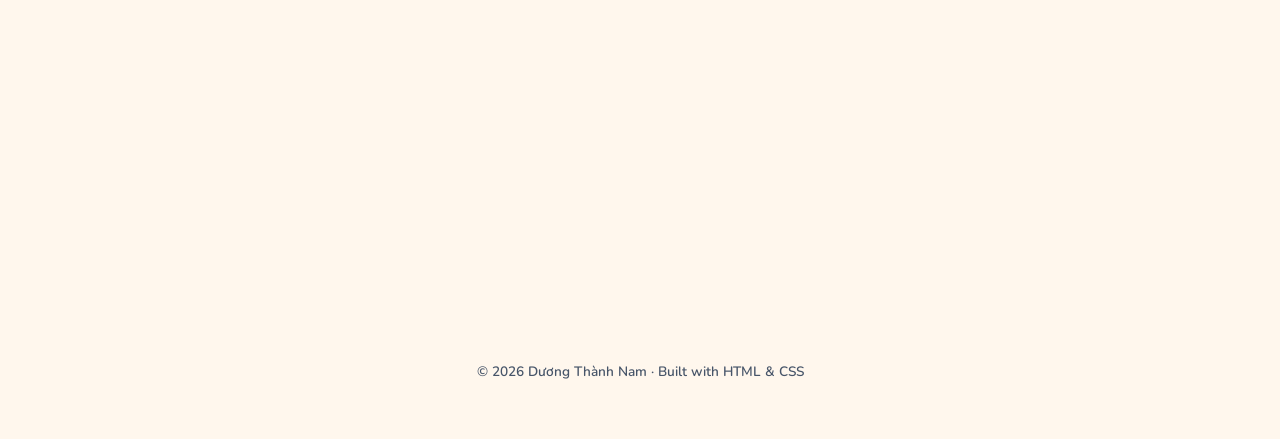
==== commit 4aac2c13: "Remove kicker labels, set delivery to 1-2 days Co-Authored-By: Claude Opus 5.5 <noreply@anthropic.co" ====
--- a/index.html
+++ b/index.html
@@ -54,8 +54,6 @@
 
   /* hero */
   .hero { display:grid; grid-template-columns:1.2fr .8fr; gap:56px; align-items:center; padding:64px 0 56px; }
-  .tag { display:inline-flex; align-items:center; gap:8px; font-family:var(--mono); font-weight:700; font-size:.9rem; color:var(--text); background:var(--surface); border:3px solid var(--line); padding:6px 14px; border-radius:999px; box-shadow:var(--clay); }
-  .tag::before { content:""; width:9px; height:9px; border-radius:50%; background:var(--accent); }
   .hero h1 { font-size:clamp(2.8rem,7.5vw,5rem); line-height:1; letter-spacing:-.01em; margin:22px 0 0; font-weight:800; }
   .hero h1 em { font-style:normal; color:var(--accent-text); }
   .hero .lead { color:var(--muted); font-size:1.15rem; max-width:560px; margin-top:20px; }
@@ -176,7 +174,6 @@
   <main id="top">
   <section class="hero">
     <div>
-      <span class="tag" data-vi="Làm website cho doanh nghiệp nhỏ · DUT">Websites for small businesses · DUT</span>
       <h1>Dương<br>Thành Nam<em>.</em></h1>
       <p class="uni">University of Science and Technology — The University of Da Nang</p>
       <p class="lead" data-vi="Mình làm landing page nhanh, đẹp trên điện thoại và tự động hóa bằng n8n cho coach, người bán khóa học và startup nhỏ. Mình cũng là sinh viên Hệ thống nhúng &amp; IoT tại Bách Khoa Đà Nẵng.">I build fast, mobile-friendly landing pages and n8n automations for coaches, course creators and small startups. I'm also an Embedded Systems &amp; IoT student at DUT.</p>
@@ -201,40 +198,36 @@
     <div class="head reveal"><span class="num">01 /</span><h2 data-vi="Dịch vụ &amp; bảng giá">Services &amp; Prices</h2></div>
     <div class="grid services">
       <article class="card reveal">
-        <span class="label" data-vi="Ra mắt nhanh">Quick launch</span>
         <h3 data-vi="Landing page 1 trang">One-page landing page</h3>
         <p class="price" data-vi="từ $45">from $45</p>
-        <ul data-vi="&lt;li&gt;Đẹp trên điện thoại và máy tính&lt;/li&gt;&lt;li&gt;Form thu email hoặc đăng ký, nút Zalo và email&lt;/li&gt;&lt;li&gt;Cài đặt hosting miễn phí&lt;/li&gt;&lt;li&gt;Giao trong khoảng 4 ngày&lt;/li&gt;">
+        <ul data-vi="&lt;li&gt;Đẹp trên điện thoại và máy tính&lt;/li&gt;&lt;li&gt;Form thu email hoặc đăng ký, nút Zalo và email&lt;/li&gt;&lt;li&gt;Cài đặt hosting miễn phí&lt;/li&gt;&lt;li&gt;Giao trong 1–2 ngày&lt;/li&gt;">
           <li>Looks great on phones and laptops</li>
           <li>Email sign-up form and contact buttons</li>
           <li>Free hosting set up for you</li>
-          <li>Delivered in about 4 days</li>
-        </ul>
-      </article>
-      <article class="card reveal">
-        <span class="label" data-vi="Phổ biến nhất">Most popular</span>
+          <li>Delivered in 1–2 days</li>
+        </ul>
+      </article>
+      <article class="card reveal">
         <h3 data-vi="Website tối đa 5 trang">Business website, up to 5 pages</h3>
         <p class="price" data-vi="từ $120">from $120</p>
-        <ul data-vi="&lt;li&gt;Song ngữ Việt – Anh cho khách nước ngoài&lt;/li&gt;&lt;li&gt;Trang dịch vụ, khóa học hoặc sản phẩm, có ảnh và giá&lt;/li&gt;&lt;li&gt;Form đăng ký hoặc đặt lịch hẹn, có FAQ&lt;/li&gt;&lt;li&gt;Giao trong khoảng 8 ngày&lt;/li&gt;">
+        <ul data-vi="&lt;li&gt;Song ngữ Việt – Anh cho khách nước ngoài&lt;/li&gt;&lt;li&gt;Trang dịch vụ, khóa học hoặc sản phẩm, có ảnh và giá&lt;/li&gt;&lt;li&gt;Form đăng ký hoặc đặt lịch hẹn, có FAQ&lt;/li&gt;&lt;li&gt;Giao trong 1–2 ngày&lt;/li&gt;">
           <li>Bilingual Vietnamese – English</li>
           <li>Service, course or product pages with photos and prices</li>
           <li>Sign-up or booking form, plus FAQ</li>
-          <li>Delivered in about 8 days</li>
-        </ul>
-      </article>
-      <article class="card reveal">
-        <span class="label" data-vi="Bớt việc tay">Less manual work</span>
+          <li>Delivered in 1–2 days</li>
+        </ul>
+      </article>
+      <article class="card reveal">
         <h3 data-vi="Tự động hóa với n8n">n8n automation</h3>
         <p class="price" data-vi="từ $30">from $30</p>
-        <ul data-vi="&lt;li&gt;Đặt lịch → email xác nhận → Google Sheets hoặc CRM&lt;/li&gt;&lt;li&gt;Đăng ký → email chào mừng tự động&lt;/li&gt;&lt;li&gt;Chạy trên tài khoản n8n của bạn, kèm video hướng dẫn&lt;/li&gt;&lt;li&gt;Giao trong khoảng 3 ngày&lt;/li&gt;">
+        <ul data-vi="&lt;li&gt;Đặt lịch → email xác nhận → Google Sheets hoặc CRM&lt;/li&gt;&lt;li&gt;Đăng ký → email chào mừng tự động&lt;/li&gt;&lt;li&gt;Chạy trên tài khoản n8n của bạn, kèm video hướng dẫn&lt;/li&gt;&lt;li&gt;Giao trong 1–2 ngày&lt;/li&gt;">
           <li>Booking → confirmation email → Google Sheets or CRM</li>
           <li>Sign-up → automatic welcome emails</li>
           <li>Runs on your own n8n account, with a how-to video</li>
-          <li>Delivered in about 3 days</li>
-        </ul>
-      </article>
-      <article class="card reveal">
-        <span class="label" data-vi="Sau khi bàn giao">After launch</span>
+          <li>Delivered in 1–2 days</li>
+        </ul>
+      </article>
+      <article class="card reveal">
         <h3 data-vi="Bảo trì &amp; cập nhật">Updates &amp; maintenance</h3>
         <p class="price" data-vi="$50/tháng">$50/mo</p>
         <ul data-vi="&lt;li&gt;Đổi chữ, ảnh, giá khi bạn cần&lt;/li&gt;&lt;li&gt;Sửa lỗi và giữ website luôn chạy&lt;/li&gt;&lt;li&gt;Nhắc gia hạn tên miền&lt;/li&gt;">
@@ -254,7 +247,6 @@
     <div class="grid featured">
       <article class="card reveal">
         <div class="media"><a href="https://mia-tran-coach.vercel.app" target="_blank" rel="noopener"><img src="images/mia-tran.png" alt="Home page of the Mia Tran coach landing page demo, with a free guide sign-up form and ebook cover" loading="lazy" width="1440" height="900"></a></div>
-        <span class="label" data-vi="Landing page cho coach · Next.js">Coach lead magnet page · Next.js</span>
         <h3>Mia Tran</h3>
         <p data-vi="Landing page tặng ebook để thu email cho một coach (giả định): bìa ebook dựng bằng CSS, form đăng ký kiểm tra từng ô, đồng hồ đếm ngược ưu đãi theo múi giờ người xem, rồi giới thiệu khóa học trả phí.">Free-guide landing page for a fictional coach: CSS-drawn ebook cover, validated sign-up form, an early-bird countdown in the visitor's time zone, then a paid course offer.</p>
         <div class="tags"><span>Next.js</span><span>Tailwind CSS</span><span>TypeScript</span><span>Lead magnet</span></div>
@@ -262,7 +254,6 @@
       </article>
       <article class="card reveal">
         <div class="media"><a href="https://noezz-caption.vercel.app" target="_blank" rel="noopener"><img src="images/caption.png" alt="Home page of the Noezz Caption launch page demo, with a caption generator box and waitlist form" loading="lazy" width="1440" height="900"></a></div>
-        <span class="label" data-vi="Trang ra mắt sản phẩm · Next.js">Product launch page · Next.js</span>
         <h3>Noezz Caption</h3>
         <p data-vi="Trang ra mắt và đăng ký waitlist cho một công cụ AI viết caption (giả định): ô dùng thử tạo 3 caption theo giọng văn và nền tảng, có hashtag và nút sao chép; đăng ký waitlist hiện số thứ tự.">Launch and waitlist page for a fictional AI caption tool: a working try-it box that writes three captions by tone and platform, with hashtags and copy buttons, plus a waitlist with a live position.</p>
         <div class="tags"><span>Next.js</span><span>Tailwind CSS</span><span>TypeScript</span><span>Launch page</span></div>
@@ -270,7 +261,6 @@
       </article>
       <article class="card reveal">
         <div class="media"><a href="https://noezz-notes.vercel.app" target="_blank" rel="noopener"><img src="images/notes.webp" alt="Home page of the Noezz Notes SaaS demo website" loading="lazy" width="960" height="600"></a></div>
-        <span class="label" data-vi="Landing page SaaS · Next.js">SaaS landing page · Next.js</span>
         <h3>Noezz Notes</h3>
         <p data-vi="Landing page cho một ứng dụng AI ghi chép cuộc họp (giả định): khung app có hiệu ứng dựng bằng code, bảng giá gạt Tháng/Năm, FAQ đóng mở và ô đăng ký email.">Landing page for a fictional AI meeting-notes app: animated app mock-up built in code, monthly/yearly pricing switch, FAQ accordion and email sign-up.</p>
         <div class="tags"><span>Next.js</span><span>Tailwind CSS</span><span>TypeScript</span><span>SaaS</span></div>
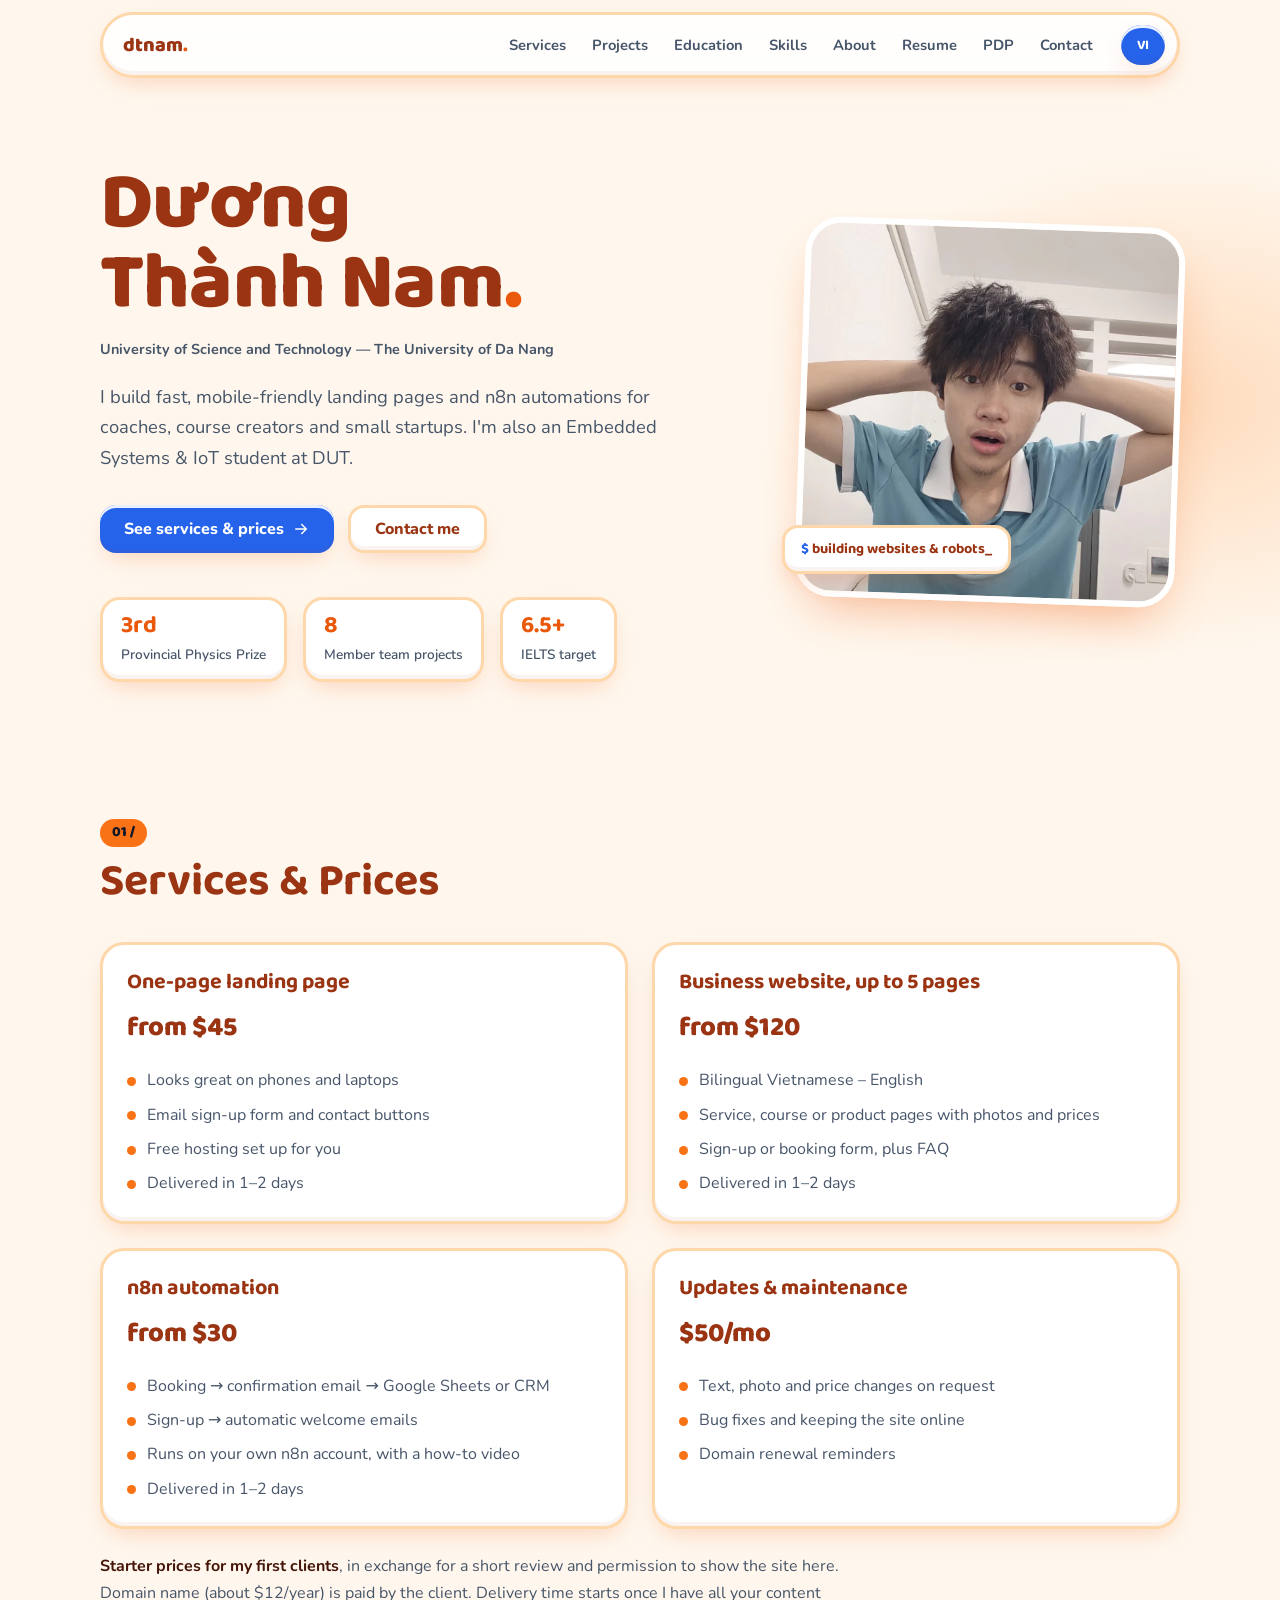
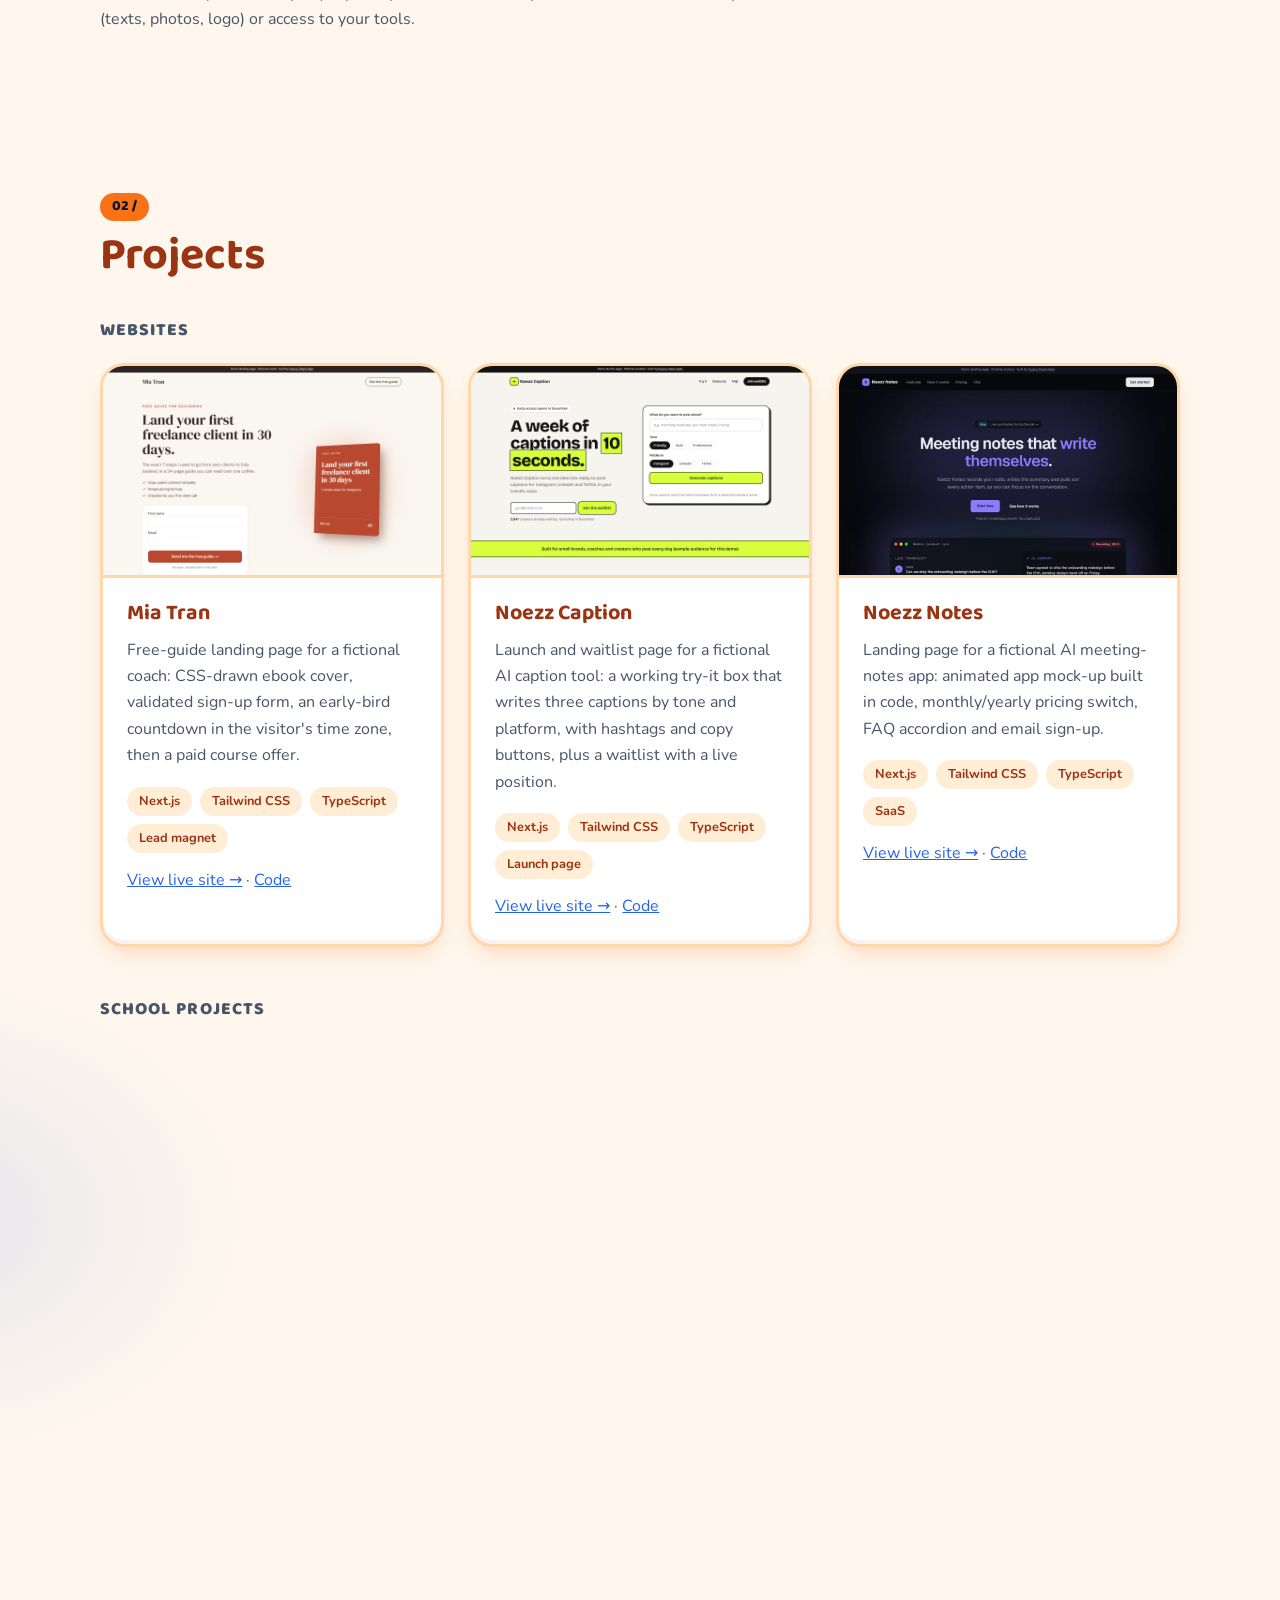
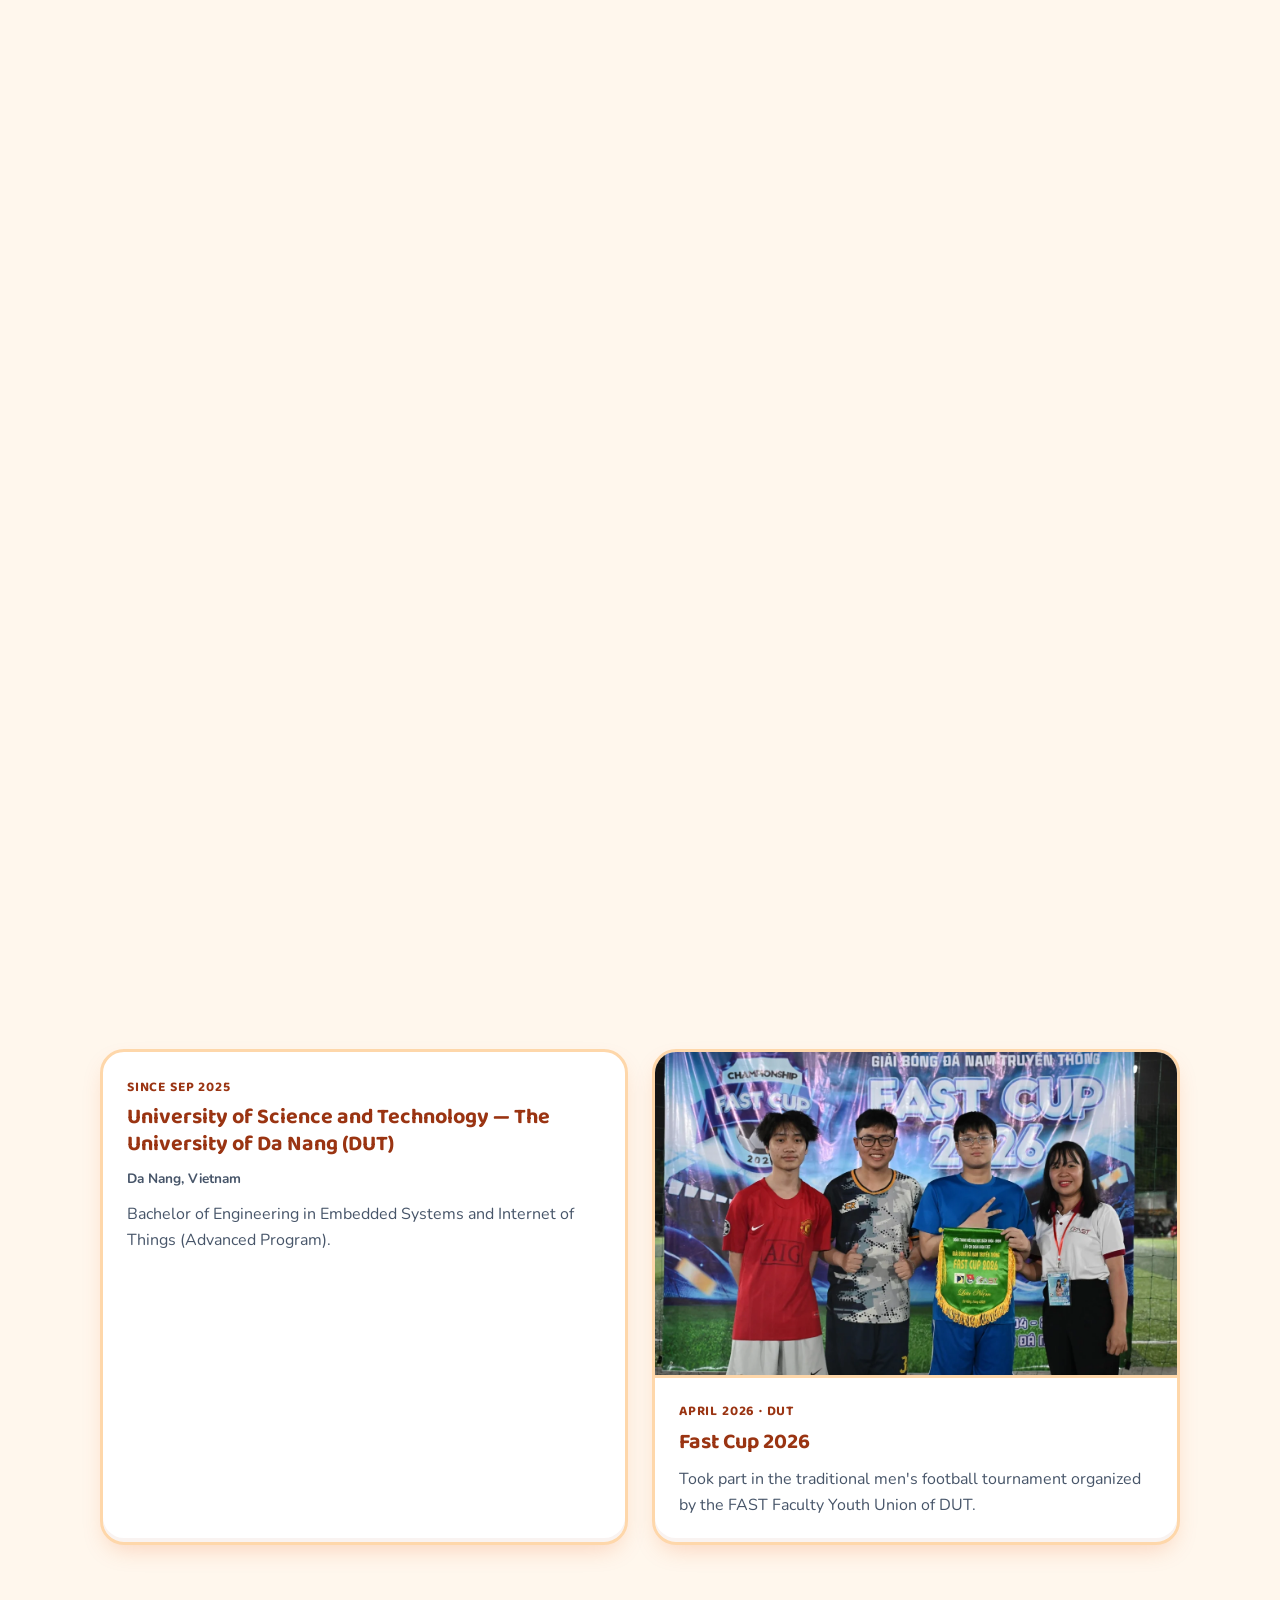
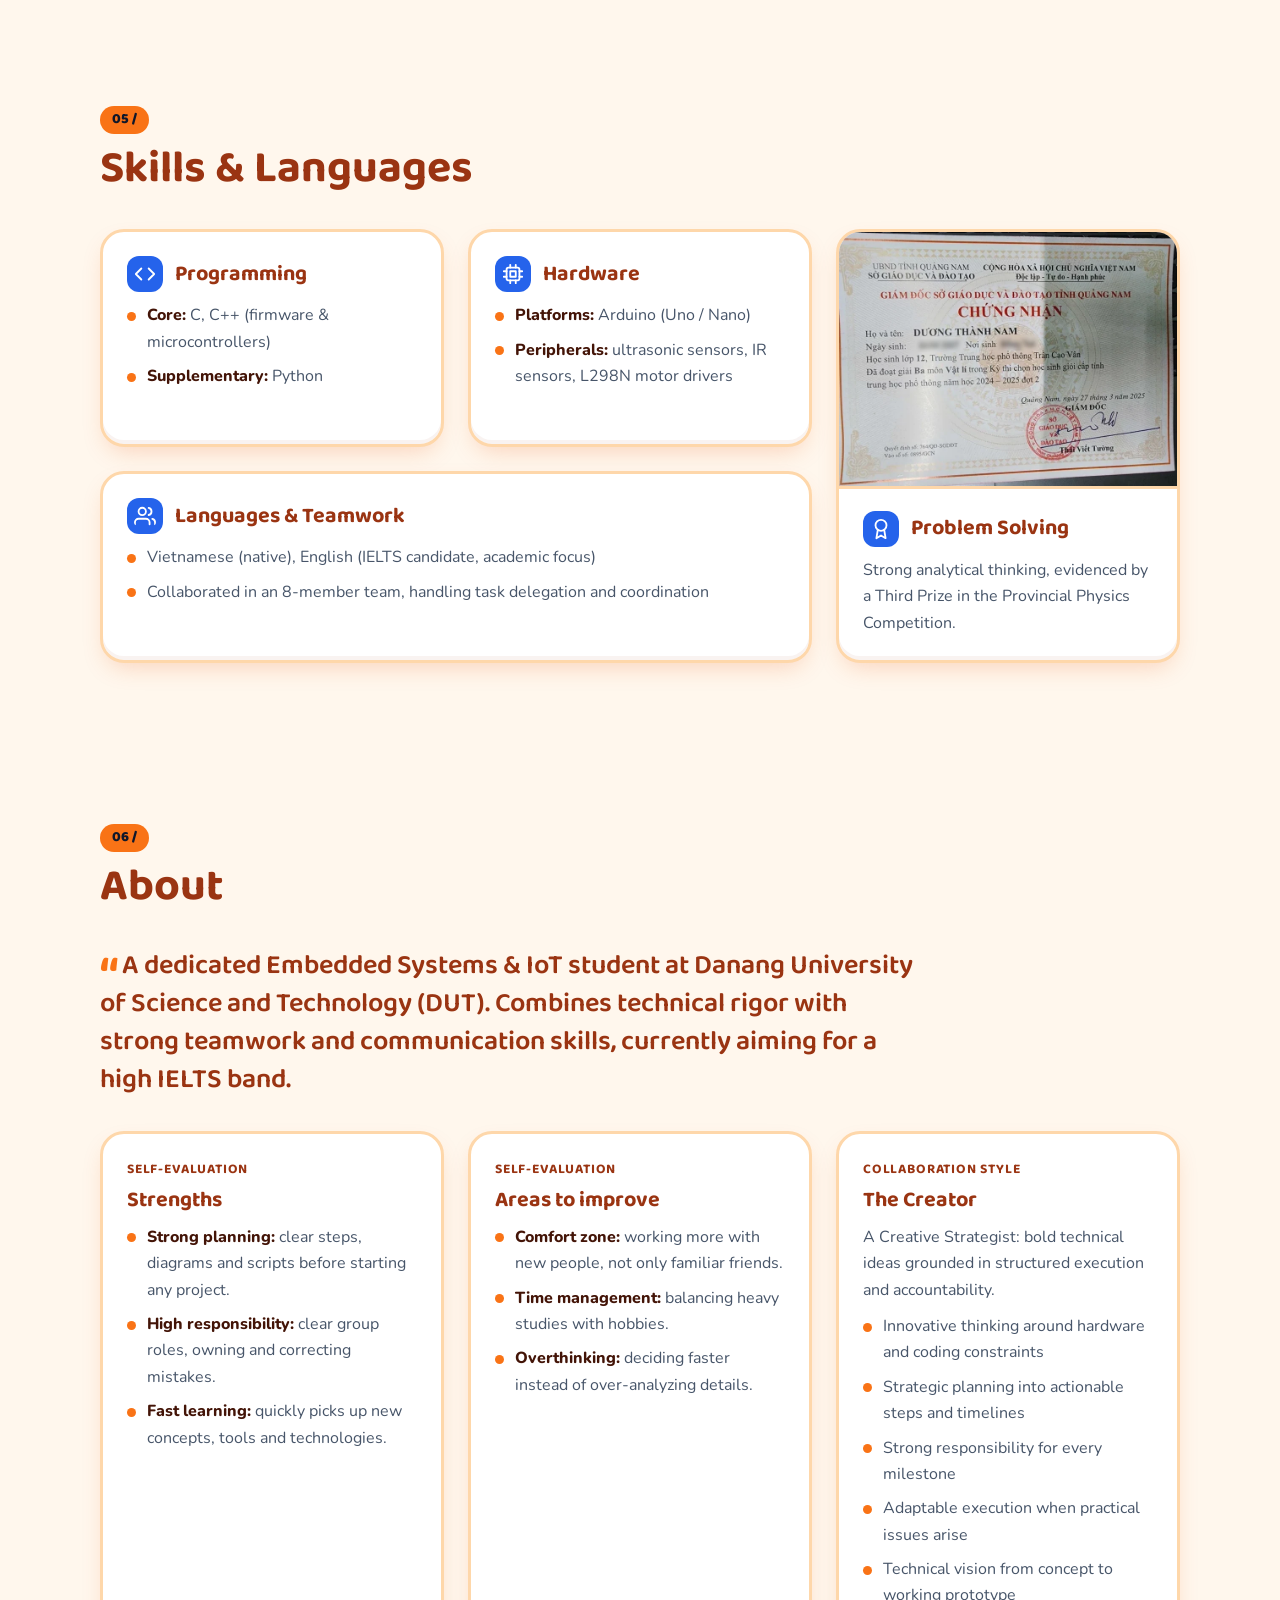
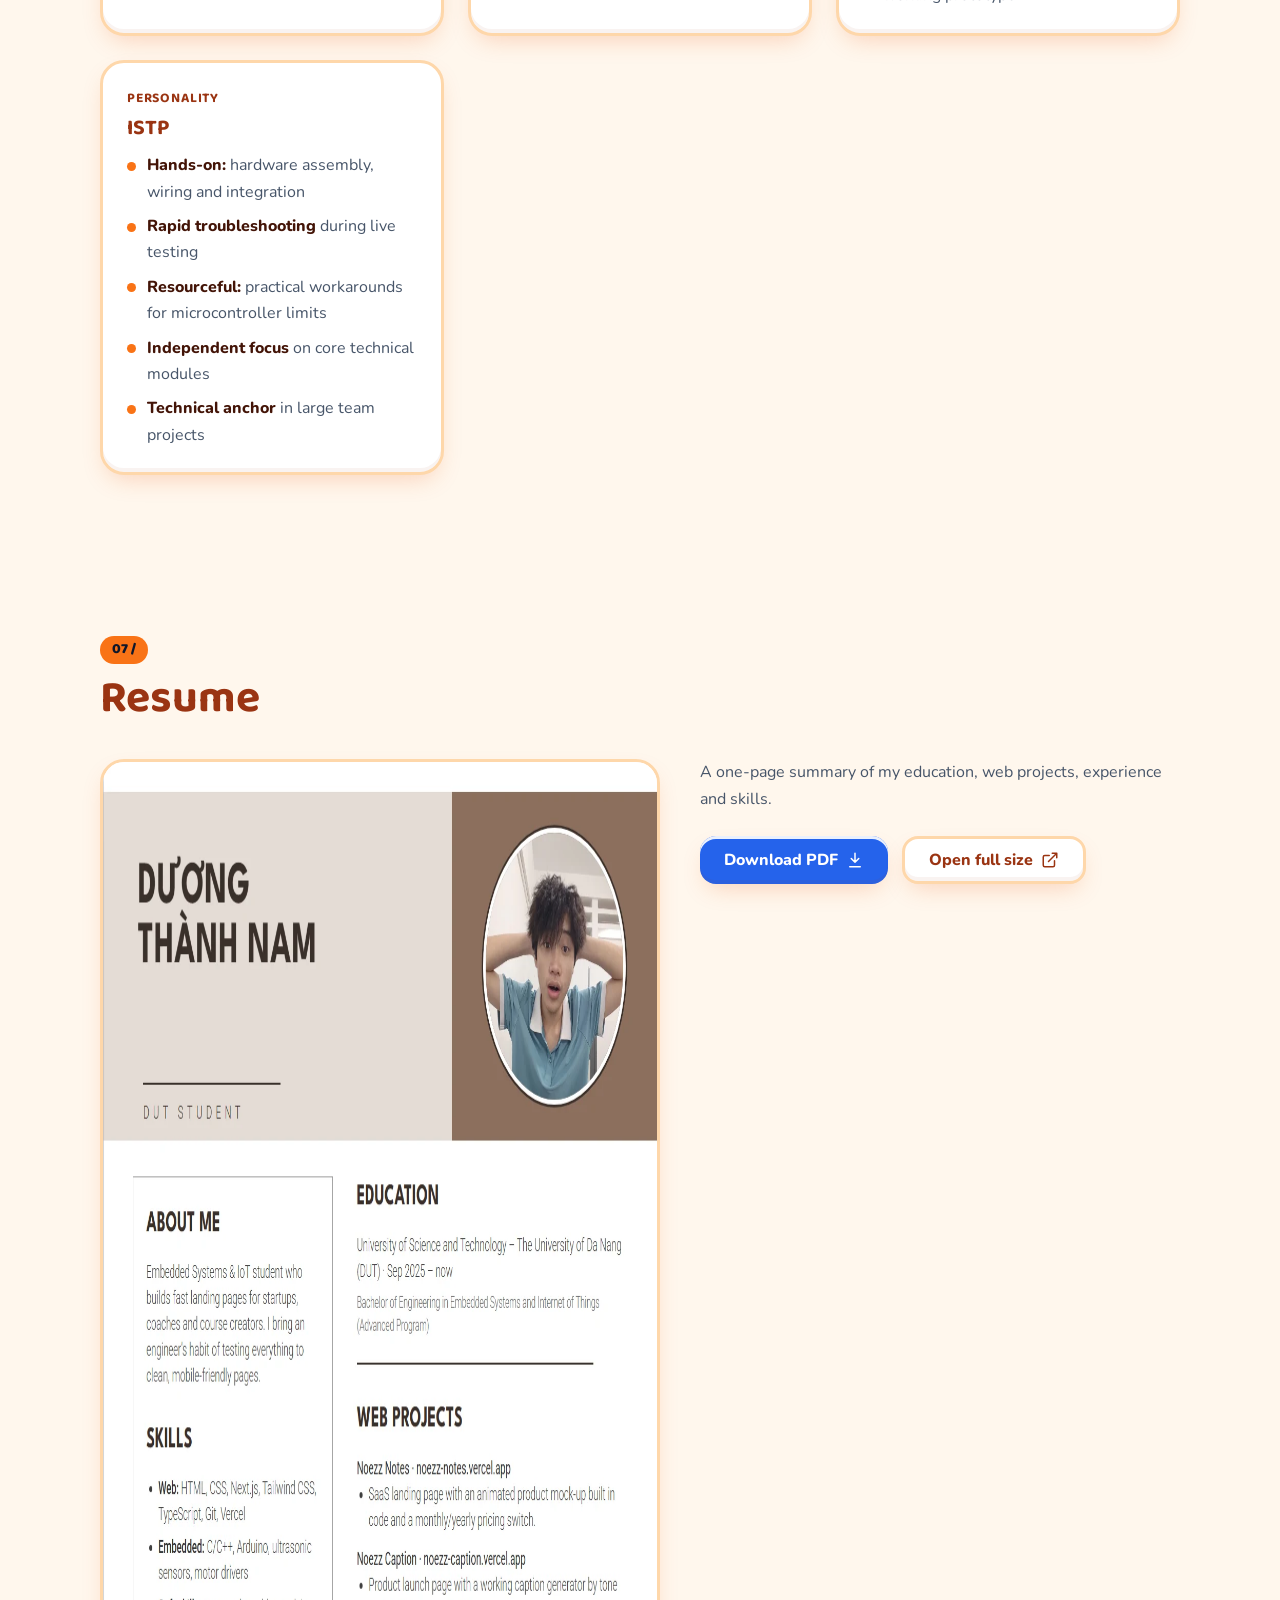
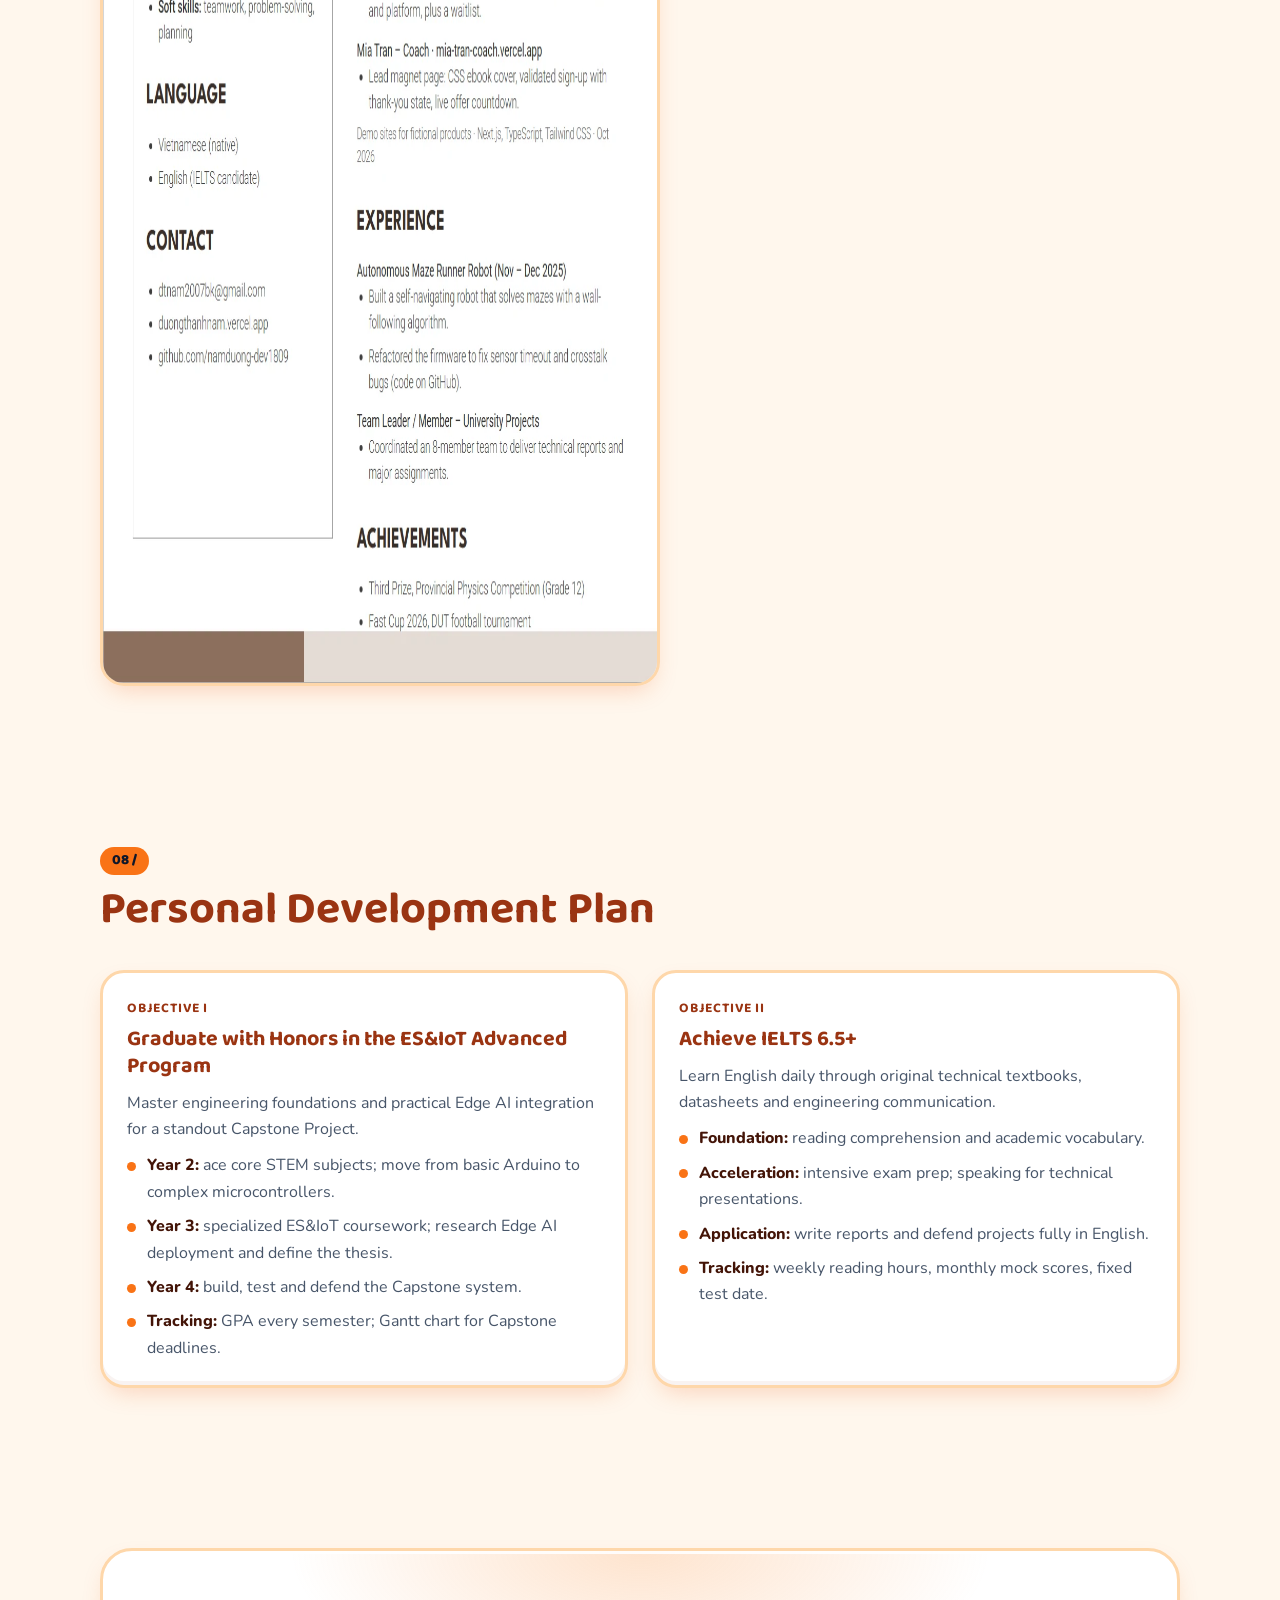
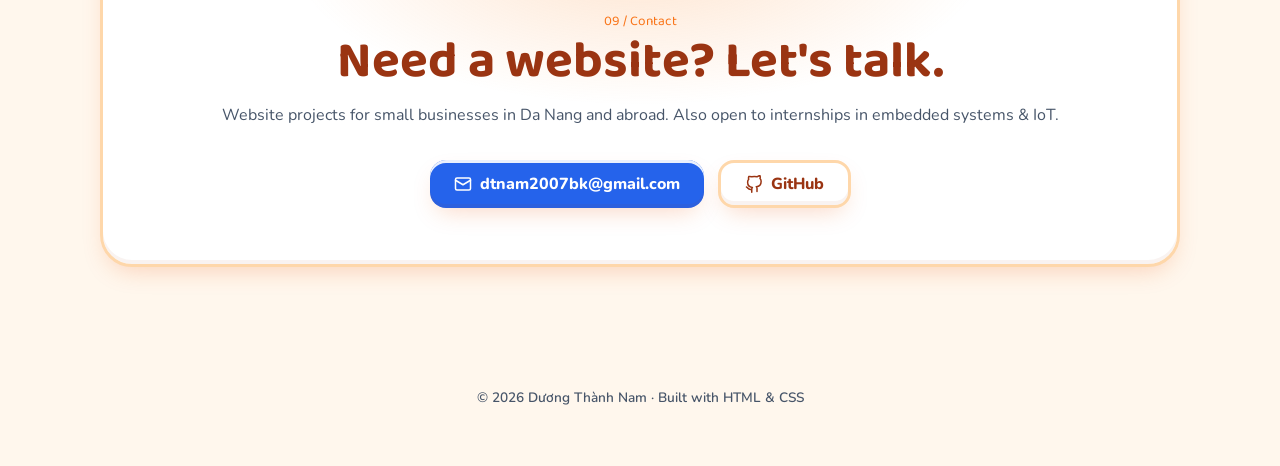
==== commit a5d32170: "Note that delivery time starts once content is received Co-Authored-By: Claude Opus 5.5 <noreply@ant" ====
--- a/index.html
+++ b/index.html
@@ -237,8 +237,8 @@
         </ul>
       </article>
     </div>
-    <p class="note reveal" data-vi="&lt;b&gt;Giá khởi điểm cho những khách hàng đầu tiên&lt;/b&gt;, đổi lại một đánh giá ngắn và cho phép đưa website vào đây. Tên miền (khoảng $12/năm) do khách tự trả.">
-      <b>Starter prices for my first clients</b>, in exchange for a short review and permission to show the site here. Domain name (about $12/year) is paid by the client.</p>
+    <p class="note reveal" data-vi="&lt;b&gt;Giá khởi điểm cho những khách hàng đầu tiên&lt;/b&gt;, đổi lại một đánh giá ngắn và cho phép đưa website vào đây. Tên miền (khoảng $12/năm) do khách tự trả. Thời gian giao tính từ lúc mình nhận đủ nội dung (chữ, ảnh, logo) hoặc quyền truy cập công cụ.">
+      <b>Starter prices for my first clients</b>, in exchange for a short review and permission to show the site here. Domain name (about $12/year) is paid by the client. Delivery time starts once I have all your content (texts, photos, logo) or access to your tools.</p>
   </section>
 
   <section id="projects">
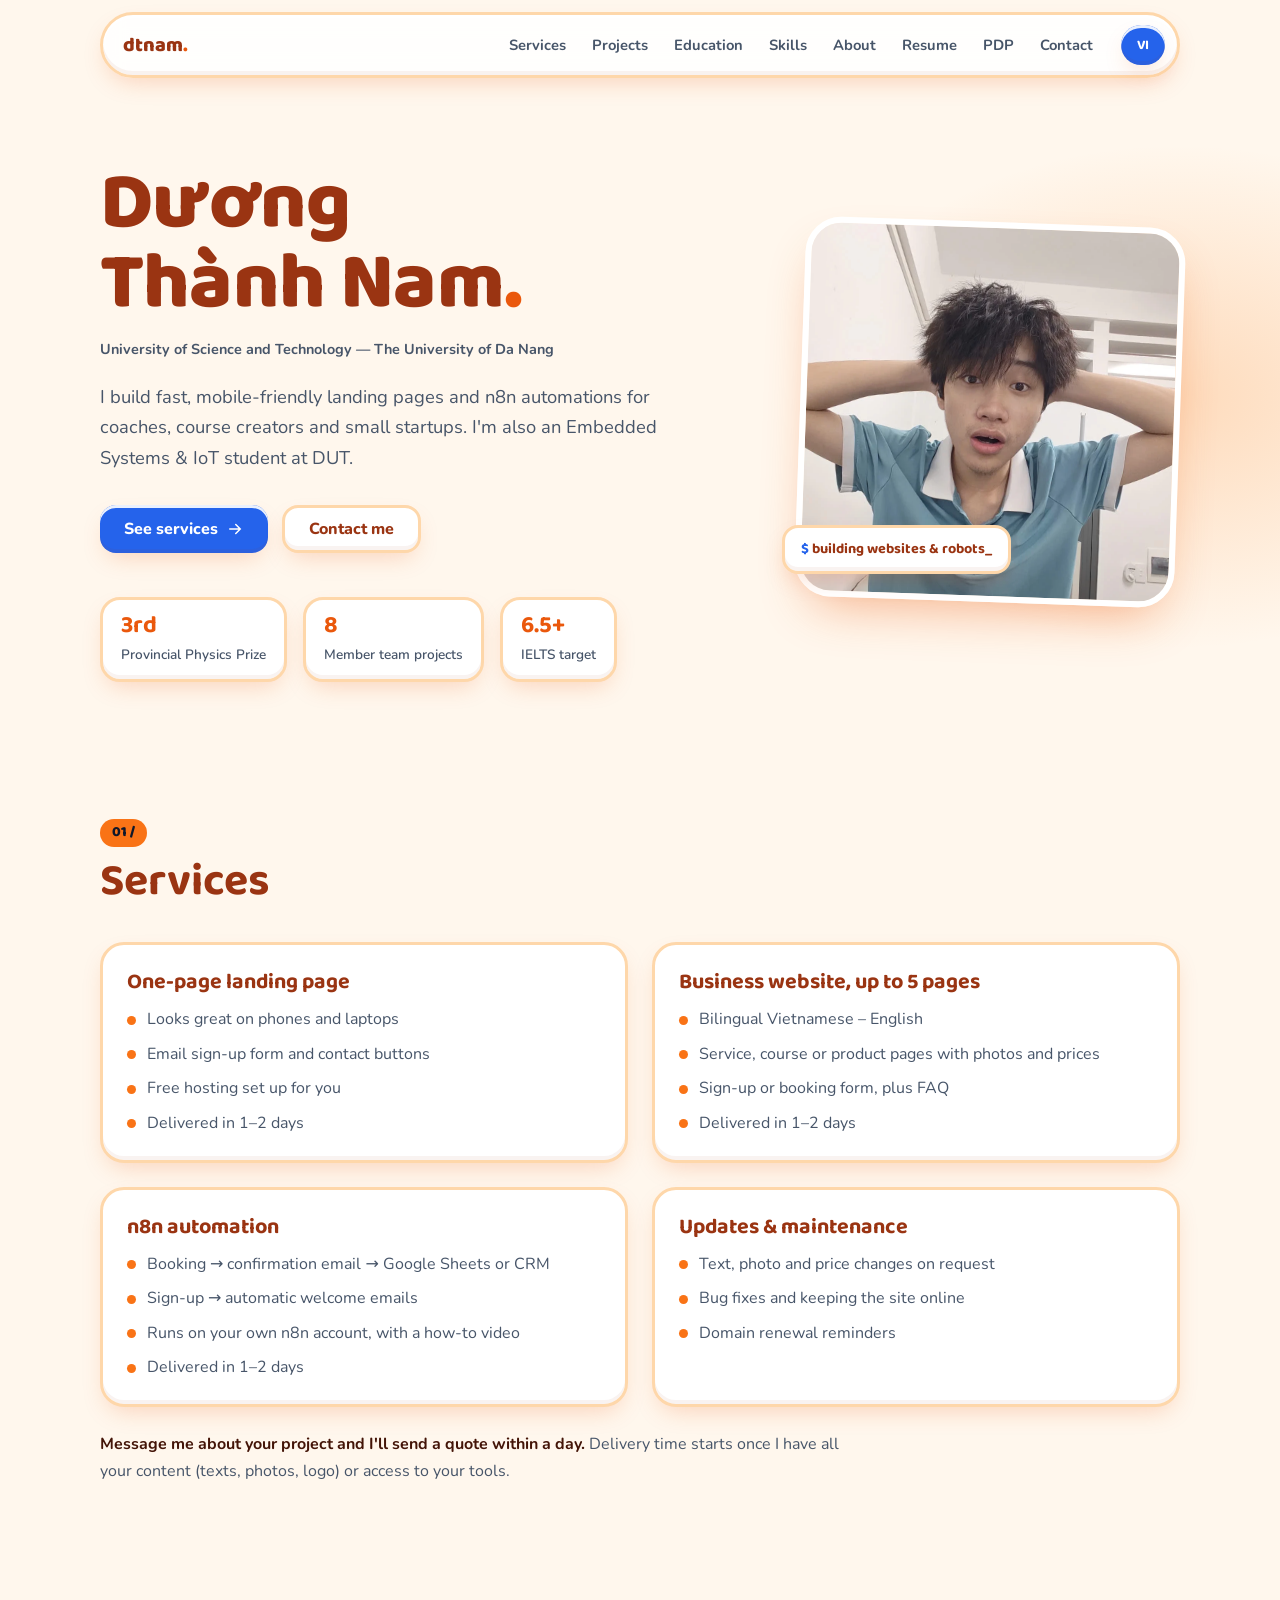
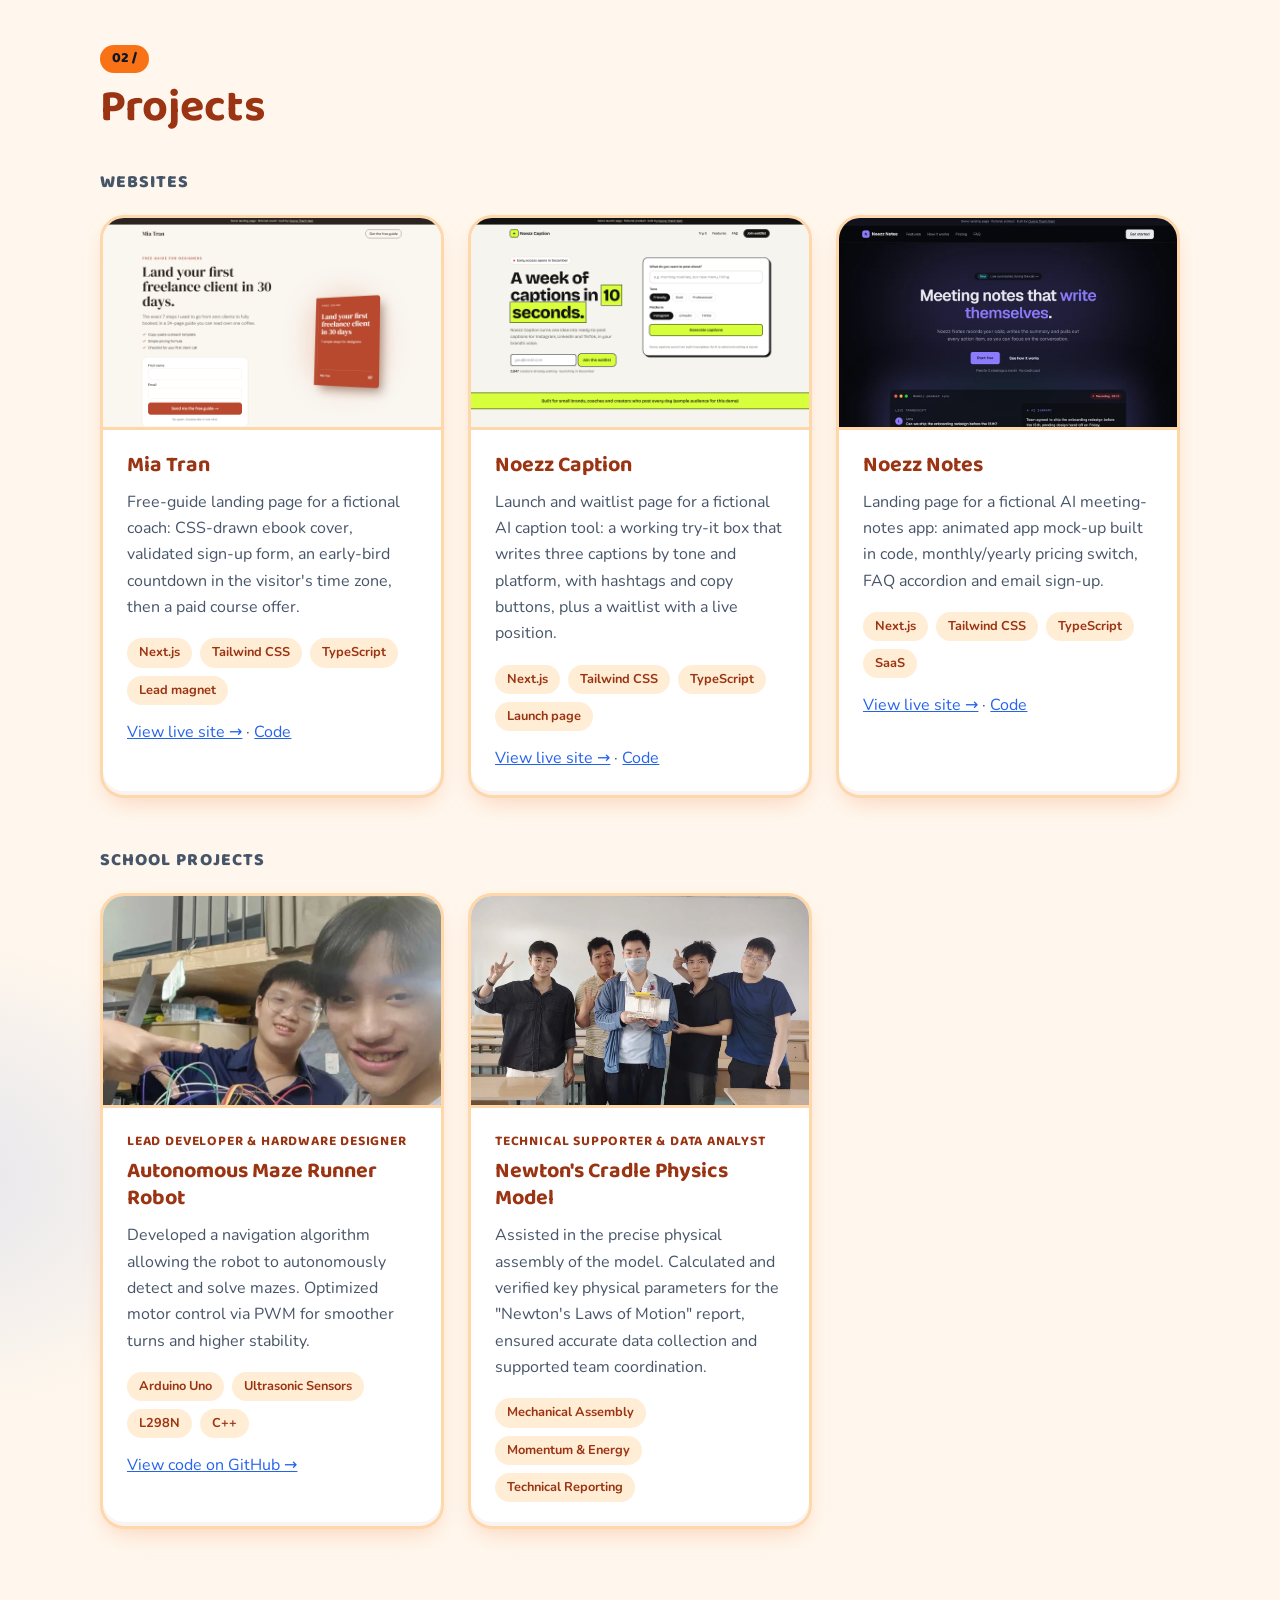
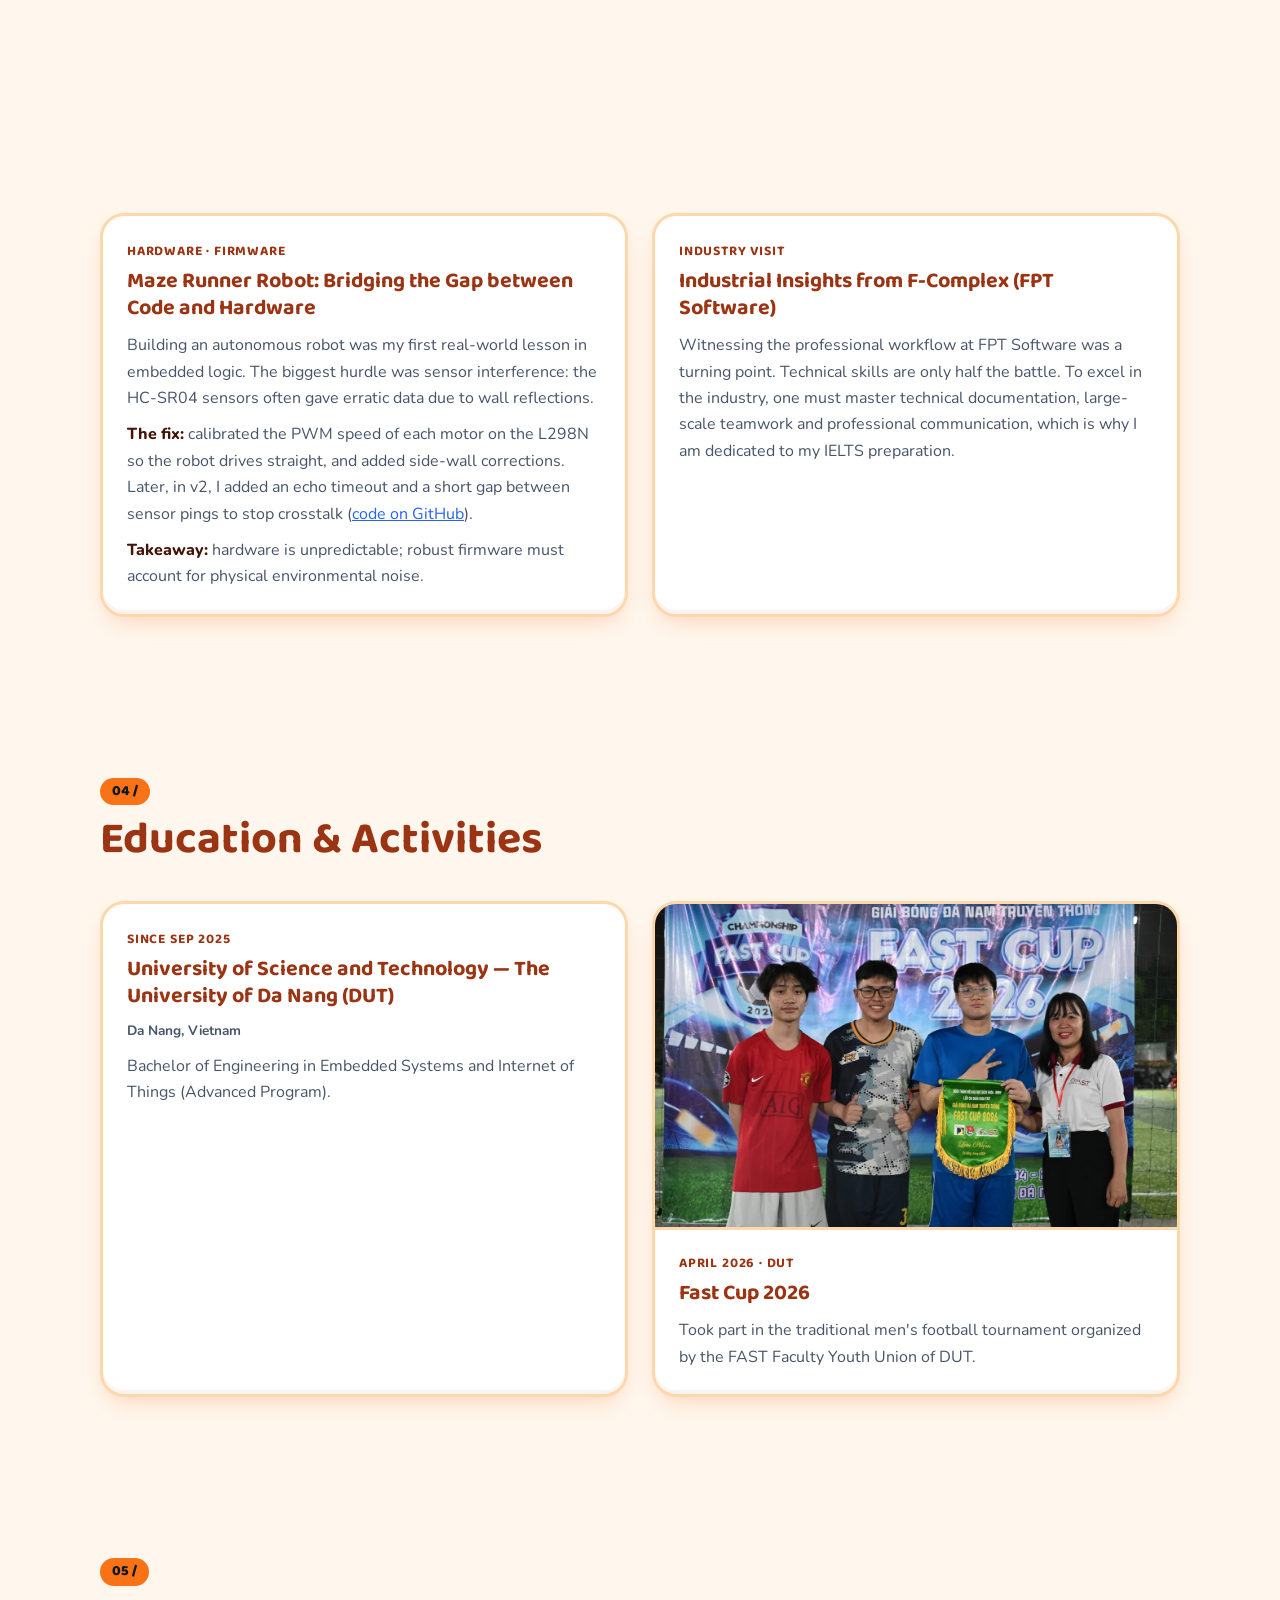
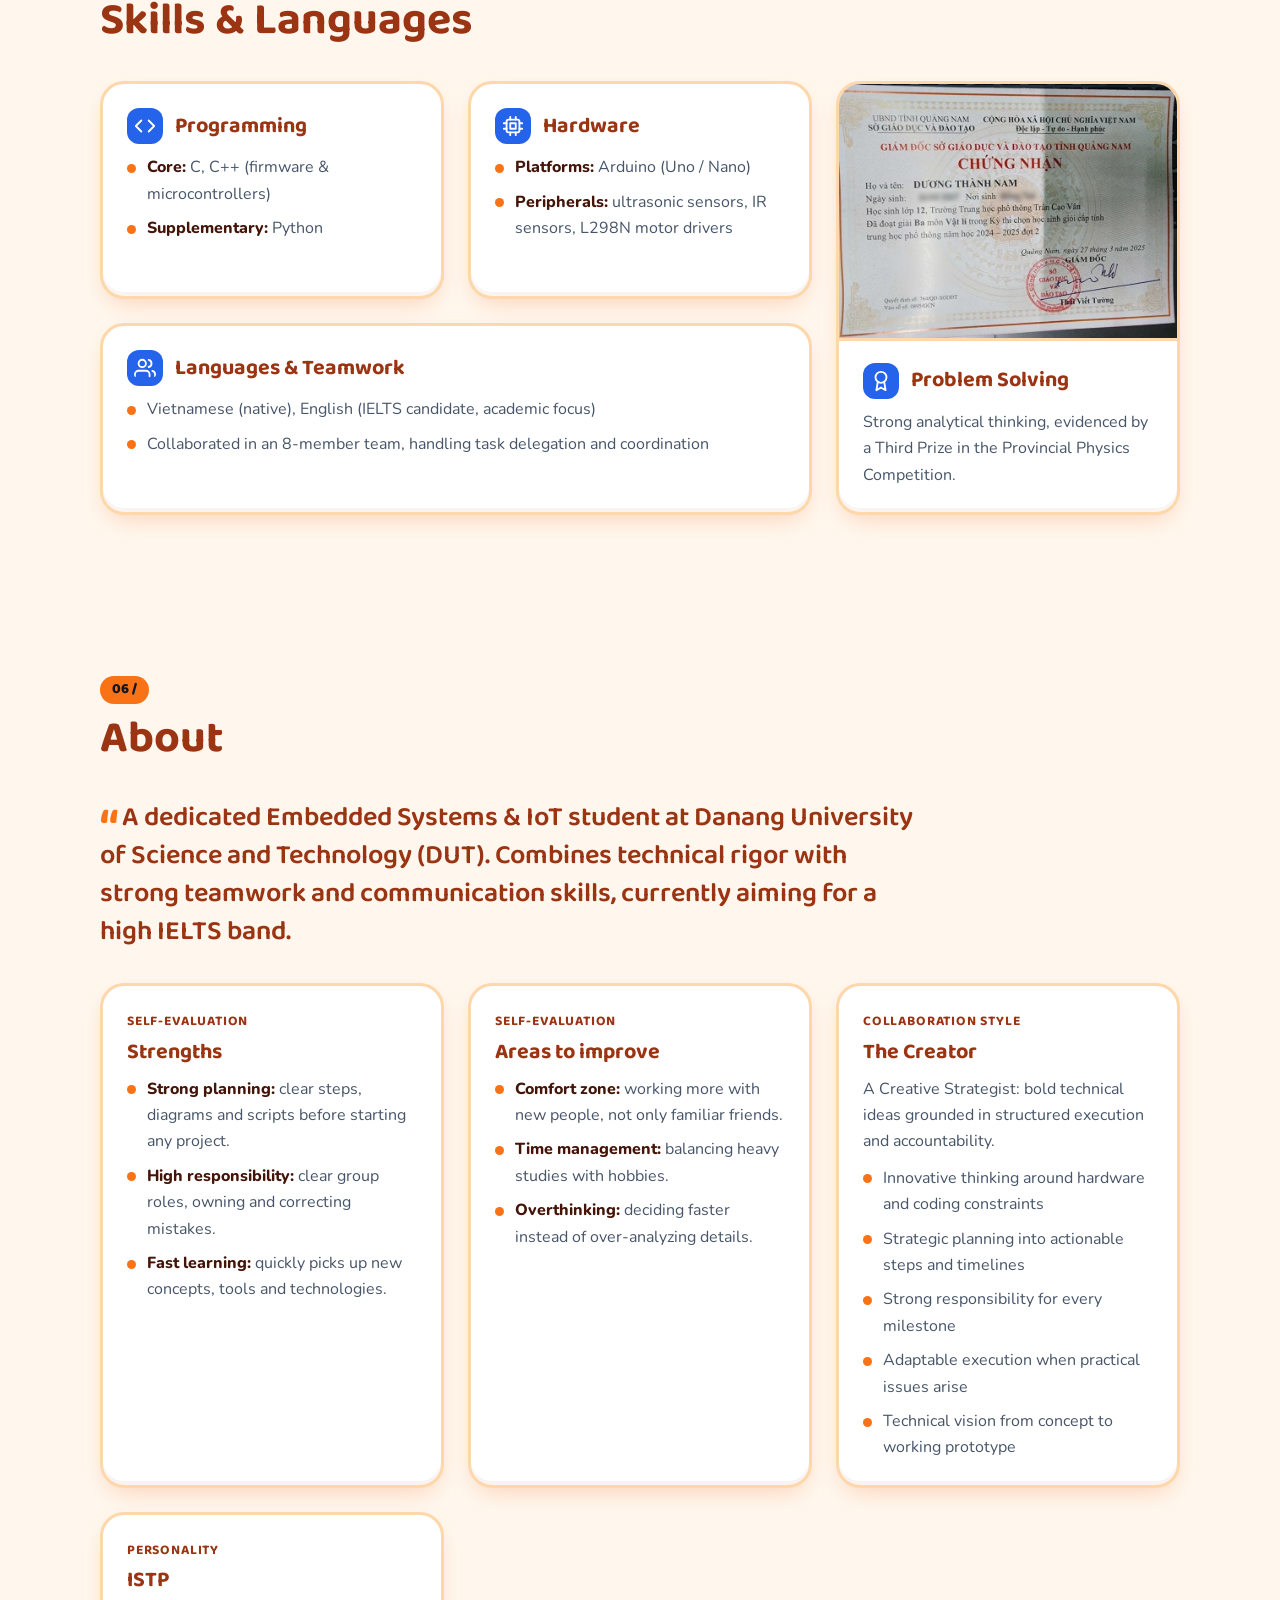
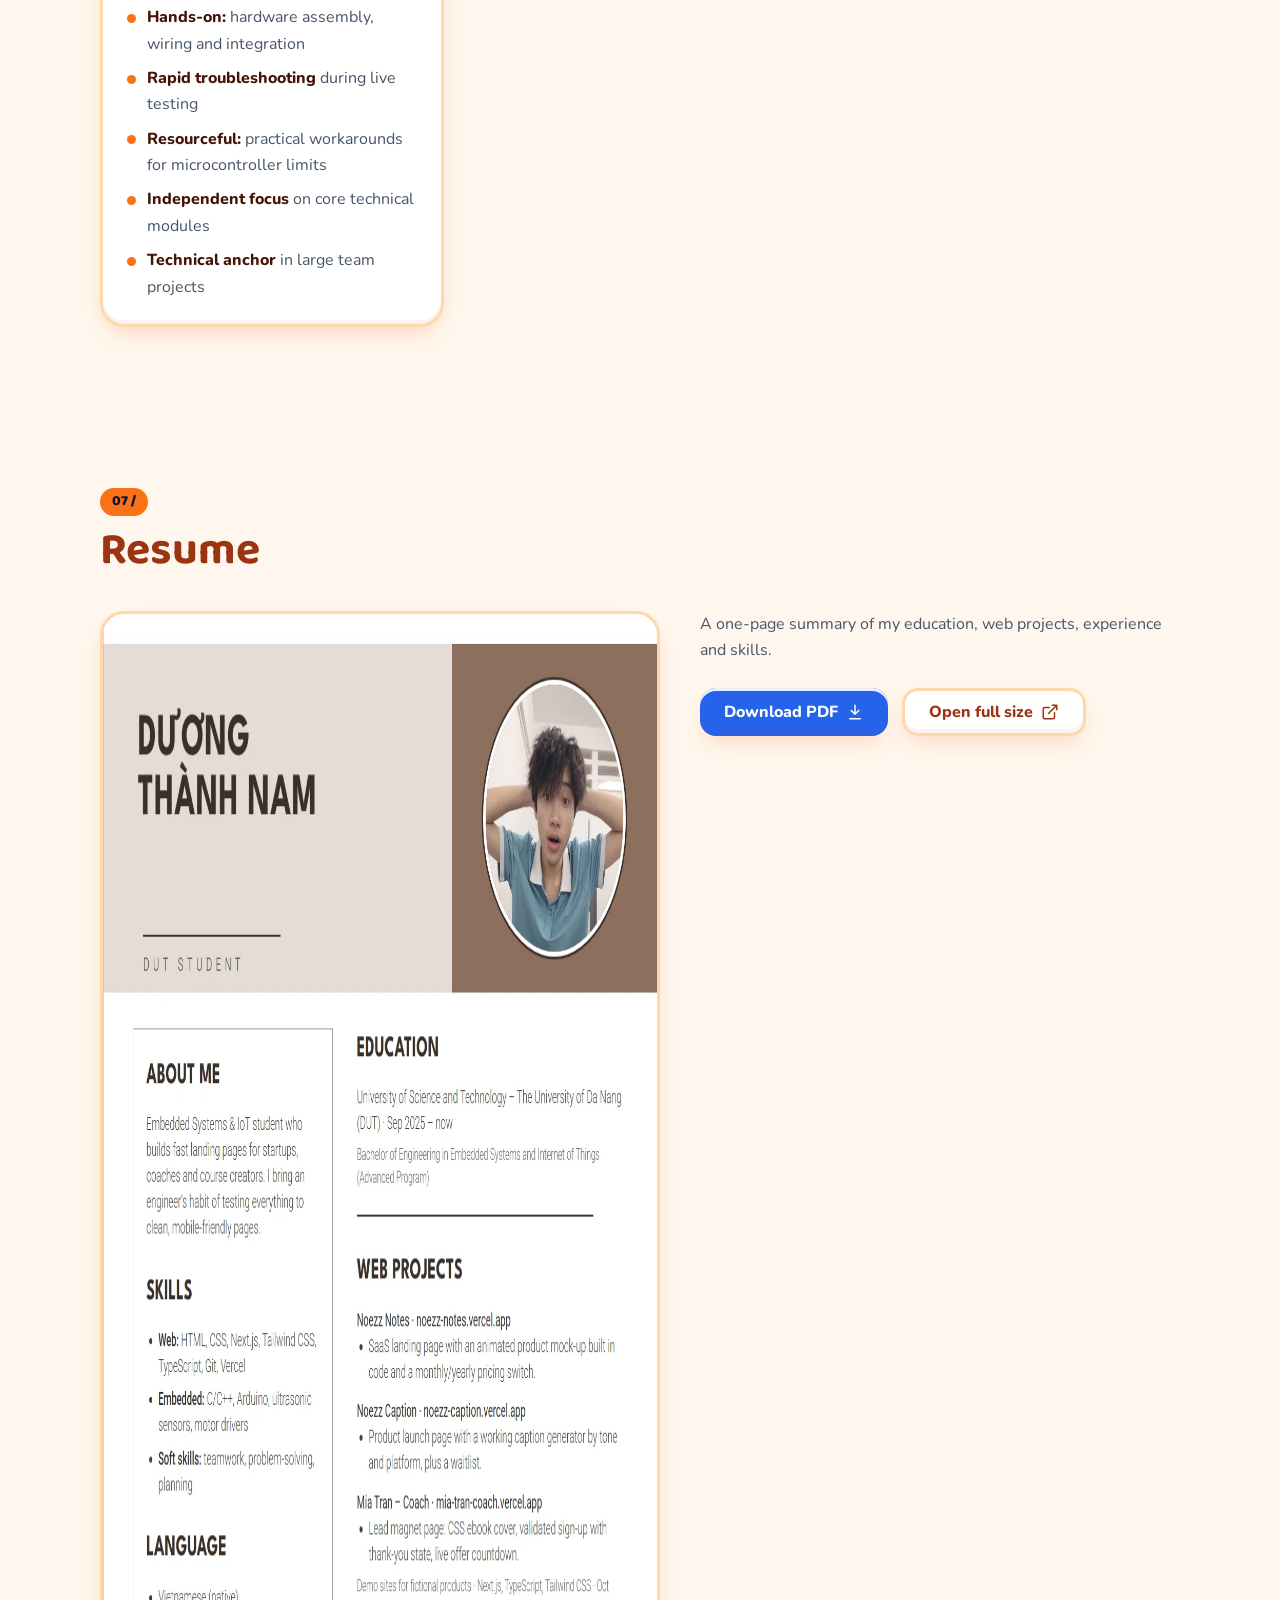
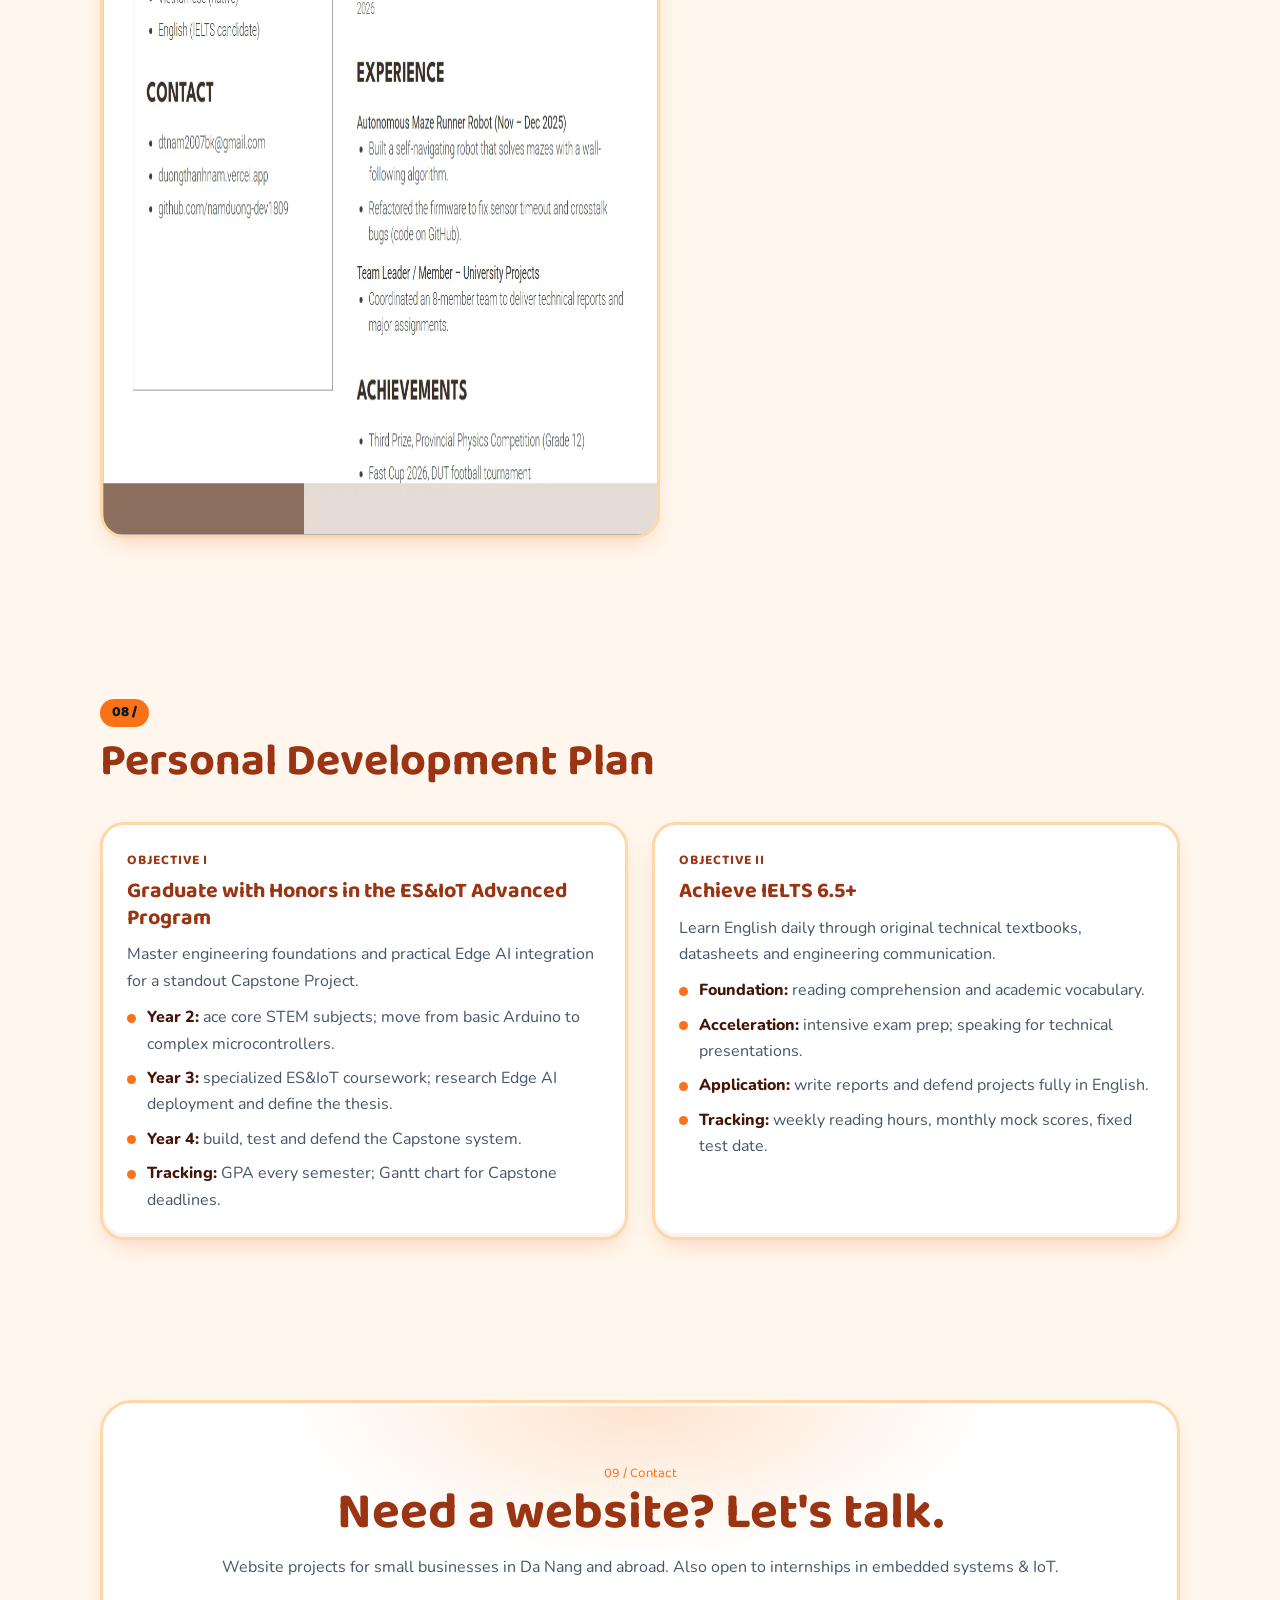
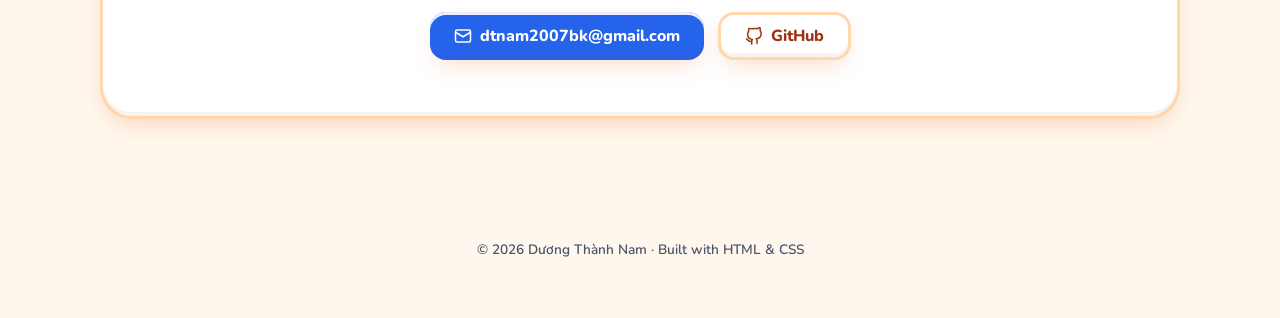
==== commit 52078689: "Remove prices from services, ask visitors for a quote instead Co-Authored-By: Claude Opus 5.5 <norep" ====
--- a/index.html
+++ b/index.html
@@ -82,7 +82,7 @@
   .head .num { display:inline-block; font-family:var(--mono); font-weight:800; font-size:.9rem; color:var(--on-accent); background:var(--accent); padding:2px 12px; border-radius:999px; }
   .head h2 { font-size:clamp(2rem,4.4vw,2.8rem); line-height:1.1; margin-top:10px; }
   .grid { display:grid; grid-template-columns:repeat(auto-fit,minmax(300px,1fr)); gap:24px; }
-  .grid.services { grid-template-columns:repeat(2,1fr); } /* 4 price cards: 2×2 instead of 3+1 */
+  .grid.services { grid-template-columns:repeat(2,1fr); } /* 4 service cards: 2×2 instead of 3+1 */
   .card { position:relative; background:var(--surface); border:3px solid var(--line); border-radius:var(--radius); padding:24px; overflow:hidden; box-shadow:var(--clay); transition:transform .3s var(--ease), border-color .3s; }
   .card:hover { transform:translateY(-6px) rotate(-.4deg); border-color:var(--line-strong); }
   .card h3 { font-size:1.35rem; line-height:1.25; margin-bottom:10px; }
@@ -104,8 +104,6 @@
   .featured { grid-template-columns:repeat(auto-fill,minmax(320px,1fr)); } /* auto-fill: a lone card keeps card width */
   .subhead { font-family:var(--mono); font-size:1.1rem; font-weight:800; color:var(--muted); text-transform:uppercase; letter-spacing:.06em; margin:0 0 18px; }
   .featured + .subhead { margin-top:48px; }
-  .card .price { font-family:var(--mono); font-size:1.7rem; font-weight:800; color:var(--text); margin:4px 0 16px; }
-  .price small { font-family:var(--sans); font-size:.85rem; font-weight:600; color:var(--muted); }
   .note { color:var(--muted); margin-top:24px; max-width:760px; }
   .note b { color:var(--body); }
 
@@ -178,7 +176,7 @@
       <p class="uni">University of Science and Technology — The University of Da Nang</p>
       <p class="lead" data-vi="Mình làm landing page nhanh, đẹp trên điện thoại và tự động hóa bằng n8n cho coach, người bán khóa học và startup nhỏ. Mình cũng là sinh viên Hệ thống nhúng &amp; IoT tại Bách Khoa Đà Nẵng.">I build fast, mobile-friendly landing pages and n8n automations for coaches, course creators and small startups. I'm also an Embedded Systems &amp; IoT student at DUT.</p>
       <div class="actions">
-        <a class="btn primary" href="#services"><span data-vi="Xem dịch vụ &amp; giá">See services &amp; prices</span>
+        <a class="btn primary" href="#services"><span data-vi="Xem dịch vụ">See services</span>
           <svg viewBox="0 0 24 24" fill="none" stroke="currentColor" stroke-width="2" stroke-linecap="round" aria-hidden="true"><path d="M5 12h14M13 6l6 6-6 6"/></svg></a>
         <a class="btn ghost" href="#contact" data-vi="Liên hệ">Contact me</a>
       </div>
@@ -195,11 +193,10 @@
   </section>
 
   <section id="services">
-    <div class="head reveal"><span class="num">01 /</span><h2 data-vi="Dịch vụ &amp; bảng giá">Services &amp; Prices</h2></div>
+    <div class="head reveal"><span class="num">01 /</span><h2 data-vi="Dịch vụ">Services</h2></div>
     <div class="grid services">
       <article class="card reveal">
         <h3 data-vi="Landing page 1 trang">One-page landing page</h3>
-        <p class="price" data-vi="từ $45">from $45</p>
         <ul data-vi="&lt;li&gt;Đẹp trên điện thoại và máy tính&lt;/li&gt;&lt;li&gt;Form thu email hoặc đăng ký, nút Zalo và email&lt;/li&gt;&lt;li&gt;Cài đặt hosting miễn phí&lt;/li&gt;&lt;li&gt;Giao trong 1–2 ngày&lt;/li&gt;">
           <li>Looks great on phones and laptops</li>
           <li>Email sign-up form and contact buttons</li>
@@ -209,7 +206,6 @@
       </article>
       <article class="card reveal">
         <h3 data-vi="Website tối đa 5 trang">Business website, up to 5 pages</h3>
-        <p class="price" data-vi="từ $120">from $120</p>
         <ul data-vi="&lt;li&gt;Song ngữ Việt – Anh cho khách nước ngoài&lt;/li&gt;&lt;li&gt;Trang dịch vụ, khóa học hoặc sản phẩm, có ảnh và giá&lt;/li&gt;&lt;li&gt;Form đăng ký hoặc đặt lịch hẹn, có FAQ&lt;/li&gt;&lt;li&gt;Giao trong 1–2 ngày&lt;/li&gt;">
           <li>Bilingual Vietnamese – English</li>
           <li>Service, course or product pages with photos and prices</li>
@@ -219,7 +215,6 @@
       </article>
       <article class="card reveal">
         <h3 data-vi="Tự động hóa với n8n">n8n automation</h3>
-        <p class="price" data-vi="từ $30">from $30</p>
         <ul data-vi="&lt;li&gt;Đặt lịch → email xác nhận → Google Sheets hoặc CRM&lt;/li&gt;&lt;li&gt;Đăng ký → email chào mừng tự động&lt;/li&gt;&lt;li&gt;Chạy trên tài khoản n8n của bạn, kèm video hướng dẫn&lt;/li&gt;&lt;li&gt;Giao trong 1–2 ngày&lt;/li&gt;">
           <li>Booking → confirmation email → Google Sheets or CRM</li>
           <li>Sign-up → automatic welcome emails</li>
@@ -229,7 +224,6 @@
       </article>
       <article class="card reveal">
         <h3 data-vi="Bảo trì &amp; cập nhật">Updates &amp; maintenance</h3>
-        <p class="price" data-vi="$50/tháng">$50/mo</p>
         <ul data-vi="&lt;li&gt;Đổi chữ, ảnh, giá khi bạn cần&lt;/li&gt;&lt;li&gt;Sửa lỗi và giữ website luôn chạy&lt;/li&gt;&lt;li&gt;Nhắc gia hạn tên miền&lt;/li&gt;">
           <li>Text, photo and price changes on request</li>
           <li>Bug fixes and keeping the site online</li>
@@ -237,8 +231,8 @@
         </ul>
       </article>
     </div>
-    <p class="note reveal" data-vi="&lt;b&gt;Giá khởi điểm cho những khách hàng đầu tiên&lt;/b&gt;, đổi lại một đánh giá ngắn và cho phép đưa website vào đây. Tên miền (khoảng $12/năm) do khách tự trả. Thời gian giao tính từ lúc mình nhận đủ nội dung (chữ, ảnh, logo) hoặc quyền truy cập công cụ.">
-      <b>Starter prices for my first clients</b>, in exchange for a short review and permission to show the site here. Domain name (about $12/year) is paid by the client. Delivery time starts once I have all your content (texts, photos, logo) or access to your tools.</p>
+    <p class="note reveal" data-vi="&lt;b&gt;Nhắn mình mô tả dự án, mình gửi báo giá trong vòng 1 ngày.&lt;/b&gt; Thời gian giao tính từ lúc mình nhận đủ nội dung (chữ, ảnh, logo) hoặc quyền truy cập công cụ.">
+      <b>Message me about your project and I'll send a quote within a day.</b> Delivery time starts once I have all your content (texts, photos, logo) or access to your tools.</p>
   </section>
 
   <section id="projects">
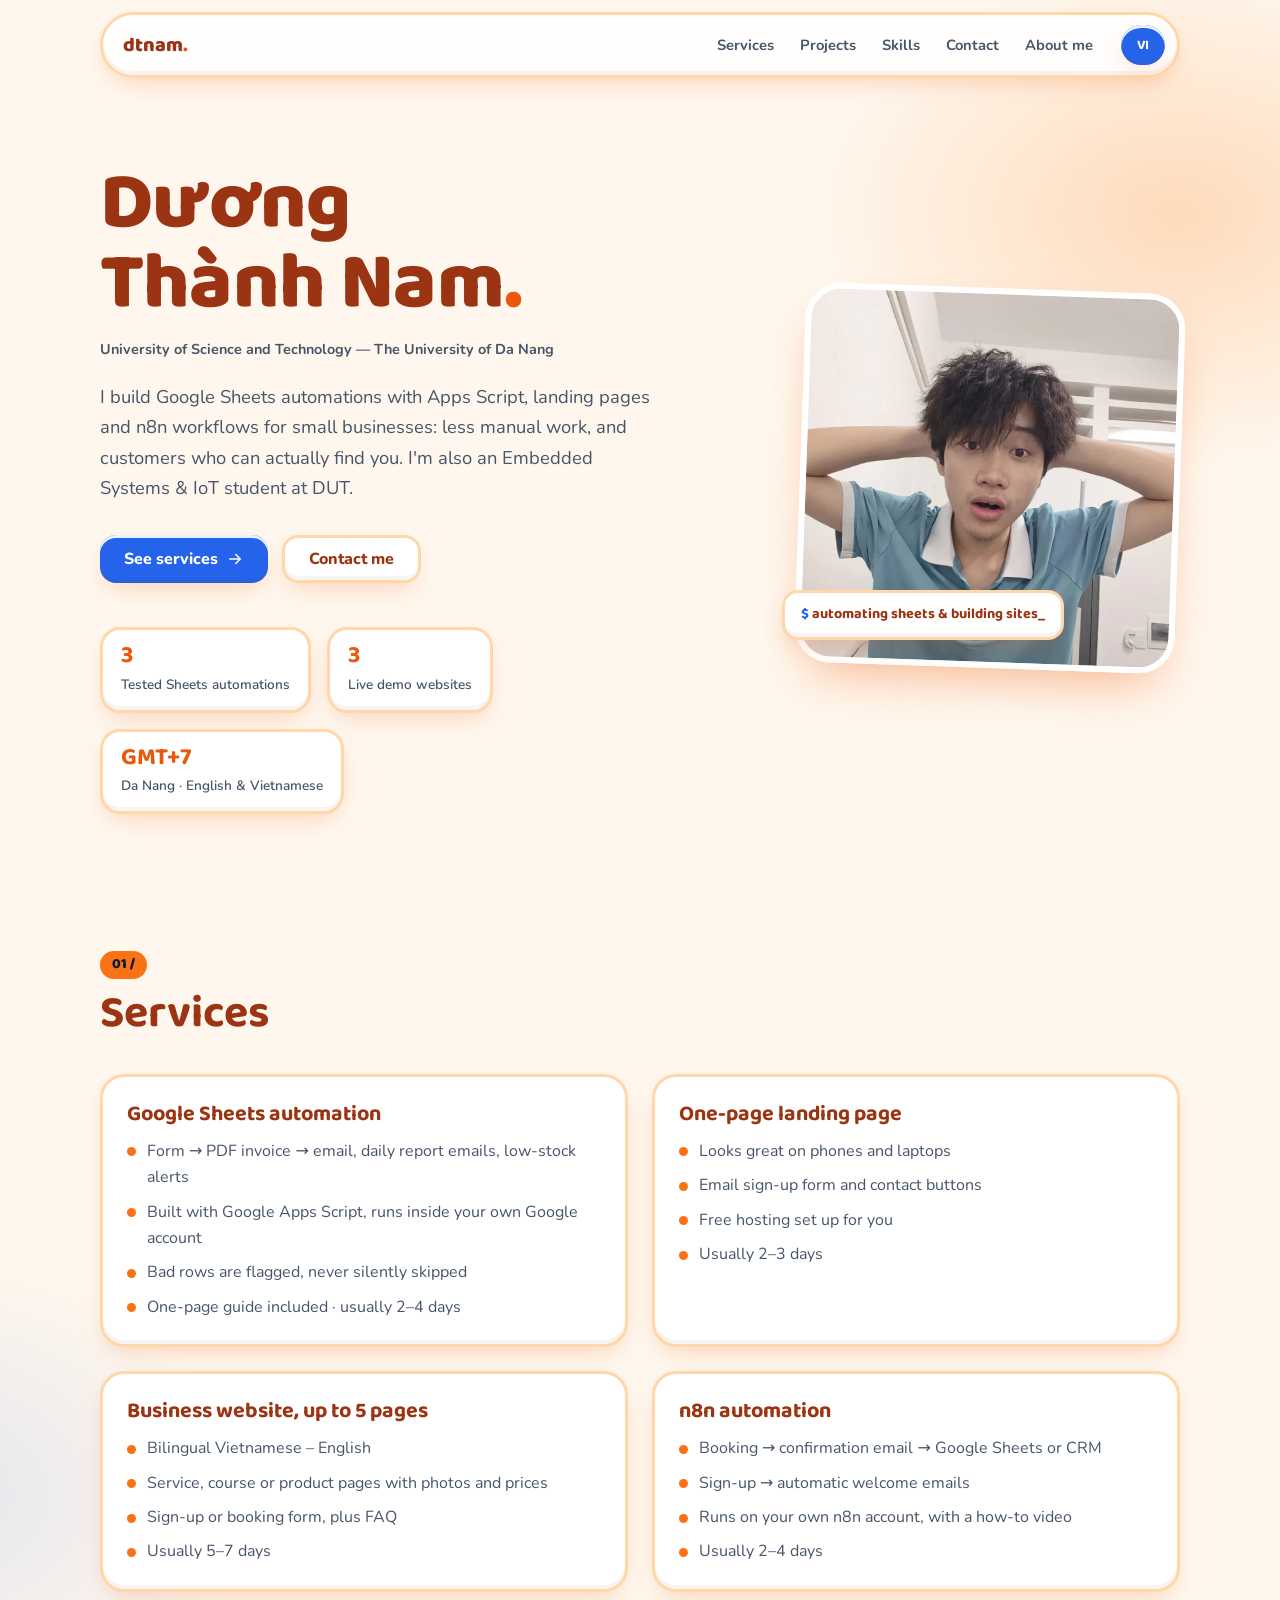
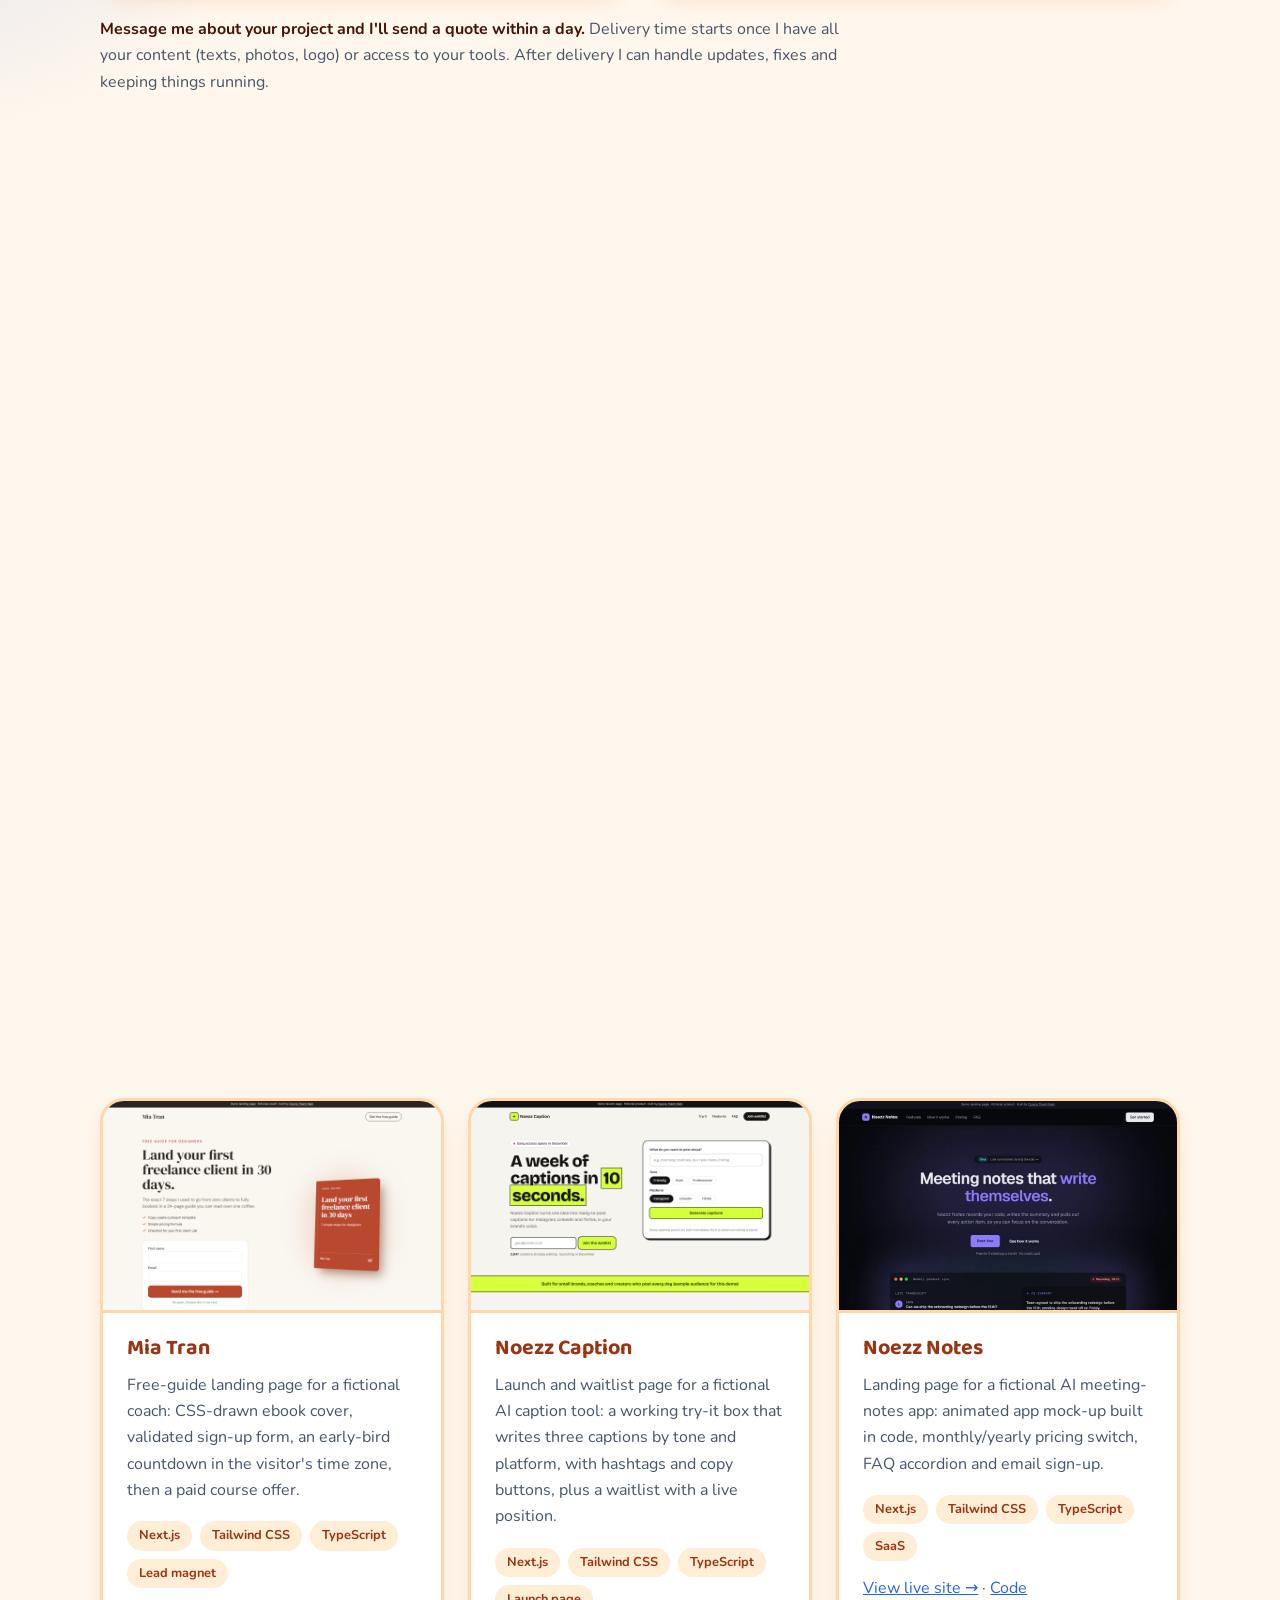
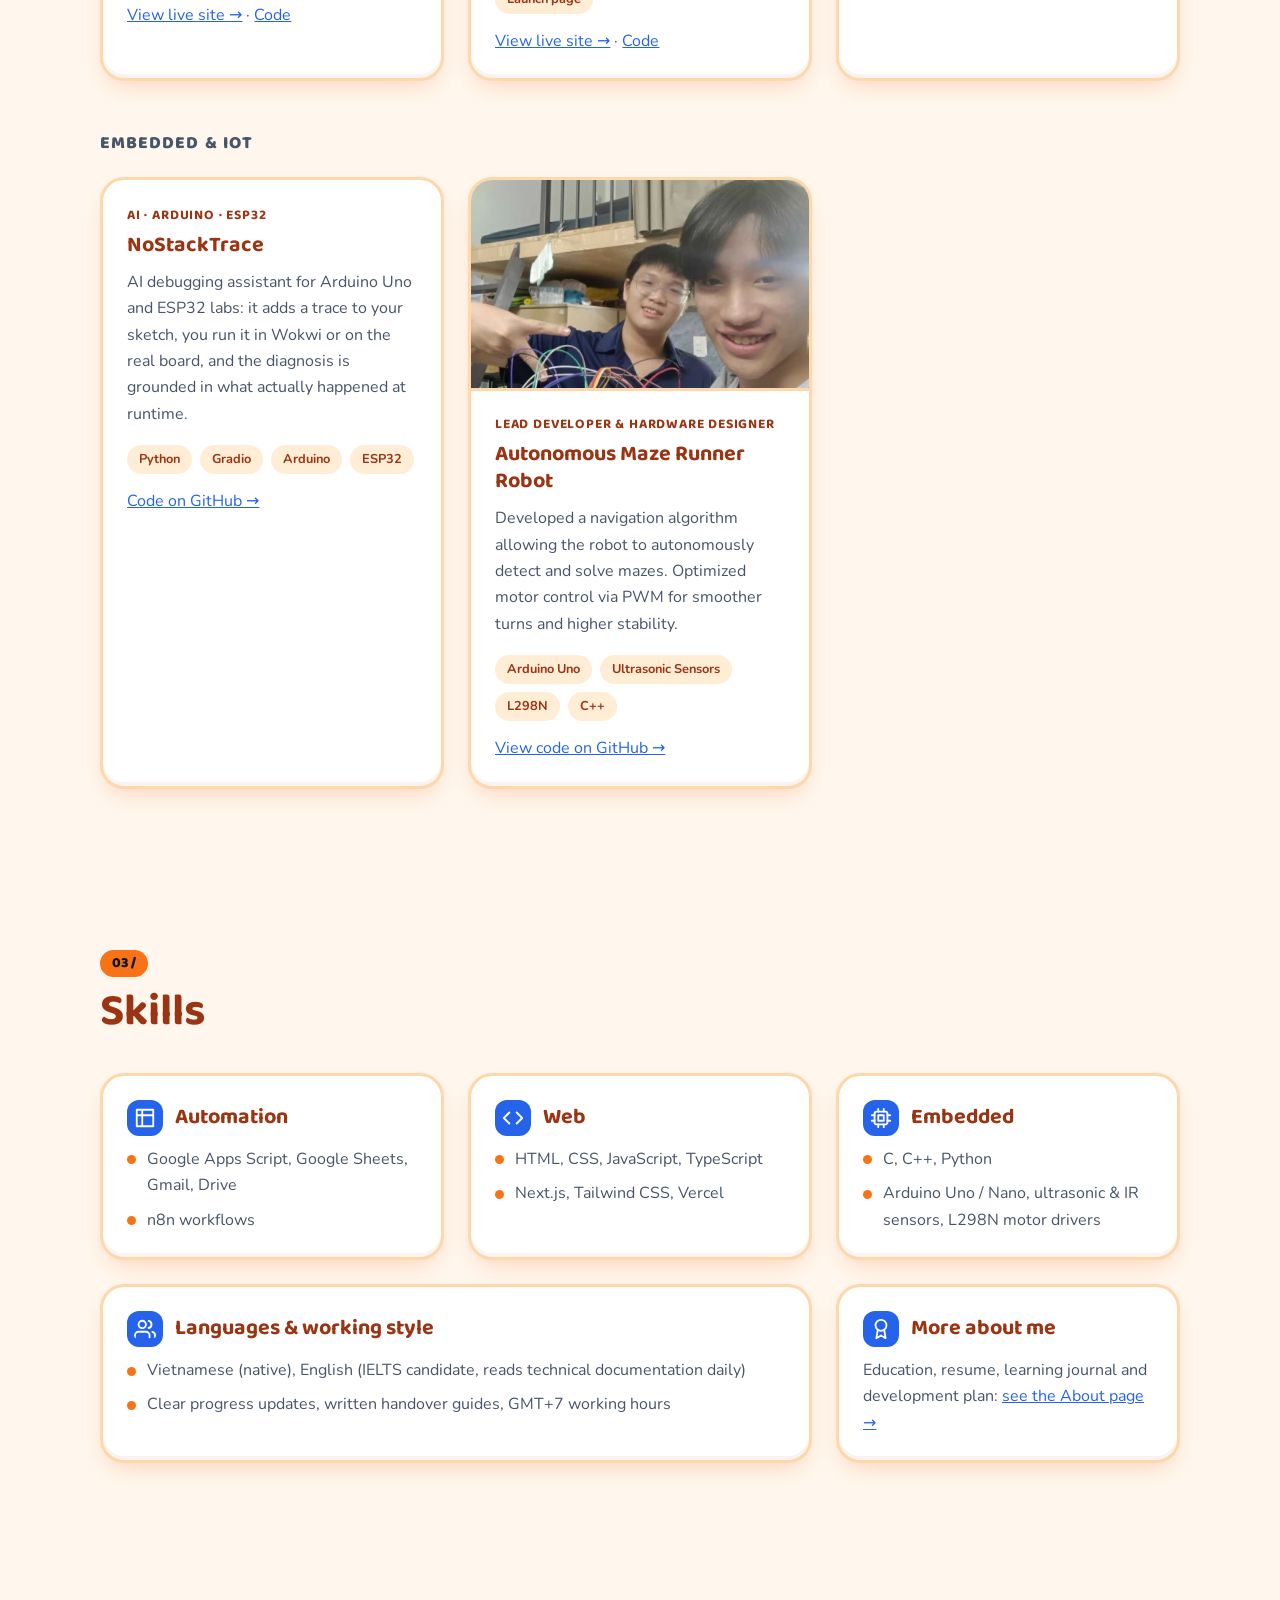
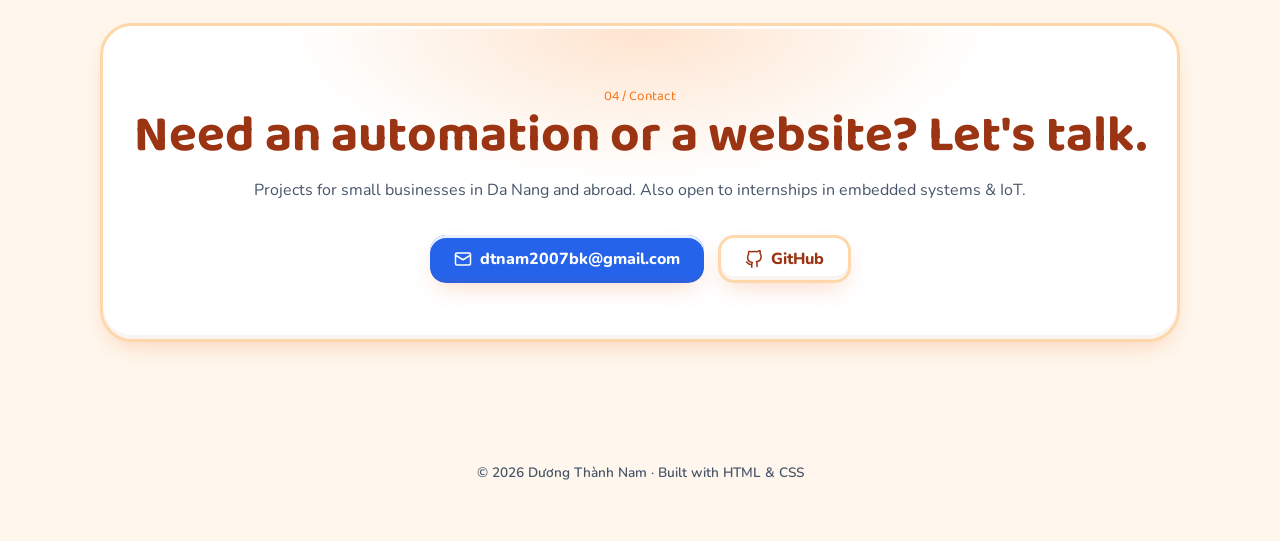
==== commit 06528d0a: "Split site: client page for services and projects, About page for school content - Add Google Sheets" ====
--- a/index.html
+++ b/index.html
@@ -3,158 +3,12 @@
 <head>
 <meta charset="utf-8">
 <meta name="viewport" content="width=device-width, initial-scale=1">
-<title>Dương Thành Nam — Websites &amp; Embedded Systems</title>
-<meta name="description" content="Fast, mobile-friendly websites for small businesses in Da Nang. Embedded Systems & IoT student at DUT.">
+<title>Dương Thành Nam — Google Sheets Automation &amp; Websites</title>
+<meta name="description" content="Google Sheets automations with Apps Script, landing pages and n8n workflows for small businesses. Embedded Systems &amp; IoT student at DUT, Da Nang.">
 <link rel="preconnect" href="https://fonts.googleapis.com">
 <link rel="preconnect" href="https://fonts.gstatic.com" crossorigin>
 <link href="https://fonts.googleapis.com/css2?family=Baloo+2:wght@500;600;700;800&family=Nunito:wght@400;600;700;800&display=swap" rel="stylesheet">
-<style>
-  /* Design system: ui-ux-pro-max "Claymorphism" + "Playful orange + trust blue" palette.
-     Headings use Baloo 2 instead of the suggested Fredoka because Fredoka has no Vietnamese glyphs. */
-  :root {
-    color-scheme: light;
-    --bg:#fff7ed; --surface:#ffffff; --surface-2:#ffedd5;
-    --line:#fed7aa; --line-strong:#fdba74;
-    --text:#9a3412; --body:#431407; --muted:#475569;
-    --accent:#f97316; --accent-text:#ea580c; --accent-soft:#ffedd5; --on-accent:#0f172a;
-    --cta:#2563eb; --on-cta:#ffffff;
-    --mono:"Baloo 2",system-ui,sans-serif;
-    --sans:"Nunito",system-ui,"Segoe UI",sans-serif;
-    --radius:24px; --ease:cubic-bezier(.34,1.56,.64,1);
-    /* clay: soft outer shadow + inner highlight/shade */
-    --clay: 0 10px 24px -8px rgba(234,88,12,.25), inset 0 -4px 0 rgba(154,52,18,.06), inset 0 3px 0 rgba(255,255,255,.9);
-    --clay-press: 0 4px 10px -4px rgba(234,88,12,.3), inset 0 2px 0 rgba(154,52,18,.08);
-  }
-  * { box-sizing:border-box; margin:0; }
-  html { scroll-behavior:smooth; scroll-padding-top:90px; }
-  body {
-    font-family:var(--sans); color:var(--body); line-height:1.65; font-size:16px;
-    background:
-      radial-gradient(520px 360px at 92% 4%, rgba(251,146,60,.28), transparent 70%),
-      radial-gradient(460px 340px at -6% 28%, rgba(37,99,235,.12), transparent 70%),
-      var(--bg);
-  }
-  h1, h2, h3 { font-family:var(--mono); color:var(--text); font-weight:700; }
-  a { color:var(--cta); }
-  img { max-width:100%; }
-  :focus-visible { outline:3px solid var(--cta); outline-offset:3px; border-radius:10px; }
-  .wrap { max-width:1120px; margin:0 auto; padding:0 20px; }
-
-  /* nav */
-  .nav { position:sticky; top:12px; z-index:10; margin-top:12px; }
-  .nav .bar { display:flex; align-items:center; gap:16px; padding:10px 12px 10px 20px; border:3px solid var(--line); border-radius:999px; background:rgba(255,255,255,.88); backdrop-filter:blur(12px); -webkit-backdrop-filter:blur(12px); box-shadow:var(--clay); }
-  .logo { font-family:var(--mono); font-weight:800; font-size:1.25rem; color:var(--text); text-decoration:none; white-space:nowrap; }
-  .logo span { color:var(--accent-text); }
-  .links { display:flex; gap:2px; margin-left:auto; overflow-x:auto; scrollbar-width:none; }
-  .links::-webkit-scrollbar { display:none; }
-  .links a { color:var(--muted); font-weight:700; text-decoration:none; font-size:.92rem; padding:8px 12px; border-radius:999px; white-space:nowrap; transition:color .2s, background .2s; }
-  .links a:hover { color:var(--text); background:var(--surface-2); }
-  .lang { flex:none; min-width:44px; min-height:40px; font:700 .85rem var(--mono); color:var(--on-cta); background:var(--cta); border:0; border-radius:999px; cursor:pointer; box-shadow:var(--clay); transition:transform .2s var(--ease); }
-  .lang:hover { transform:translateY(-2px); }
-
-  /* hero */
-  .hero { display:grid; grid-template-columns:1.2fr .8fr; gap:56px; align-items:center; padding:64px 0 56px; }
-  .hero h1 { font-size:clamp(2.8rem,7.5vw,5rem); line-height:1; letter-spacing:-.01em; margin:22px 0 0; font-weight:800; }
-  .hero h1 em { font-style:normal; color:var(--accent-text); }
-  .hero .lead { color:var(--muted); font-size:1.15rem; max-width:560px; margin-top:20px; }
-  .uni { font-weight:700; font-size:.9rem; color:var(--muted); margin-top:14px; }
-  .actions { display:flex; flex-wrap:wrap; gap:14px; margin-top:32px; }
-  .btn { display:inline-flex; align-items:center; gap:8px; min-height:48px; padding:0 24px; border-radius:16px; font-weight:800; text-decoration:none; cursor:pointer; box-shadow:var(--clay); transition:transform .2s var(--ease), box-shadow .2s ease-out, background .2s; }
-  .btn:hover { transform:translateY(-3px); }
-  .btn:active { transform:translateY(1px); box-shadow:var(--clay-press); }
-  .btn.primary { background:var(--cta); color:var(--on-cta); }
-  .btn.primary:hover { background:#1d4ed8; }
-  .btn.ghost { color:var(--text); background:var(--surface); border:3px solid var(--line); }
-  .btn.ghost:hover { border-color:var(--accent); }
-  .btn svg { width:18px; height:18px; }
-  .stats { display:flex; flex-wrap:wrap; gap:16px; margin-top:44px; }
-  .stats > div { background:var(--surface); border:3px solid var(--line); border-radius:20px; padding:12px 18px; box-shadow:var(--clay); }
-  .stats b { display:block; font-family:var(--mono); font-size:1.5rem; line-height:1.2; color:var(--accent-text); }
-  .stats span { color:var(--muted); font-size:.85rem; font-weight:600; }
-  .portrait { position:relative; justify-self:end; width:100%; max-width:380px; }
-  .portrait img { display:block; width:100%; height:auto; aspect-ratio:1; object-fit:cover; object-position:50% 20%; border-radius:36px; border:6px solid var(--surface); box-shadow:0 24px 50px -18px rgba(234,88,12,.45); transform:rotate(2deg); }
-  .portrait .chip { position:absolute; left:-18px; bottom:28px; font-family:var(--mono); font-weight:700; font-size:.9rem; color:var(--text); background:var(--surface); border:3px solid var(--line); padding:10px 16px; border-radius:16px; box-shadow:var(--clay); }
-  .portrait .chip b { color:var(--cta); }
-
-  /* sections */
-  section { padding:80px 0; }
-  .head { margin-bottom:36px; }
-  .head .num { display:inline-block; font-family:var(--mono); font-weight:800; font-size:.9rem; color:var(--on-accent); background:var(--accent); padding:2px 12px; border-radius:999px; }
-  .head h2 { font-size:clamp(2rem,4.4vw,2.8rem); line-height:1.1; margin-top:10px; }
-  .grid { display:grid; grid-template-columns:repeat(auto-fit,minmax(300px,1fr)); gap:24px; }
-  .grid.services { grid-template-columns:repeat(2,1fr); } /* 4 service cards: 2×2 instead of 3+1 */
-  .card { position:relative; background:var(--surface); border:3px solid var(--line); border-radius:var(--radius); padding:24px; overflow:hidden; box-shadow:var(--clay); transition:transform .3s var(--ease), border-color .3s; }
-  .card:hover { transform:translateY(-6px) rotate(-.4deg); border-color:var(--line-strong); }
-  .card h3 { font-size:1.35rem; line-height:1.25; margin-bottom:10px; }
-  .card p, .card li { color:var(--muted); }
-  .card p + p, .card p + ul { margin-top:10px; }
-  .card b { color:var(--body); font-weight:800; }
-  .card .media { margin:-24px -24px 22px; overflow:hidden; aspect-ratio:16/10; background:var(--surface-2); border-bottom:3px solid var(--line); }
-  .card .media img { display:block; width:100%; height:100%; object-fit:cover; transition:transform .6s var(--ease); }
-  .card:hover .media img { transform:scale(1.04); }
-  .card .media.whole { aspect-ratio:auto; }
-  .label { font-family:var(--mono); font-weight:700; font-size:.85rem; color:var(--text); text-transform:uppercase; letter-spacing:.06em; margin-bottom:6px; display:block; }
-  .meta { font-weight:700; font-size:.85rem; }
-  ul { padding-left:0; list-style:none; }
-  li { position:relative; padding-left:20px; }
-  li + li { margin-top:8px; }
-  li::before { content:""; position:absolute; left:0; top:.6em; width:9px; height:9px; border-radius:50%; background:var(--accent); }
-  .tags { display:flex; flex-wrap:wrap; gap:8px; margin-top:18px; }
-  .tags span { font-weight:700; font-size:.8rem; color:var(--text); background:var(--surface-2); padding:4px 12px; border-radius:999px; }
-  .featured { grid-template-columns:repeat(auto-fill,minmax(320px,1fr)); } /* auto-fill: a lone card keeps card width */
-  .subhead { font-family:var(--mono); font-size:1.1rem; font-weight:800; color:var(--muted); text-transform:uppercase; letter-spacing:.06em; margin:0 0 18px; }
-  .featured + .subhead { margin-top:48px; }
-  .note { color:var(--muted); margin-top:24px; max-width:760px; }
-  .note b { color:var(--body); }
-
-  /* bento skills */
-  .bento { display:grid; grid-template-columns:repeat(3,1fr); gap:24px; }
-  .bento .tall { grid-row:span 2; }
-  .bento .wide { grid-column:span 2; }
-  .ih { display:flex; align-items:center; gap:12px; }
-  .ih svg { width:36px; height:36px; padding:7px; flex:none; color:var(--on-cta); background:var(--cta); border-radius:12px; }
-
-  .quote { font-family:var(--mono); font-weight:600; font-size:clamp(1.3rem,2.6vw,1.7rem); line-height:1.4; max-width:820px; margin-bottom:32px; color:var(--text); }
-  .quote::before { content:"\201C"; color:var(--accent); font-size:2em; line-height:0; vertical-align:-.35em; margin-right:4px; }
-
-  .resume { display:grid; grid-template-columns:minmax(0,560px) 1fr; gap:40px; align-items:start; }
-  .resume img { display:block; width:100%; border-radius:var(--radius); border:3px solid var(--line); box-shadow:var(--clay); }
-  .resume p { color:var(--muted); margin-bottom:24px; }
-
-  .contact { text-align:center; padding:56px 24px; border:3px solid var(--line); border-radius:32px; background:radial-gradient(500px 220px at 50% 0%, rgba(251,146,60,.25), transparent 70%), var(--surface); box-shadow:var(--clay); }
-  .contact h2 { font-size:clamp(2rem,5vw,3.2rem); line-height:1.1; }
-  .contact p { color:var(--muted); margin-top:12px; }
-  .contact .actions { justify-content:center; }
-
-  footer { padding:40px 0 56px; color:var(--muted); font-weight:600; font-size:.85rem; text-align:center; }
-
-  /* reveal on scroll; only hidden when JS is running */
-  .js .reveal { opacity:0; transform:translateY(20px) scale(.97); transition:opacity .45s ease-out, transform .45s var(--ease); }
-  .js .reveal.in { opacity:1; transform:none; }
-  @media (prefers-reduced-motion: reduce) {
-    html { scroll-behavior:auto; }
-    .js .reveal { opacity:1; transform:none; transition:none; }
-    .card, .card .media img, .btn, .lang { transition:none; }
-    .card:hover, .btn:hover { transform:none; }
-    .portrait img { transform:none; }
-  }
-
-  @media (max-width:900px) {
-    .hero { grid-template-columns:1fr; gap:40px; padding-top:56px; }
-    .portrait { max-width:300px; justify-self:start; }
-    .bento { grid-template-columns:1fr 1fr; }
-    .resume { grid-template-columns:1fr; }
-  }
-  @media (max-width:600px) {
-    .nav .bar { padding-left:14px; }
-    .bento { grid-template-columns:1fr; }
-    .bento .tall { grid-row:auto; }
-    .bento .wide { grid-column:auto; }
-    .grid, .grid.services, .featured { grid-template-columns:1fr; }
-    .portrait .chip { left:12px; }
-    section { padding:60px 0; }
-  }
-</style>
+<link rel="stylesheet" href="style.css">
 </head>
 <body>
 <script>document.documentElement.classList.add('js')</script>
@@ -163,7 +17,7 @@
     <div class="bar">
       <a class="logo" href="#top">dtnam<span>.</span></a>
       <nav class="links" aria-label="Sections">
-        <a href="#services" data-vi="Dịch vụ">Services</a><a href="#projects" data-vi="Dự án">Projects</a><a href="#education" data-vi="Học vấn">Education</a><a href="#skills" data-vi="Kỹ năng">Skills</a><a href="#about" data-vi="Giới thiệu">About</a><a href="#resume" data-vi="CV">Resume</a><a href="#pdp">PDP</a><a href="#contact" data-vi="Liên hệ">Contact</a>
+        <a href="#services" data-vi="Dịch vụ">Services</a><a href="#projects" data-vi="Dự án">Projects</a><a href="#skills" data-vi="Kỹ năng">Skills</a><a href="#contact" data-vi="Liên hệ">Contact</a><a href="about.html" data-vi="Về mình">About me</a>
       </nav>
       <button class="lang" type="button">VI</button>
     </div>
@@ -174,21 +28,21 @@
     <div>
       <h1>Dương<br>Thành Nam<em>.</em></h1>
       <p class="uni">University of Science and Technology — The University of Da Nang</p>
-      <p class="lead" data-vi="Mình làm landing page nhanh, đẹp trên điện thoại và tự động hóa bằng n8n cho coach, người bán khóa học và startup nhỏ. Mình cũng là sinh viên Hệ thống nhúng &amp; IoT tại Bách Khoa Đà Nẵng.">I build fast, mobile-friendly landing pages and n8n automations for coaches, course creators and small startups. I'm also an Embedded Systems &amp; IoT student at DUT.</p>
+      <p class="lead" data-vi="Mình làm tự động hóa Google Sheets bằng Apps Script, landing page và quy trình n8n cho doanh nghiệp nhỏ: bớt việc nhập tay, khách hàng tìm thấy bạn dễ hơn. Mình đang học Hệ thống nhúng &amp; IoT tại Bách Khoa Đà Nẵng.">I build Google Sheets automations with Apps Script, landing pages and n8n workflows for small businesses: less manual work, and customers who can actually find you. I'm also an Embedded Systems &amp; IoT student at DUT.</p>
       <div class="actions">
         <a class="btn primary" href="#services"><span data-vi="Xem dịch vụ">See services</span>
           <svg viewBox="0 0 24 24" fill="none" stroke="currentColor" stroke-width="2" stroke-linecap="round" aria-hidden="true"><path d="M5 12h14M13 6l6 6-6 6"/></svg></a>
         <a class="btn ghost" href="#contact" data-vi="Liên hệ">Contact me</a>
       </div>
       <div class="stats">
-        <div><b>3rd</b><span>Provincial Physics Prize</span></div>
-        <div><b>8</b><span>Member team projects</span></div>
-        <div><b>6.5+</b><span>IELTS target</span></div>
+        <div><b>3</b><span data-vi="Tự động hóa Sheets có test">Tested Sheets automations</span></div>
+        <div><b>3</b><span data-vi="Website demo đang chạy">Live demo websites</span></div>
+        <div><b>GMT+7</b><span data-vi="Đà Nẵng · Việt &amp; Anh">Da Nang · English &amp; Vietnamese</span></div>
       </div>
     </div>
     <div class="portrait">
       <img src="images/me.webp" alt="Portrait of Dương Thành Nam" width="960" height="1280">
-      <div class="chip"><b>$</b> building websites &amp; robots_</div>
+      <div class="chip"><b>$</b> automating sheets &amp; building sites_</div>
     </div>
   </section>
 
@@ -196,47 +50,62 @@
     <div class="head reveal"><span class="num">01 /</span><h2 data-vi="Dịch vụ">Services</h2></div>
     <div class="grid services">
       <article class="card reveal">
+        <h3 data-vi="Tự động hóa Google Sheets">Google Sheets automation</h3>
+        <ul data-vi="&lt;li&gt;Form → hóa đơn PDF → email, báo cáo tự gửi hằng ngày, cảnh báo hết hàng&lt;/li&gt;&lt;li&gt;Viết bằng Google Apps Script, chạy ngay trong tài khoản Google của bạn&lt;/li&gt;&lt;li&gt;Dòng lỗi được đánh dấu, không âm thầm bỏ qua&lt;/li&gt;&lt;li&gt;Kèm hướng dẫn 1 trang · thường 2–4 ngày&lt;/li&gt;">
+          <li>Form → PDF invoice → email, daily report emails, low-stock alerts</li>
+          <li>Built with Google Apps Script, runs inside your own Google account</li>
+          <li>Bad rows are flagged, never silently skipped</li>
+          <li>One-page guide included · usually 2–4 days</li>
+        </ul>
+      </article>
+      <article class="card reveal">
         <h3 data-vi="Landing page 1 trang">One-page landing page</h3>
-        <ul data-vi="&lt;li&gt;Đẹp trên điện thoại và máy tính&lt;/li&gt;&lt;li&gt;Form thu email hoặc đăng ký, nút Zalo và email&lt;/li&gt;&lt;li&gt;Cài đặt hosting miễn phí&lt;/li&gt;&lt;li&gt;Giao trong 1–2 ngày&lt;/li&gt;">
+        <ul data-vi="&lt;li&gt;Đẹp trên điện thoại và máy tính&lt;/li&gt;&lt;li&gt;Form thu email hoặc đăng ký, nút Zalo và email&lt;/li&gt;&lt;li&gt;Cài đặt hosting miễn phí&lt;/li&gt;&lt;li&gt;Thường 2–3 ngày&lt;/li&gt;">
           <li>Looks great on phones and laptops</li>
           <li>Email sign-up form and contact buttons</li>
           <li>Free hosting set up for you</li>
-          <li>Delivered in 1–2 days</li>
+          <li>Usually 2–3 days</li>
         </ul>
       </article>
       <article class="card reveal">
         <h3 data-vi="Website tối đa 5 trang">Business website, up to 5 pages</h3>
-        <ul data-vi="&lt;li&gt;Song ngữ Việt – Anh cho khách nước ngoài&lt;/li&gt;&lt;li&gt;Trang dịch vụ, khóa học hoặc sản phẩm, có ảnh và giá&lt;/li&gt;&lt;li&gt;Form đăng ký hoặc đặt lịch hẹn, có FAQ&lt;/li&gt;&lt;li&gt;Giao trong 1–2 ngày&lt;/li&gt;">
+        <ul data-vi="&lt;li&gt;Song ngữ Việt – Anh cho khách nước ngoài&lt;/li&gt;&lt;li&gt;Trang dịch vụ, khóa học hoặc sản phẩm, có ảnh và giá&lt;/li&gt;&lt;li&gt;Form đăng ký hoặc đặt lịch hẹn, có FAQ&lt;/li&gt;&lt;li&gt;Thường 5–7 ngày&lt;/li&gt;">
           <li>Bilingual Vietnamese – English</li>
           <li>Service, course or product pages with photos and prices</li>
           <li>Sign-up or booking form, plus FAQ</li>
-          <li>Delivered in 1–2 days</li>
+          <li>Usually 5–7 days</li>
         </ul>
       </article>
       <article class="card reveal">
         <h3 data-vi="Tự động hóa với n8n">n8n automation</h3>
-        <ul data-vi="&lt;li&gt;Đặt lịch → email xác nhận → Google Sheets hoặc CRM&lt;/li&gt;&lt;li&gt;Đăng ký → email chào mừng tự động&lt;/li&gt;&lt;li&gt;Chạy trên tài khoản n8n của bạn, kèm video hướng dẫn&lt;/li&gt;&lt;li&gt;Giao trong 1–2 ngày&lt;/li&gt;">
+        <ul data-vi="&lt;li&gt;Đặt lịch → email xác nhận → Google Sheets hoặc CRM&lt;/li&gt;&lt;li&gt;Đăng ký → email chào mừng tự động&lt;/li&gt;&lt;li&gt;Chạy trên tài khoản n8n của bạn, kèm video hướng dẫn&lt;/li&gt;&lt;li&gt;Thường 2–4 ngày&lt;/li&gt;">
           <li>Booking → confirmation email → Google Sheets or CRM</li>
           <li>Sign-up → automatic welcome emails</li>
           <li>Runs on your own n8n account, with a how-to video</li>
-          <li>Delivered in 1–2 days</li>
-        </ul>
-      </article>
-      <article class="card reveal">
-        <h3 data-vi="Bảo trì &amp; cập nhật">Updates &amp; maintenance</h3>
-        <ul data-vi="&lt;li&gt;Đổi chữ, ảnh, giá khi bạn cần&lt;/li&gt;&lt;li&gt;Sửa lỗi và giữ website luôn chạy&lt;/li&gt;&lt;li&gt;Nhắc gia hạn tên miền&lt;/li&gt;">
-          <li>Text, photo and price changes on request</li>
-          <li>Bug fixes and keeping the site online</li>
-          <li>Domain renewal reminders</li>
+          <li>Usually 2–4 days</li>
         </ul>
       </article>
     </div>
-    <p class="note reveal" data-vi="&lt;b&gt;Nhắn mình mô tả dự án, mình gửi báo giá trong vòng 1 ngày.&lt;/b&gt; Thời gian giao tính từ lúc mình nhận đủ nội dung (chữ, ảnh, logo) hoặc quyền truy cập công cụ.">
-      <b>Message me about your project and I'll send a quote within a day.</b> Delivery time starts once I have all your content (texts, photos, logo) or access to your tools.</p>
+    <p class="note reveal" data-vi="&lt;b&gt;Nhắn mình mô tả dự án, mình gửi báo giá trong vòng 1 ngày.&lt;/b&gt; Thời gian giao tính từ lúc mình nhận đủ nội dung (chữ, ảnh, logo) hoặc quyền truy cập công cụ. Sau khi giao, mình nhận cập nhật nội dung, sửa lỗi và giữ website luôn chạy.">
+      <b>Message me about your project and I'll send a quote within a day.</b> Delivery time starts once I have all your content (texts, photos, logo) or access to your tools. After delivery I can handle updates, fixes and keeping things running.</p>
   </section>
 
   <section id="projects">
     <div class="head reveal"><span class="num">02 /</span><h2 data-vi="Dự án">Projects</h2></div>
+    <h3 class="subhead reveal" data-vi="Tự động hóa">Automations</h3>
+    <div class="grid featured">
+      <article class="card reveal">
+        <span class="label">Google Apps Script</span>
+        <h3 data-vi="3 tự động hóa Google Sheets">Three Google Sheets automations</h3>
+        <ul data-vi="&lt;li&gt;&lt;b&gt;Form → hóa đơn:&lt;/b&gt; mỗi lần gửi form tạo một hóa đơn PDF có số thứ tự, lưu Drive và email cho khách; giá lấy từ bảng Sản phẩm của bạn.&lt;/li&gt;&lt;li&gt;&lt;b&gt;Báo cáo doanh số mỗi tối:&lt;/b&gt; doanh thu, số đơn, top 3 sản phẩm và so với cùng thứ tuần trước.&lt;/li&gt;&lt;li&gt;&lt;b&gt;Cảnh báo hết hàng:&lt;/b&gt; kiểm tra mỗi giờ, một email tổng hợp, không báo trùng.&lt;/li&gt;">
+          <li><b>Form → invoice:</b> each form submission becomes a numbered PDF invoice, saved to Drive and emailed; prices come from your own Products sheet.</li>
+          <li><b>Nightly sales summary:</b> revenue, orders, top 3 products and the change vs the same weekday last week.</li>
+          <li><b>Low-stock alert:</b> hourly check, one digest email, no repeat alerts.</li>
+        </ul>
+        <div class="tags"><span>Apps Script</span><span>Google Sheets</span><span>Gmail</span><span>34 unit tests</span></div>
+        <p style="margin-top:14px"><a href="https://github.com/namduong-dev1809/upwork-demos" target="_blank" rel="noopener" data-vi="Xem mã nguồn và hướng dẫn cài →">Code and setup guides →</a></p>
+      </article>
+    </div>
     <h3 class="subhead reveal" data-vi="Website">Websites</h3>
     <div class="grid featured">
       <article class="card reveal">
@@ -261,182 +130,57 @@
         <p style="margin-top:14px"><a href="https://noezz-notes.vercel.app" target="_blank" rel="noopener" data-vi="Xem website →">View live site →</a> · <a href="https://github.com/namduong-dev1809/noezz-notes" target="_blank" rel="noopener" data-vi="Mã nguồn">Code</a></p>
       </article>
     </div>
-    <h3 class="subhead reveal" data-vi="Dự án ở trường">School projects</h3>
+    <h3 class="subhead reveal" data-vi="Nhúng &amp; IoT">Embedded &amp; IoT</h3>
     <div class="grid featured">
+      <article class="card reveal">
+        <span class="label">AI · Arduino · ESP32</span>
+        <h3>NoStackTrace</h3>
+        <p data-vi="Trợ lý gỡ lỗi bằng AI cho bài lab Arduino Uno và ESP32: tự chèn trace vào sketch, bạn chạy trên Wokwi hoặc board thật, và chẩn đoán dựa trên những gì thực sự xảy ra lúc chạy.">AI debugging assistant for Arduino Uno and ESP32 labs: it adds a trace to your sketch, you run it in Wokwi or on the real board, and the diagnosis is grounded in what actually happened at runtime.</p>
+        <div class="tags"><span>Python</span><span>Gradio</span><span>Arduino</span><span>ESP32</span></div>
+        <p style="margin-top:14px"><a href="https://github.com/namduong-dev1809/nostacktrace" target="_blank" rel="noopener" data-vi="Mã nguồn →">Code on GitHub →</a></p>
+      </article>
       <article class="card reveal">
         <div class="media"><img src="images/robot.png" alt="Maze Runner Robot with Arduino, ultrasonic sensors and wiring" loading="lazy"></div>
         <span class="label">Lead Developer &amp; Hardware Designer</span>
         <h3>Autonomous Maze Runner Robot</h3>
-        <p>Developed a navigation algorithm allowing the robot to autonomously detect and solve mazes. Optimized motor control via PWM for smoother turns and higher stability.</p>
+        <p data-vi="Thuật toán giúp robot tự dò và thoát mê cung. Tinh chỉnh điều khiển động cơ bằng PWM để rẽ mượt và chạy ổn định hơn.">Developed a navigation algorithm allowing the robot to autonomously detect and solve mazes. Optimized motor control via PWM for smoother turns and higher stability.</p>
         <div class="tags"><span>Arduino Uno</span><span>Ultrasonic Sensors</span><span>L298N</span><span>C++</span></div>
-        <p style="margin-top:14px"><a href="https://github.com/namduong-dev1809/maze-runner-robot" target="_blank" rel="noopener">View code on GitHub →</a></p>
-      </article>
-      <article class="card reveal">
-        <div class="media"><img src="images/newton.webp" alt="Team holding the Newton's Cradle model" loading="lazy"></div>
-        <span class="label">Technical Supporter &amp; Data Analyst</span>
-        <h3>Newton's Cradle Physics Model</h3>
-        <p>Assisted in the precise physical assembly of the model. Calculated and verified key physical parameters for the "Newton's Laws of Motion" report, ensured accurate data collection and supported team coordination.</p>
-        <div class="tags"><span>Mechanical Assembly</span><span>Momentum &amp; Energy</span><span>Technical Reporting</span></div>
-      </article>
-    </div>
-  </section>
-
-  <section id="journal">
-    <div class="head reveal"><span class="num">03 /</span><h2 data-vi="Nhật ký học tập">Learning Journal</h2></div>
-    <div class="grid">
-      <article class="card reveal">
-        <span class="label">Hardware · Firmware</span>
-        <h3>Maze Runner Robot: Bridging the Gap between Code and Hardware</h3>
-        <p>Building an autonomous robot was my first real-world lesson in embedded logic. The biggest hurdle was sensor interference: the HC-SR04 sensors often gave erratic data due to wall reflections.</p>
-        <p><b>The fix:</b> calibrated the PWM speed of each motor on the L298N so the robot drives straight, and added side-wall corrections. Later, in v2, I added an echo timeout and a short gap between sensor pings to stop crosstalk (<a href="https://github.com/namduong-dev1809/maze-runner-robot" target="_blank" rel="noopener">code on GitHub</a>).</p>
-        <p><b>Takeaway:</b> hardware is unpredictable; robust firmware must account for physical environmental noise.</p>
-      </article>
-      <article class="card reveal">
-        <span class="label">Industry visit</span>
-        <h3>Industrial Insights from F-Complex (FPT Software)</h3>
-        <p>Witnessing the professional workflow at FPT Software was a turning point. Technical skills are only half the battle. To excel in the industry, one must master technical documentation, large-scale teamwork and professional communication, which is why I am dedicated to my IELTS preparation.</p>
-      </article>
-    </div>
-  </section>
-
-  <section id="education">
-    <div class="head reveal"><span class="num">04 /</span><h2 data-vi="Học vấn &amp; hoạt động">Education &amp; Activities</h2></div>
-    <div class="grid">
-      <div class="card reveal">
-        <span class="label">Since Sep 2025</span>
-        <h3>University of Science and Technology — The University of Da Nang (DUT)</h3>
-        <p class="meta">Da Nang, Vietnam</p>
-        <p>Bachelor of Engineering in Embedded Systems and Internet of Things (Advanced Program).</p>
-      </div>
-      <article class="card reveal">
-        <div class="media"><img src="images/fastcup.webp" alt="Team photo at the Fast Cup 2026 football tournament" loading="lazy"></div>
-        <span class="label">April 2026 · DUT</span>
-        <h3>Fast Cup 2026</h3>
-        <p>Took part in the traditional men's football tournament organized by the FAST Faculty Youth Union of DUT.</p>
+        <p style="margin-top:14px"><a href="https://github.com/namduong-dev1809/maze-runner-robot" target="_blank" rel="noopener" data-vi="Mã nguồn →">View code on GitHub →</a></p>
       </article>
     </div>
   </section>
 
   <section id="skills">
-    <div class="head reveal"><span class="num">05 /</span><h2 data-vi="Kỹ năng &amp; ngoại ngữ">Skills &amp; Languages</h2></div>
+    <div class="head reveal"><span class="num">03 /</span><h2 data-vi="Kỹ năng">Skills</h2></div>
     <div class="bento">
       <div class="card reveal">
-        <h3 class="ih"><svg viewBox="0 0 24 24" fill="none" stroke="currentColor" stroke-width="2" stroke-linecap="round" stroke-linejoin="round" aria-hidden="true"><path d="m16 18 6-6-6-6M8 6l-6 6 6 6"/></svg>Programming</h3>
-        <ul><li><b>Core:</b> C, C++ (firmware &amp; microcontrollers)</li><li><b>Supplementary:</b> Python</li></ul>
+        <h3 class="ih"><svg viewBox="0 0 24 24" fill="none" stroke="currentColor" stroke-width="2" stroke-linecap="round" stroke-linejoin="round" aria-hidden="true"><path d="M3 3h18v18H3zM3 9h18M9 3v18"/></svg><span data-vi="Tự động hóa">Automation</span></h3>
+        <ul><li>Google Apps Script, Google Sheets, Gmail, Drive</li><li>n8n workflows</li></ul>
       </div>
       <div class="card reveal">
-        <h3 class="ih"><svg viewBox="0 0 24 24" fill="none" stroke="currentColor" stroke-width="2" stroke-linecap="round" stroke-linejoin="round" aria-hidden="true"><rect x="5" y="5" width="14" height="14" rx="2"/><path d="M9 9h6v6H9zM9 2v3M15 2v3M9 19v3M15 19v3M2 9h3M2 15h3M19 9h3M19 15h3"/></svg>Hardware</h3>
-        <ul><li><b>Platforms:</b> Arduino (Uno / Nano)</li><li><b>Peripherals:</b> ultrasonic sensors, IR sensors, L298N motor drivers</li></ul>
+        <h3 class="ih"><svg viewBox="0 0 24 24" fill="none" stroke="currentColor" stroke-width="2" stroke-linecap="round" stroke-linejoin="round" aria-hidden="true"><path d="m16 18 6-6-6-6M8 6l-6 6 6 6"/></svg>Web</h3>
+        <ul><li>HTML, CSS, JavaScript, TypeScript</li><li>Next.js, Tailwind CSS, Vercel</li></ul>
       </div>
-      <div class="card tall reveal">
-        <div class="media whole"><img src="images/certificate.webp" alt="Certificate: Third Prize in Physics, Quang Nam provincial competition 2024–2025" loading="lazy"></div>
-        <h3 class="ih"><svg viewBox="0 0 24 24" fill="none" stroke="currentColor" stroke-width="2" stroke-linecap="round" stroke-linejoin="round" aria-hidden="true"><circle cx="12" cy="8" r="6"/><path d="M15.5 13 17 22l-5-3-5 3 1.5-9"/></svg>Problem Solving</h3>
-        <p>Strong analytical thinking, evidenced by a Third Prize in the Provincial Physics Competition.</p>
+      <div class="card reveal">
+        <h3 class="ih"><svg viewBox="0 0 24 24" fill="none" stroke="currentColor" stroke-width="2" stroke-linecap="round" stroke-linejoin="round" aria-hidden="true"><rect x="5" y="5" width="14" height="14" rx="2"/><path d="M9 9h6v6H9zM9 2v3M15 2v3M9 19v3M15 19v3M2 9h3M2 15h3M19 9h3M19 15h3"/></svg><span data-vi="Nhúng">Embedded</span></h3>
+        <ul><li>C, C++, Python</li><li>Arduino Uno / Nano, ultrasonic &amp; IR sensors, L298N motor drivers</li></ul>
       </div>
       <div class="card wide reveal">
-        <h3 class="ih"><svg viewBox="0 0 24 24" fill="none" stroke="currentColor" stroke-width="2" stroke-linecap="round" stroke-linejoin="round" aria-hidden="true"><path d="M17 21v-2a4 4 0 0 0-4-4H5a4 4 0 0 0-4 4v2"/><circle cx="9" cy="7" r="4"/><path d="M23 21v-2a4 4 0 0 0-3-3.9M16 3.1a4 4 0 0 1 0 7.8"/></svg>Languages &amp; Teamwork</h3>
-        <ul><li>Vietnamese (native), English (IELTS candidate, academic focus)</li><li>Collaborated in an 8-member team, handling task delegation and coordination</li></ul>
-      </div>
-    </div>
-  </section>
-
-  <section id="about">
-    <div class="head reveal"><span class="num">06 /</span><h2 data-vi="Giới thiệu">About</h2></div>
-    <p class="quote reveal">A dedicated Embedded Systems &amp; IoT student at Danang University of Science and Technology (DUT). Combines technical rigor with strong teamwork and communication skills, currently aiming for a high IELTS band.</p>
-    <div class="grid">
-      <div class="card reveal">
-        <span class="label">Self-evaluation</span>
-        <h3>Strengths</h3>
-        <ul>
-          <li><b>Strong planning:</b> clear steps, diagrams and scripts before starting any project.</li>
-          <li><b>High responsibility:</b> clear group roles, owning and correcting mistakes.</li>
-          <li><b>Fast learning:</b> quickly picks up new concepts, tools and technologies.</li>
-        </ul>
+        <h3 class="ih"><svg viewBox="0 0 24 24" fill="none" stroke="currentColor" stroke-width="2" stroke-linecap="round" stroke-linejoin="round" aria-hidden="true"><path d="M17 21v-2a4 4 0 0 0-4-4H5a4 4 0 0 0-4 4v2"/><circle cx="9" cy="7" r="4"/><path d="M23 21v-2a4 4 0 0 0-3-3.9M16 3.1a4 4 0 0 1 0 7.8"/></svg><span data-vi="Ngôn ngữ &amp; làm việc">Languages &amp; working style</span></h3>
+        <ul><li data-vi="Tiếng Việt (bản ngữ), tiếng Anh (đang luyện IELTS, đọc tài liệu kỹ thuật hằng ngày)">Vietnamese (native), English (IELTS candidate, reads technical documentation daily)</li><li data-vi="Báo tiến độ rõ ràng, giao kèm hướng dẫn, làm việc theo giờ GMT+7">Clear progress updates, written handover guides, GMT+7 working hours</li></ul>
       </div>
       <div class="card reveal">
-        <span class="label">Self-evaluation</span>
-        <h3>Areas to improve</h3>
-        <ul>
-          <li><b>Comfort zone:</b> working more with new people, not only familiar friends.</li>
-          <li><b>Time management:</b> balancing heavy studies with hobbies.</li>
-          <li><b>Overthinking:</b> deciding faster instead of over-analyzing details.</li>
-        </ul>
-      </div>
-      <div class="card reveal">
-        <span class="label">Collaboration style</span>
-        <h3>The Creator</h3>
-        <p>A Creative Strategist: bold technical ideas grounded in structured execution and accountability.</p>
-        <ul>
-          <li>Innovative thinking around hardware and coding constraints</li>
-          <li>Strategic planning into actionable steps and timelines</li>
-          <li>Strong responsibility for every milestone</li>
-          <li>Adaptable execution when practical issues arise</li>
-          <li>Technical vision from concept to working prototype</li>
-        </ul>
-      </div>
-      <div class="card reveal">
-        <span class="label">Personality</span>
-        <h3>ISTP</h3>
-        <ul>
-          <li><b>Hands-on:</b> hardware assembly, wiring and integration</li>
-          <li><b>Rapid troubleshooting</b> during live testing</li>
-          <li><b>Resourceful:</b> practical workarounds for microcontroller limits</li>
-          <li><b>Independent focus</b> on core technical modules</li>
-          <li><b>Technical anchor</b> in large team projects</li>
-        </ul>
-      </div>
-    </div>
-  </section>
-
-  <section id="resume">
-    <div class="head reveal"><span class="num">07 /</span><h2 data-vi="CV">Resume</h2></div>
-    <div class="resume reveal">
-      <a href="resume.html" target="_blank" rel="noopener"><img src="images/resume.webp" alt="Resume of Dương Thành Nam" loading="lazy" width="1080" height="1527"></a>
-      <div>
-        <p data-vi="Tóm tắt một trang về học vấn, dự án web, kinh nghiệm và kỹ năng.">A one-page summary of my education, web projects, experience and skills.</p>
-        <div class="actions" style="margin-top:0">
-          <a class="btn primary" href="resume.pdf" download><span data-vi="Tải PDF">Download PDF</span>
-            <svg viewBox="0 0 24 24" fill="none" stroke="currentColor" stroke-width="2" stroke-linecap="round" stroke-linejoin="round" aria-hidden="true"><path d="M12 3v12M7 10l5 5 5-5M5 21h14"/></svg></a>
-          <a class="btn ghost" href="resume.html" target="_blank" rel="noopener"><span data-vi="Xem toàn trang">Open full size</span>
-            <svg viewBox="0 0 24 24" fill="none" stroke="currentColor" stroke-width="2" stroke-linecap="round" stroke-linejoin="round" aria-hidden="true"><path d="M15 3h6v6M10 14 21 3M18 13v6a2 2 0 0 1-2 2H5a2 2 0 0 1-2-2V8a2 2 0 0 1 2-2h6"/></svg></a>
-        </div>
-      </div>
-    </div>
-  </section>
-
-  <section id="pdp">
-    <div class="head reveal"><span class="num">08 /</span><h2 data-vi="Kế hoạch phát triển bản thân">Personal Development Plan</h2></div>
-    <div class="grid">
-      <div class="card reveal">
-        <span class="label">Objective I</span>
-        <h3>Graduate with Honors in the ES&amp;IoT Advanced Program</h3>
-        <p>Master engineering foundations and practical Edge AI integration for a standout Capstone Project.</p>
-        <ul>
-          <li><b>Year 2:</b> ace core STEM subjects; move from basic Arduino to complex microcontrollers.</li>
-          <li><b>Year 3:</b> specialized ES&amp;IoT coursework; research Edge AI deployment and define the thesis.</li>
-          <li><b>Year 4:</b> build, test and defend the Capstone system.</li>
-          <li><b>Tracking:</b> GPA every semester; Gantt chart for Capstone deadlines.</li>
-        </ul>
-      </div>
-      <div class="card reveal">
-        <span class="label">Objective II</span>
-        <h3>Achieve IELTS 6.5+</h3>
-        <p>Learn English daily through original technical textbooks, datasheets and engineering communication.</p>
-        <ul>
-          <li><b>Foundation:</b> reading comprehension and academic vocabulary.</li>
-          <li><b>Acceleration:</b> intensive exam prep; speaking for technical presentations.</li>
-          <li><b>Application:</b> write reports and defend projects fully in English.</li>
-          <li><b>Tracking:</b> weekly reading hours, monthly mock scores, fixed test date.</li>
-        </ul>
+        <h3 class="ih"><svg viewBox="0 0 24 24" fill="none" stroke="currentColor" stroke-width="2" stroke-linecap="round" stroke-linejoin="round" aria-hidden="true"><circle cx="12" cy="8" r="6"/><path d="M15.5 13 17 22l-5-3-5 3 1.5-9"/></svg><span data-vi="Về mình">More about me</span></h3>
+        <p data-vi="Học vấn, CV, nhật ký học tập và kế hoạch phát triển: &lt;a href=&quot;about.html&quot;&gt;xem trang Về mình →&lt;/a&gt;">Education, resume, learning journal and development plan: <a href="about.html">see the About page →</a></p>
       </div>
     </div>
   </section>
 
   <section id="contact">
     <div class="contact reveal">
-      <span class="num head" style="font-family:var(--mono);color:var(--accent);font-size:.85rem" data-vi="09 / Liên hệ">09 / Contact</span>
-      <h2 data-vi="Cần làm website? Nhắn mình nhé.">Need a website? Let's talk.</h2>
-      <p data-vi="Nhận làm website cho doanh nghiệp nhỏ ở Đà Nẵng và nước ngoài. Cũng sẵn sàng thực tập về hệ thống nhúng &amp; IoT.">Website projects for small businesses in Da Nang and abroad. Also open to internships in embedded systems &amp; IoT.</p>
+      <span class="num head" style="font-family:var(--mono);color:var(--accent);font-size:.85rem" data-vi="04 / Liên hệ">04 / Contact</span>
+      <h2 data-vi="Cần tự động hóa hay làm website? Nhắn mình nhé.">Need an automation or a website? Let's talk.</h2>
+      <p data-vi="Nhận dự án cho doanh nghiệp nhỏ ở Đà Nẵng và nước ngoài. Cũng sẵn sàng thực tập về hệ thống nhúng &amp; IoT.">Projects for small businesses in Da Nang and abroad. Also open to internships in embedded systems &amp; IoT.</p>
       <div class="actions">
         <a class="btn primary" href="mailto:dtnam2007bk@gmail.com">
           <svg viewBox="0 0 24 24" fill="none" stroke="currentColor" stroke-width="2" stroke-linecap="round" stroke-linejoin="round" aria-hidden="true"><rect x="2" y="4" width="20" height="16" rx="2"/><path d="m22 7-10 6L2 7"/></svg>dtnam2007bk@gmail.com</a>
@@ -449,29 +193,6 @@
 
   <footer>© 2026 Dương Thành Nam · Built with HTML &amp; CSS</footer>
 </div>
-<script>
-  // shortcut: no-IO browsers just show everything, which is fine
-  const io = 'IntersectionObserver' in window && new IntersectionObserver(es => es.forEach(e => {
-    if (e.isIntersecting) { e.target.classList.add('in'); io.unobserve(e.target); }
-  }), { rootMargin: '0px 0px -8% 0px' });
-  document.querySelectorAll('.reveal').forEach(el => io ? io.observe(el) : el.classList.add('in'));
-
-  // VI/EN: elements with data-vi hold the Vietnamese HTML; English stays in the markup.
-  // shortcut: only client-facing parts (nav, hero, services, contact, headings) are translated, extend data-vi if needed
-  const langBtn = document.querySelector('.lang');
-  const tr = [...document.querySelectorAll('[data-vi]')];
-  tr.forEach(el => el.dataset.en = el.innerHTML);
-  function setLang(lang) {
-    tr.forEach(el => el.innerHTML = el.dataset[lang]);
-    document.documentElement.lang = lang;
-    langBtn.textContent = lang === 'vi' ? 'EN' : 'VI';
-    langBtn.setAttribute('aria-label', lang === 'vi' ? 'Switch to English' : 'Chuyển sang tiếng Việt');
-    try { localStorage.setItem('lang', lang); } catch (e) {}
-  }
-  let saved = null;
-  try { saved = localStorage.getItem('lang'); } catch (e) {}
-  setLang(saved || (navigator.language.startsWith('vi') ? 'vi' : 'en'));
-  langBtn.addEventListener('click', () => setLang(document.documentElement.lang === 'vi' ? 'en' : 'vi'));
-</script>
+<script src="site.js"></script>
 </body>
 </html>
--- a/style.css
+++ b/style.css
@@ -0,0 +1,150 @@
+  /* Design system: ui-ux-pro-max "Claymorphism" + "Playful orange + trust blue" palette.
+     Headings use Baloo 2 instead of the suggested Fredoka because Fredoka has no Vietnamese glyphs. */
+  :root {
+    color-scheme: light;
+    --bg:#fff7ed; --surface:#ffffff; --surface-2:#ffedd5;
+    --line:#fed7aa; --line-strong:#fdba74;
+    --text:#9a3412; --body:#431407; --muted:#475569;
+    --accent:#f97316; --accent-text:#ea580c; --accent-soft:#ffedd5; --on-accent:#0f172a;
+    --cta:#2563eb; --on-cta:#ffffff;
+    --mono:"Baloo 2",system-ui,sans-serif;
+    --sans:"Nunito",system-ui,"Segoe UI",sans-serif;
+    --radius:24px; --ease:cubic-bezier(.34,1.56,.64,1);
+    /* clay: soft outer shadow + inner highlight/shade */
+    --clay: 0 10px 24px -8px rgba(234,88,12,.25), inset 0 -4px 0 rgba(154,52,18,.06), inset 0 3px 0 rgba(255,255,255,.9);
+    --clay-press: 0 4px 10px -4px rgba(234,88,12,.3), inset 0 2px 0 rgba(154,52,18,.08);
+  }
+  * { box-sizing:border-box; margin:0; }
+  html { scroll-behavior:smooth; scroll-padding-top:90px; }
+  body {
+    font-family:var(--sans); color:var(--body); line-height:1.65; font-size:16px;
+    background:
+      radial-gradient(520px 360px at 92% 4%, rgba(251,146,60,.28), transparent 70%),
+      radial-gradient(460px 340px at -6% 28%, rgba(37,99,235,.12), transparent 70%),
+      var(--bg);
+  }
+  h1, h2, h3 { font-family:var(--mono); color:var(--text); font-weight:700; }
+  a { color:var(--cta); }
+  img { max-width:100%; }
+  :focus-visible { outline:3px solid var(--cta); outline-offset:3px; border-radius:10px; }
+  .wrap { max-width:1120px; margin:0 auto; padding:0 20px; }
+
+  /* nav */
+  .nav { position:sticky; top:12px; z-index:10; margin-top:12px; }
+  .nav .bar { display:flex; align-items:center; gap:16px; padding:10px 12px 10px 20px; border:3px solid var(--line); border-radius:999px; background:rgba(255,255,255,.88); backdrop-filter:blur(12px); -webkit-backdrop-filter:blur(12px); box-shadow:var(--clay); }
+  .logo { font-family:var(--mono); font-weight:800; font-size:1.25rem; color:var(--text); text-decoration:none; white-space:nowrap; }
+  .logo span { color:var(--accent-text); }
+  .links { display:flex; gap:2px; margin-left:auto; overflow-x:auto; scrollbar-width:none; }
+  .links::-webkit-scrollbar { display:none; }
+  .links a { color:var(--muted); font-weight:700; text-decoration:none; font-size:.92rem; padding:8px 12px; border-radius:999px; white-space:nowrap; transition:color .2s, background .2s; }
+  .links a:hover { color:var(--text); background:var(--surface-2); }
+  .lang { flex:none; min-width:44px; min-height:40px; font:700 .85rem var(--mono); color:var(--on-cta); background:var(--cta); border:0; border-radius:999px; cursor:pointer; box-shadow:var(--clay); transition:transform .2s var(--ease); }
+  .lang:hover { transform:translateY(-2px); }
+
+  /* hero */
+  .hero { display:grid; grid-template-columns:1.2fr .8fr; gap:56px; align-items:center; padding:64px 0 56px; }
+  .hero h1 { font-size:clamp(2.8rem,7.5vw,5rem); line-height:1; letter-spacing:-.01em; margin:22px 0 0; font-weight:800; }
+  .hero h1 em { font-style:normal; color:var(--accent-text); }
+  .hero .lead { color:var(--muted); font-size:1.15rem; max-width:560px; margin-top:20px; }
+  .uni { font-weight:700; font-size:.9rem; color:var(--muted); margin-top:14px; }
+  .actions { display:flex; flex-wrap:wrap; gap:14px; margin-top:32px; }
+  .btn { display:inline-flex; align-items:center; gap:8px; min-height:48px; padding:0 24px; border-radius:16px; font-weight:800; text-decoration:none; cursor:pointer; box-shadow:var(--clay); transition:transform .2s var(--ease), box-shadow .2s ease-out, background .2s; }
+  .btn:hover { transform:translateY(-3px); }
+  .btn:active { transform:translateY(1px); box-shadow:var(--clay-press); }
+  .btn.primary { background:var(--cta); color:var(--on-cta); }
+  .btn.primary:hover { background:#1d4ed8; }
+  .btn.ghost { color:var(--text); background:var(--surface); border:3px solid var(--line); }
+  .btn.ghost:hover { border-color:var(--accent); }
+  .btn svg { width:18px; height:18px; }
+  .stats { display:flex; flex-wrap:wrap; gap:16px; margin-top:44px; }
+  .stats > div { background:var(--surface); border:3px solid var(--line); border-radius:20px; padding:12px 18px; box-shadow:var(--clay); }
+  .stats b { display:block; font-family:var(--mono); font-size:1.5rem; line-height:1.2; color:var(--accent-text); }
+  .stats span { color:var(--muted); font-size:.85rem; font-weight:600; }
+  .portrait { position:relative; justify-self:end; width:100%; max-width:380px; }
+  .portrait img { display:block; width:100%; height:auto; aspect-ratio:1; object-fit:cover; object-position:50% 20%; border-radius:36px; border:6px solid var(--surface); box-shadow:0 24px 50px -18px rgba(234,88,12,.45); transform:rotate(2deg); }
+  .portrait .chip { position:absolute; left:-18px; bottom:28px; font-family:var(--mono); font-weight:700; font-size:.9rem; color:var(--text); background:var(--surface); border:3px solid var(--line); padding:10px 16px; border-radius:16px; box-shadow:var(--clay); }
+  .portrait .chip b { color:var(--cta); }
+
+  /* sections */
+  section { padding:80px 0; }
+  .head { margin-bottom:36px; }
+  .head .num { display:inline-block; font-family:var(--mono); font-weight:800; font-size:.9rem; color:var(--on-accent); background:var(--accent); padding:2px 12px; border-radius:999px; }
+  .head h2 { font-size:clamp(2rem,4.4vw,2.8rem); line-height:1.1; margin-top:10px; }
+  .grid { display:grid; grid-template-columns:repeat(auto-fit,minmax(300px,1fr)); gap:24px; }
+  .grid.services { grid-template-columns:repeat(2,1fr); } /* 4 service cards: 2×2 instead of 3+1 */
+  .card { position:relative; background:var(--surface); border:3px solid var(--line); border-radius:var(--radius); padding:24px; overflow:hidden; box-shadow:var(--clay); transition:transform .3s var(--ease), border-color .3s; }
+  .card:hover { transform:translateY(-6px) rotate(-.4deg); border-color:var(--line-strong); }
+  .card h3 { font-size:1.35rem; line-height:1.25; margin-bottom:10px; }
+  .card p, .card li { color:var(--muted); }
+  .card p + p, .card p + ul { margin-top:10px; }
+  .card b { color:var(--body); font-weight:800; }
+  .card .media { margin:-24px -24px 22px; overflow:hidden; aspect-ratio:16/10; background:var(--surface-2); border-bottom:3px solid var(--line); }
+  .card .media img { display:block; width:100%; height:100%; object-fit:cover; transition:transform .6s var(--ease); }
+  .card:hover .media img { transform:scale(1.04); }
+  .card .media.whole { aspect-ratio:auto; }
+  .label { font-family:var(--mono); font-weight:700; font-size:.85rem; color:var(--text); text-transform:uppercase; letter-spacing:.06em; margin-bottom:6px; display:block; }
+  .meta { font-weight:700; font-size:.85rem; }
+  ul { padding-left:0; list-style:none; }
+  li { position:relative; padding-left:20px; }
+  li + li { margin-top:8px; }
+  li::before { content:""; position:absolute; left:0; top:.6em; width:9px; height:9px; border-radius:50%; background:var(--accent); }
+  .tags { display:flex; flex-wrap:wrap; gap:8px; margin-top:18px; }
+  .tags span { font-weight:700; font-size:.8rem; color:var(--text); background:var(--surface-2); padding:4px 12px; border-radius:999px; }
+  .featured { grid-template-columns:repeat(auto-fill,minmax(320px,1fr)); } /* auto-fill: a lone card keeps card width */
+  .subhead { font-family:var(--mono); font-size:1.1rem; font-weight:800; color:var(--muted); text-transform:uppercase; letter-spacing:.06em; margin:0 0 18px; }
+  .featured + .subhead { margin-top:48px; }
+  .note { color:var(--muted); margin-top:24px; max-width:760px; }
+  .note b { color:var(--body); }
+
+  /* bento skills */
+  .bento { display:grid; grid-template-columns:repeat(3,1fr); gap:24px; }
+  .bento .tall { grid-row:span 2; }
+  .bento .wide { grid-column:span 2; }
+  .ih { display:flex; align-items:center; gap:12px; }
+  .ih svg { width:36px; height:36px; padding:7px; flex:none; color:var(--on-cta); background:var(--cta); border-radius:12px; }
+
+  .quote { font-family:var(--mono); font-weight:600; font-size:clamp(1.3rem,2.6vw,1.7rem); line-height:1.4; max-width:820px; margin-bottom:32px; color:var(--text); }
+  .quote::before { content:"\201C"; color:var(--accent); font-size:2em; line-height:0; vertical-align:-.35em; margin-right:4px; }
+
+  .resume { display:grid; grid-template-columns:minmax(0,560px) 1fr; gap:40px; align-items:start; }
+  .resume img { display:block; width:100%; border-radius:var(--radius); border:3px solid var(--line); box-shadow:var(--clay); }
+  .resume p { color:var(--muted); margin-bottom:24px; }
+
+  .contact { text-align:center; padding:56px 24px; border:3px solid var(--line); border-radius:32px; background:radial-gradient(500px 220px at 50% 0%, rgba(251,146,60,.25), transparent 70%), var(--surface); box-shadow:var(--clay); }
+  .contact h2 { font-size:clamp(2rem,5vw,3.2rem); line-height:1.1; }
+  .contact p { color:var(--muted); margin-top:12px; }
+  .contact .actions { justify-content:center; }
+
+  footer { padding:40px 0 56px; color:var(--muted); font-weight:600; font-size:.85rem; text-align:center; }
+
+  /* reveal on scroll; only hidden when JS is running */
+  .js .reveal { opacity:0; transform:translateY(20px) scale(.97); transition:opacity .45s ease-out, transform .45s var(--ease); }
+  .js .reveal.in { opacity:1; transform:none; }
+  @media (prefers-reduced-motion: reduce) {
+    html { scroll-behavior:auto; }
+    .js .reveal { opacity:1; transform:none; transition:none; }
+    .card, .card .media img, .btn, .lang { transition:none; }
+    .card:hover, .btn:hover { transform:none; }
+    .portrait img { transform:none; }
+  }
+
+  @media (max-width:900px) {
+    .hero { grid-template-columns:1fr; gap:40px; padding-top:56px; }
+    .portrait { max-width:300px; justify-self:start; }
+    .bento { grid-template-columns:1fr 1fr; }
+    .resume { grid-template-columns:1fr; }
+  }
+  @media (max-width:600px) {
+    .nav .bar { padding-left:14px; }
+    .bento { grid-template-columns:1fr; }
+    .bento .tall { grid-row:auto; }
+    .bento .wide { grid-column:auto; }
+    .grid, .grid.services, .featured { grid-template-columns:1fr; }
+    .portrait .chip { left:12px; }
+    section { padding:60px 0; }
+  }
+
+  /* about page: short header instead of the portrait hero */
+  .page-hero { padding:64px 0 8px; }
+  .page-hero h1 { font-size:clamp(2.4rem,6vw,4rem); line-height:1.05; font-weight:800; }
+  .page-hero .lead { color:var(--muted); font-size:1.1rem; max-width:620px; margin-top:16px; }
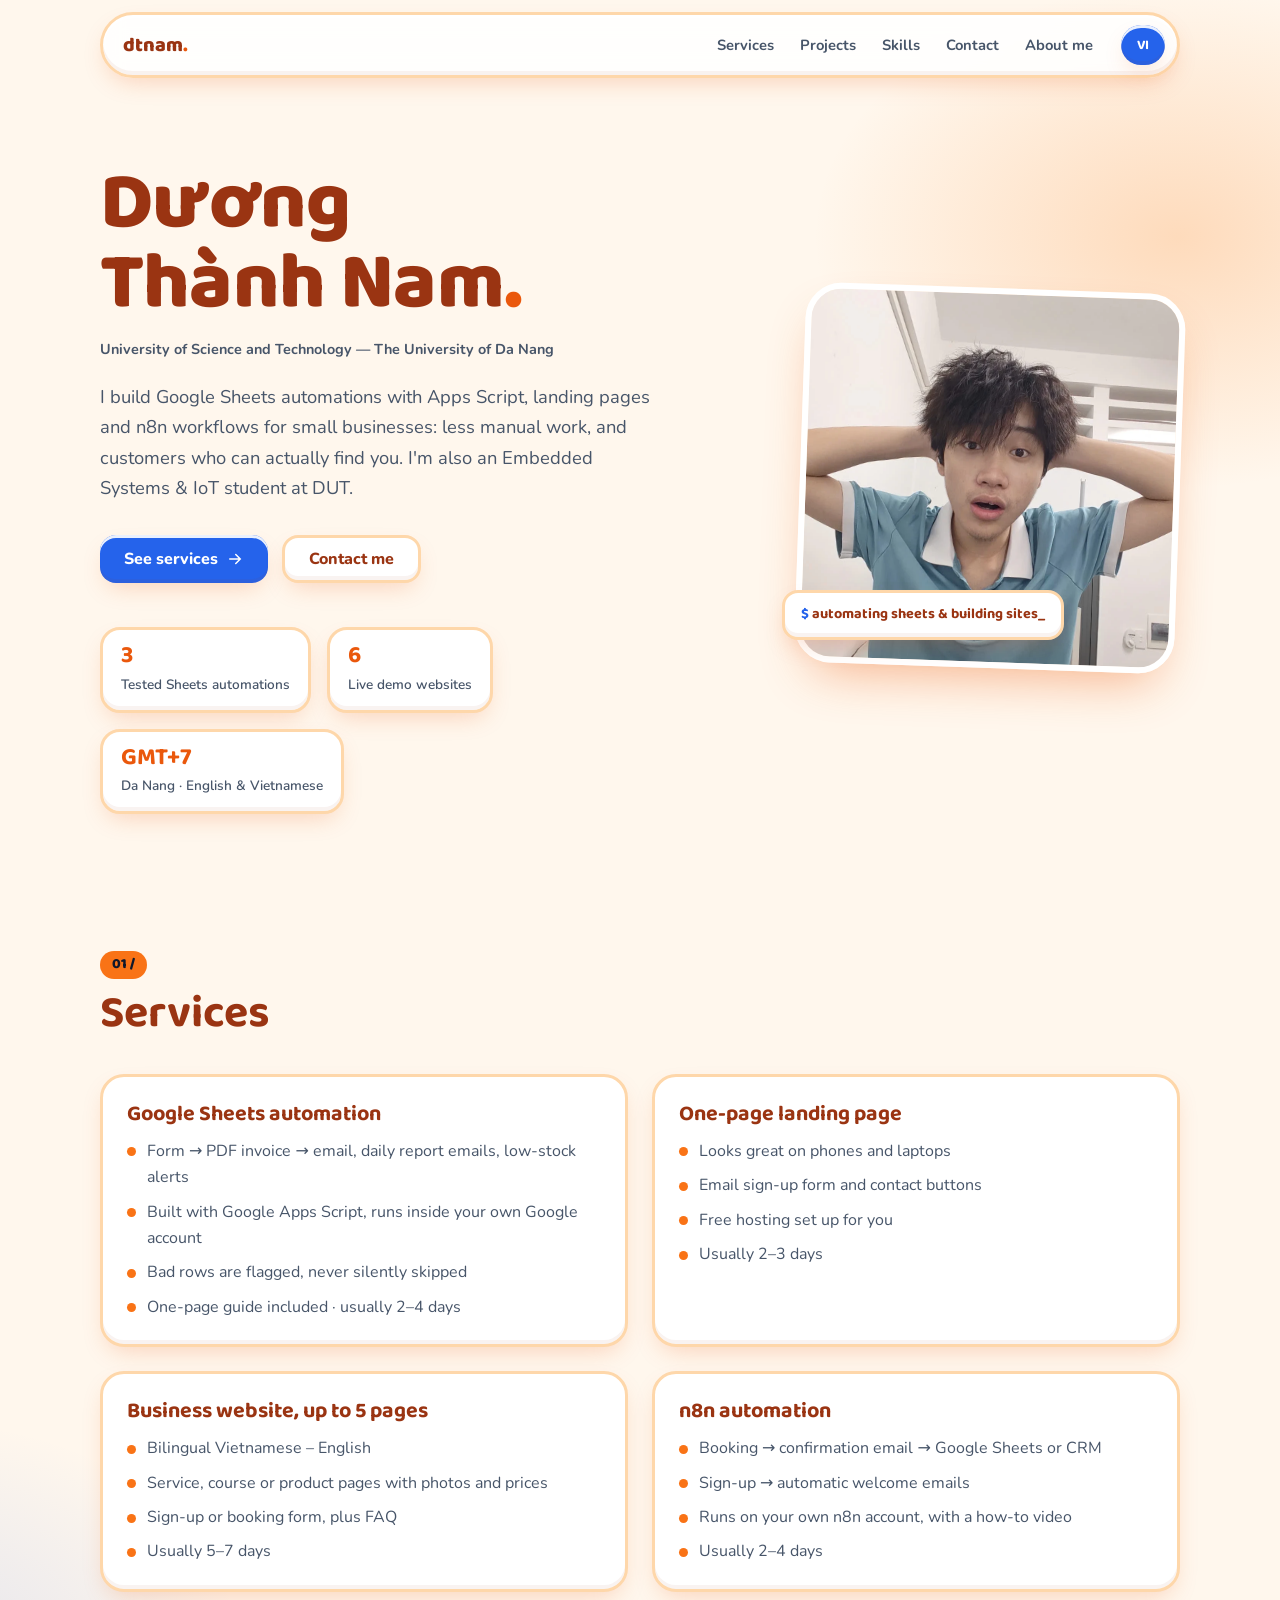
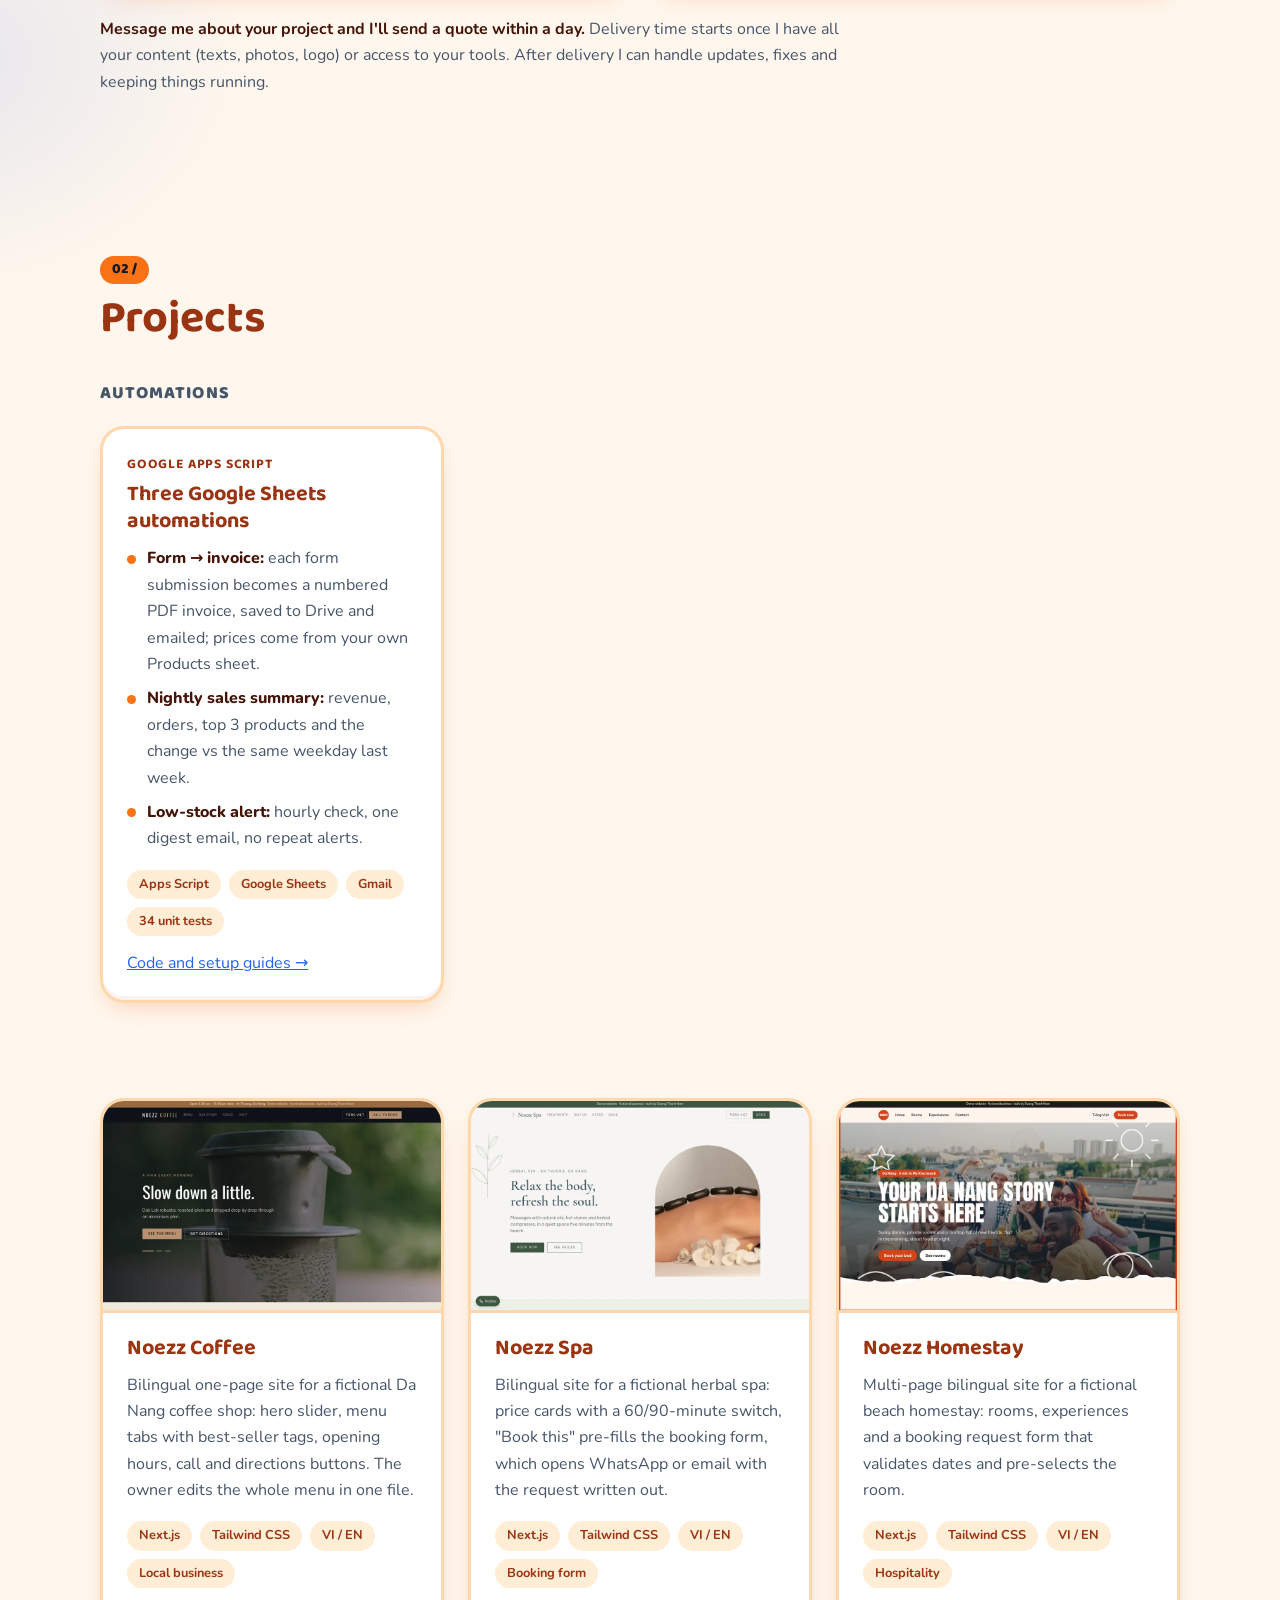
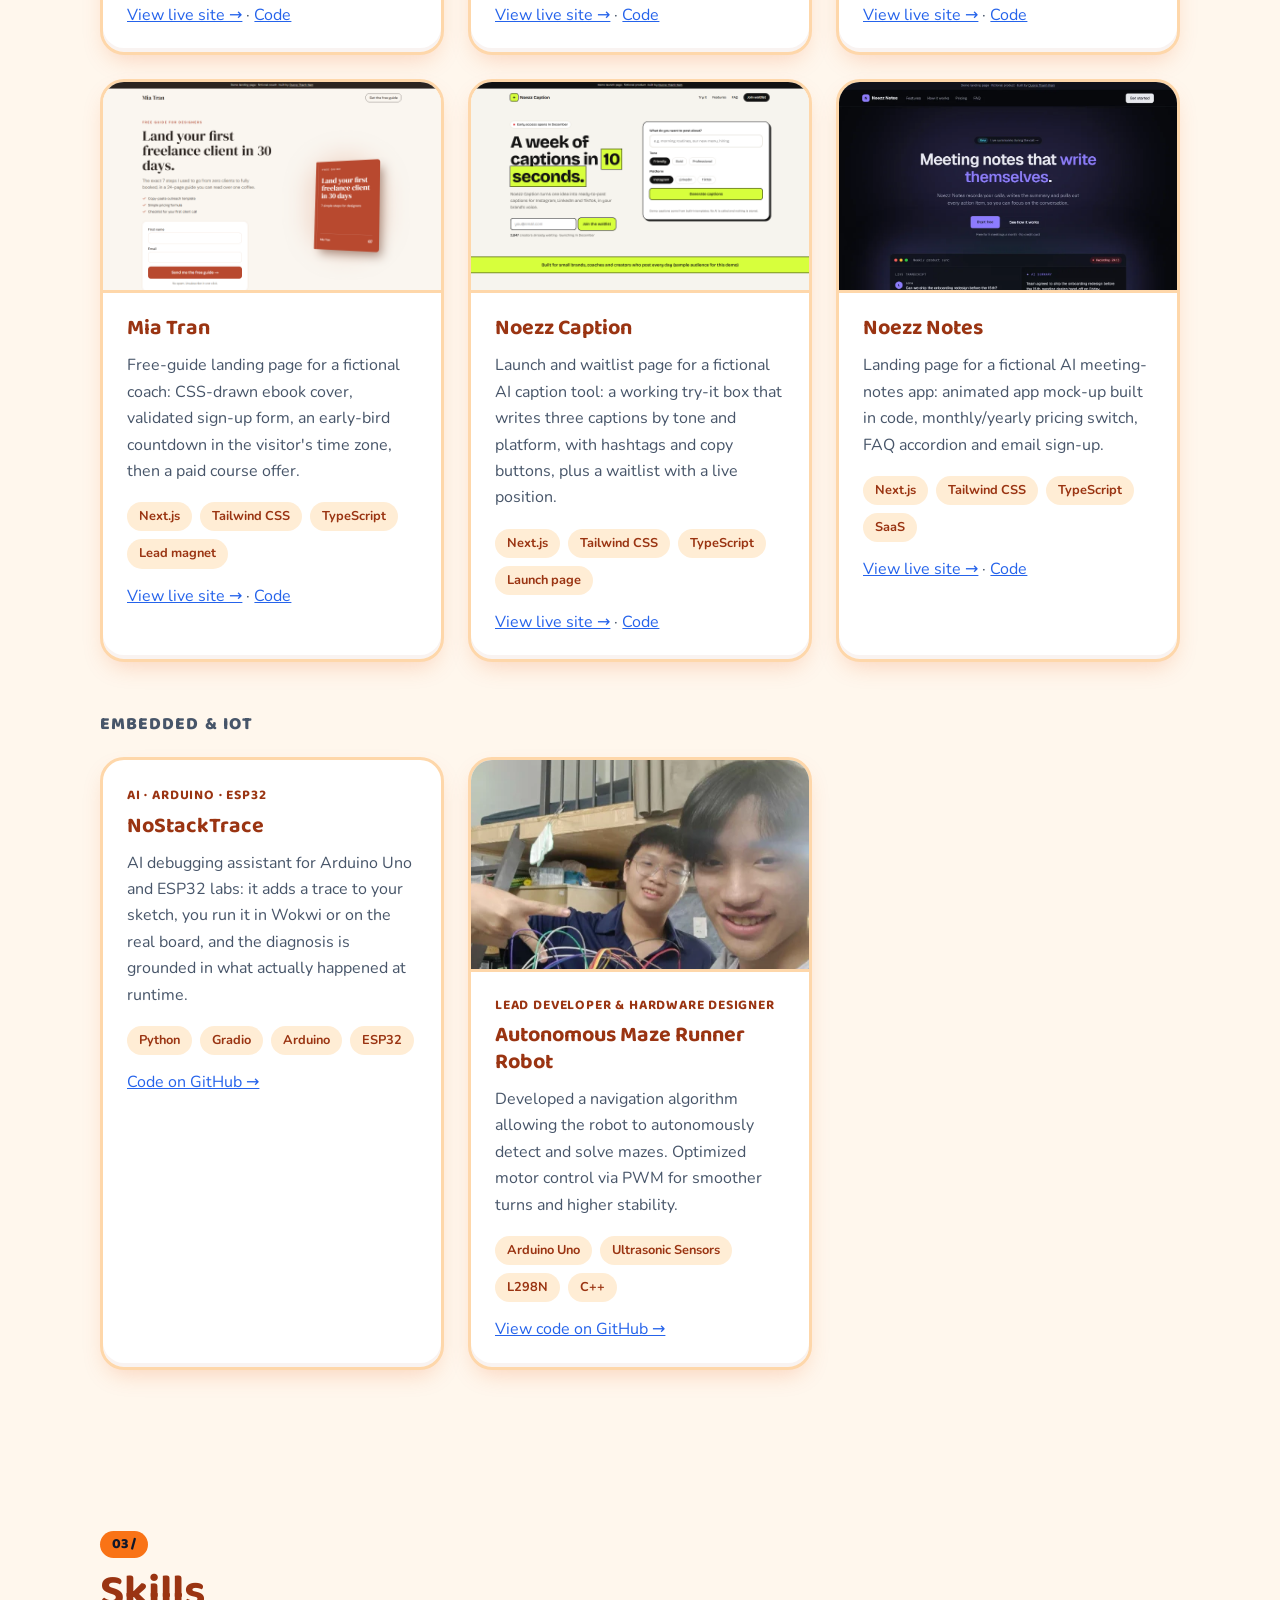
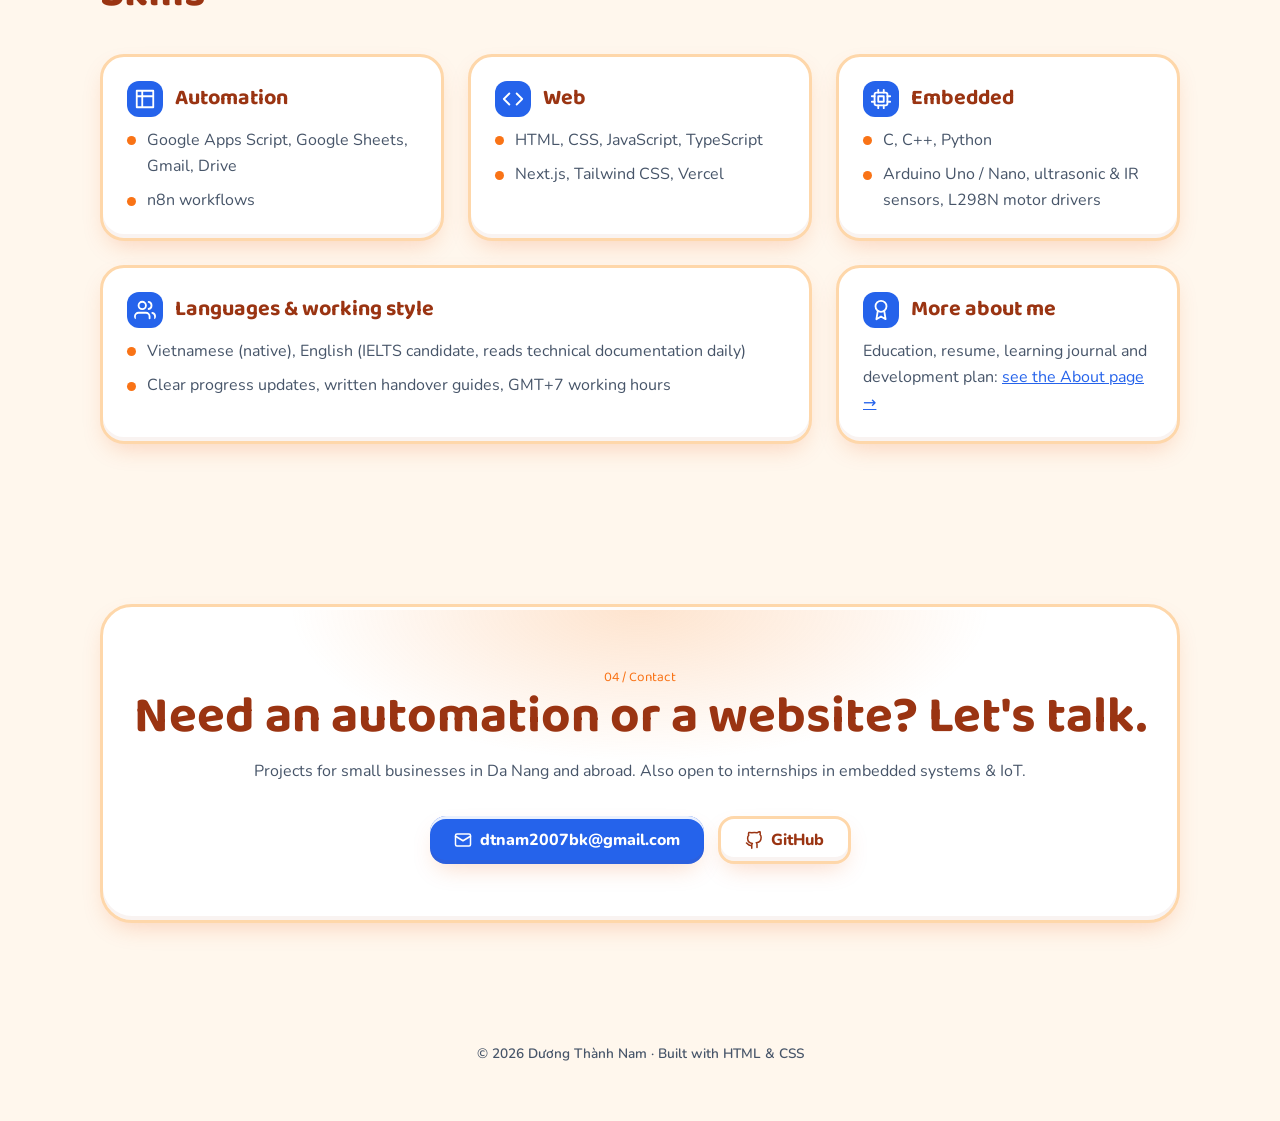
==== commit d25b289c: "Add Noezz Coffee, Spa and Homestay demo sites to projects Co-Authored-By: Claude Opus 5.5 <noreply@a" ====
--- a/index.html
+++ b/index.html
@@ -36,7 +36,7 @@
       </div>
       <div class="stats">
         <div><b>3</b><span data-vi="Tự động hóa Sheets có test">Tested Sheets automations</span></div>
-        <div><b>3</b><span data-vi="Website demo đang chạy">Live demo websites</span></div>
+        <div><b>6</b><span data-vi="Website demo đang chạy">Live demo websites</span></div>
         <div><b>GMT+7</b><span data-vi="Đà Nẵng · Việt &amp; Anh">Da Nang · English &amp; Vietnamese</span></div>
       </div>
     </div>
@@ -108,6 +108,27 @@
     </div>
     <h3 class="subhead reveal" data-vi="Website">Websites</h3>
     <div class="grid featured">
+      <article class="card reveal">
+        <div class="media"><a href="https://noezz-coffee.vercel.app" target="_blank" rel="noopener"><img src="images/coffee.webp" alt="Home page of the Noezz Coffee demo website" loading="lazy" width="960" height="600"></a></div>
+        <h3>Noezz Coffee</h3>
+        <p data-vi="Website một trang song ngữ cho một quán cà phê ở Đà Nẵng (giả định): slider ảnh, menu chia tab có nhãn bán chạy, giờ mở cửa, nút gọi và chỉ đường. Chủ quán sửa toàn bộ menu trong một file.">Bilingual one-page site for a fictional Da Nang coffee shop: hero slider, menu tabs with best-seller tags, opening hours, call and directions buttons. The owner edits the whole menu in one file.</p>
+        <div class="tags"><span>Next.js</span><span>Tailwind CSS</span><span>VI / EN</span><span>Local business</span></div>
+        <p style="margin-top:14px"><a href="https://noezz-coffee.vercel.app" target="_blank" rel="noopener" data-vi="Xem website →">View live site →</a> · <a href="https://github.com/namduong-dev1809/noezz-coffee" target="_blank" rel="noopener" data-vi="Mã nguồn">Code</a></p>
+      </article>
+      <article class="card reveal">
+        <div class="media"><a href="https://noezz-spa.vercel.app" target="_blank" rel="noopener"><img src="images/spa.webp" alt="Home page of the Noezz Spa demo website" loading="lazy" width="960" height="600"></a></div>
+        <h3>Noezz Spa</h3>
+        <p data-vi="Website song ngữ cho một spa thảo mộc (giả định): bảng giá gạt 60/90 phút, nút &quot;Đặt liệu trình này&quot; tự điền form đặt lịch, form mở WhatsApp hoặc email với nội dung đã viết sẵn.">Bilingual site for a fictional herbal spa: price cards with a 60/90-minute switch, &quot;Book this&quot; pre-fills the booking form, which opens WhatsApp or email with the request written out.</p>
+        <div class="tags"><span>Next.js</span><span>Tailwind CSS</span><span>VI / EN</span><span>Booking form</span></div>
+        <p style="margin-top:14px"><a href="https://noezz-spa.vercel.app" target="_blank" rel="noopener" data-vi="Xem website →">View live site →</a> · <a href="https://github.com/namduong-dev1809/noezz-spa" target="_blank" rel="noopener" data-vi="Mã nguồn">Code</a></p>
+      </article>
+      <article class="card reveal">
+        <div class="media"><a href="https://noezz-homestay.vercel.app" target="_blank" rel="noopener"><img src="images/homestay.webp" alt="Home page of the Noezz Homestay demo website" loading="lazy" width="960" height="600"></a></div>
+        <h3>Noezz Homestay</h3>
+        <p data-vi="Website nhiều trang song ngữ cho một homestay gần biển (giả định): phòng, trải nghiệm và form yêu cầu đặt phòng có kiểm tra ngày, tự chọn sẵn phòng.">Multi-page bilingual site for a fictional beach homestay: rooms, experiences and a booking request form that validates dates and pre-selects the room.</p>
+        <div class="tags"><span>Next.js</span><span>Tailwind CSS</span><span>VI / EN</span><span>Hospitality</span></div>
+        <p style="margin-top:14px"><a href="https://noezz-homestay.vercel.app" target="_blank" rel="noopener" data-vi="Xem website →">View live site →</a> · <a href="https://github.com/namduong-dev1809/noezz-homestay" target="_blank" rel="noopener" data-vi="Mã nguồn">Code</a></p>
+      </article>
       <article class="card reveal">
         <div class="media"><a href="https://mia-tran-coach.vercel.app" target="_blank" rel="noopener"><img src="images/mia-tran.png" alt="Home page of the Mia Tran coach landing page demo, with a free guide sign-up form and ebook cover" loading="lazy" width="1440" height="900"></a></div>
         <h3>Mia Tran</h3>
